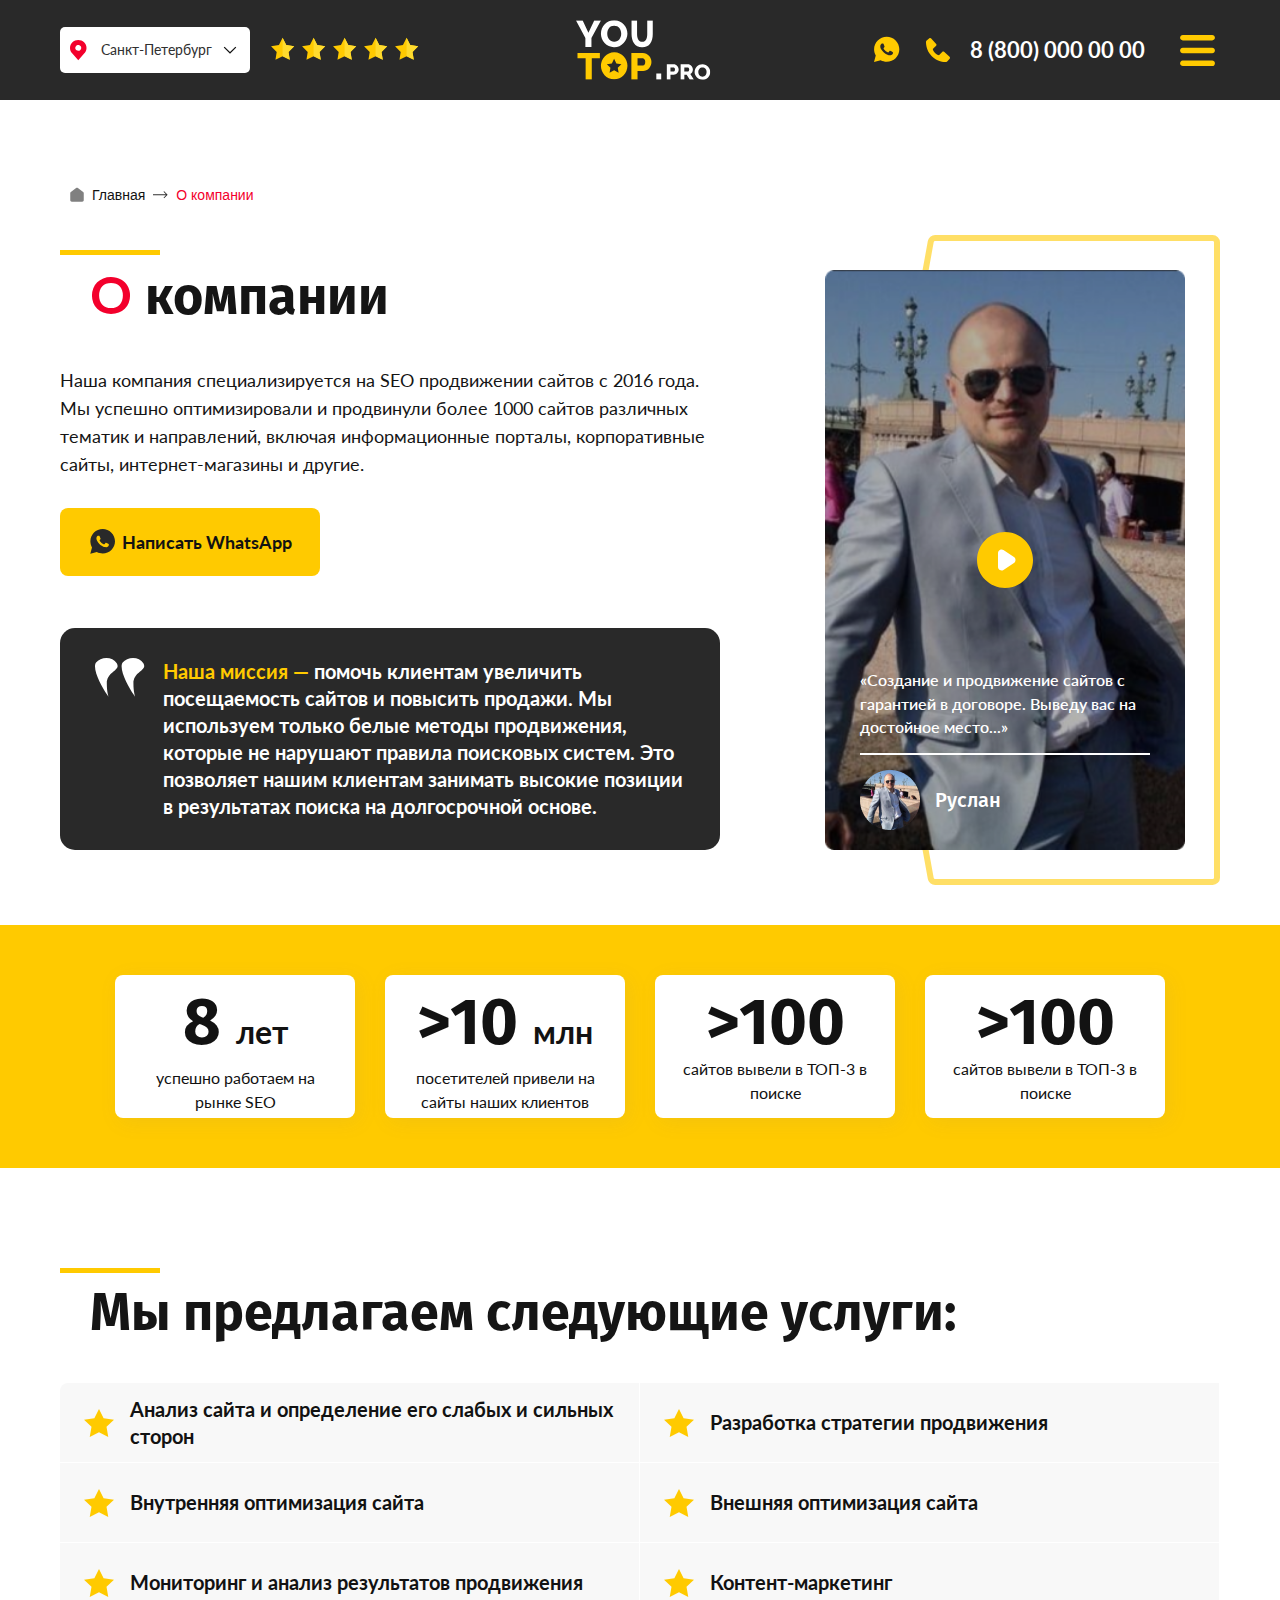
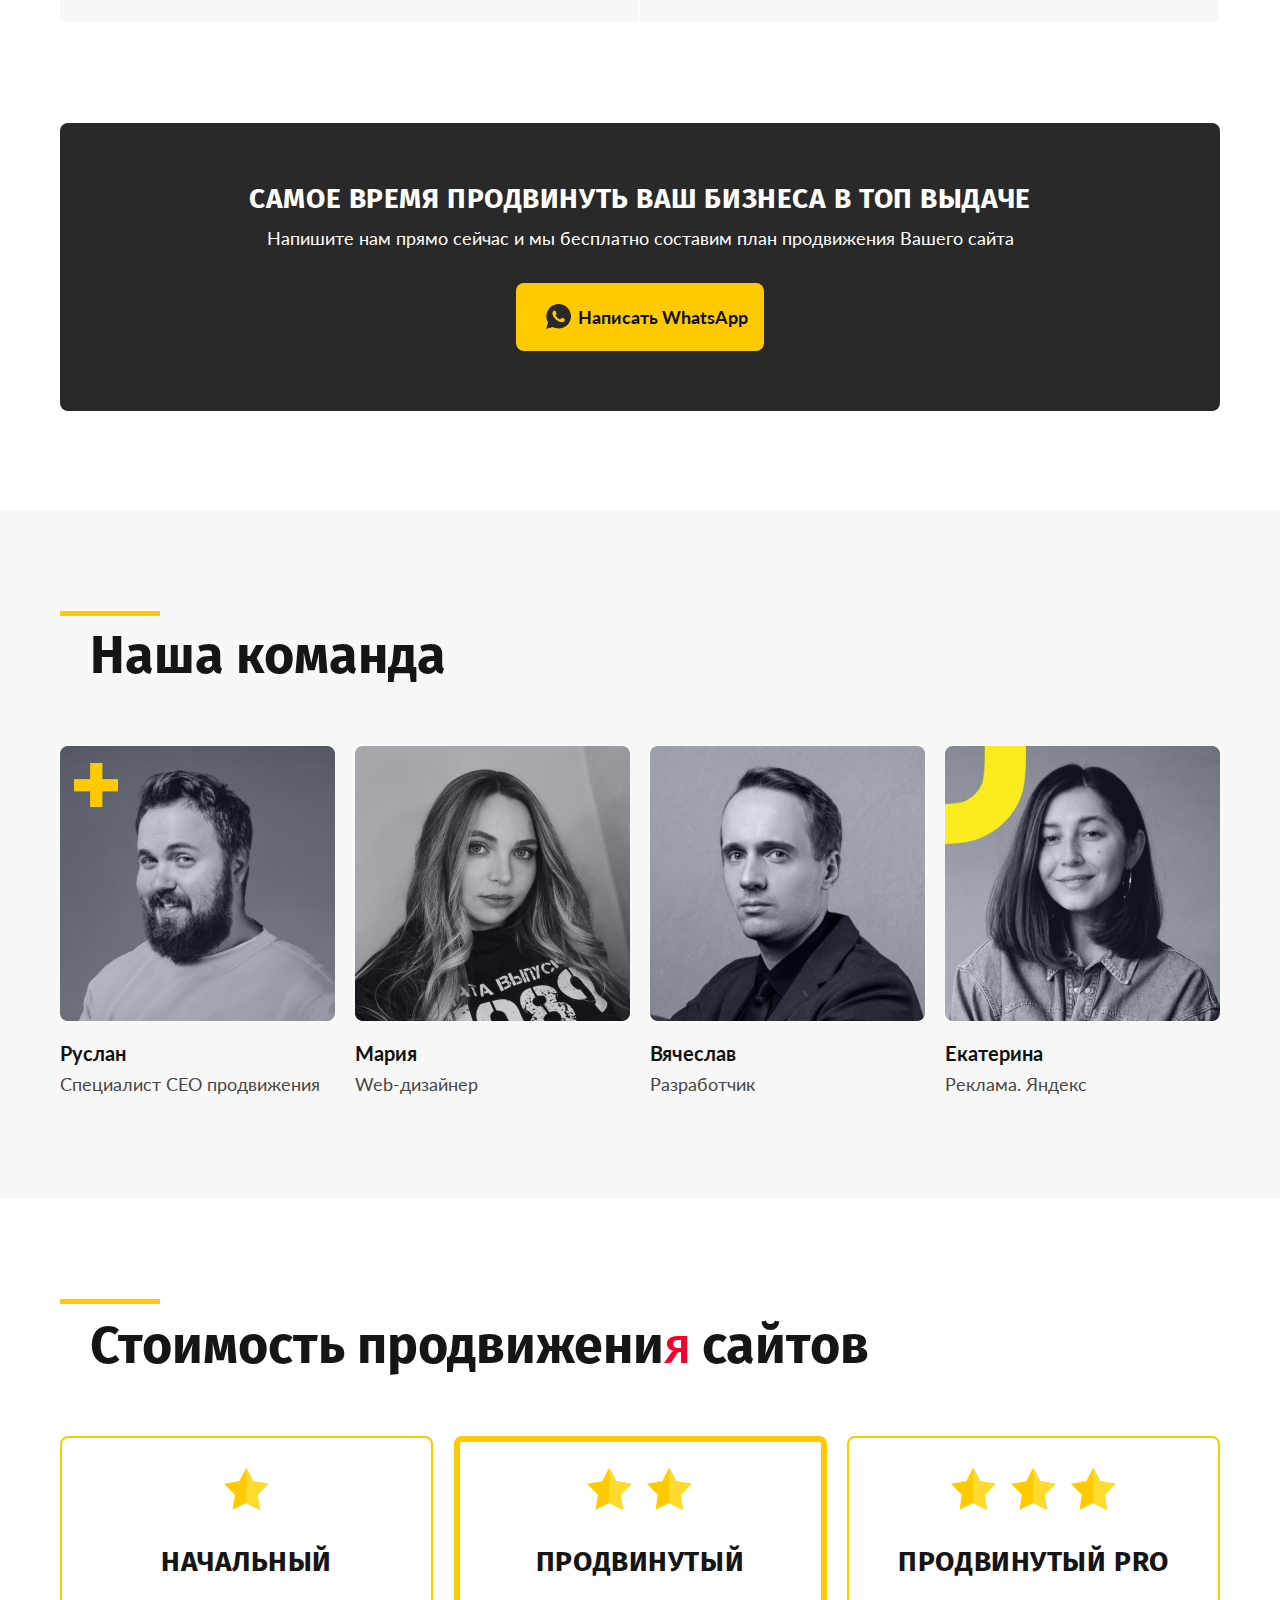
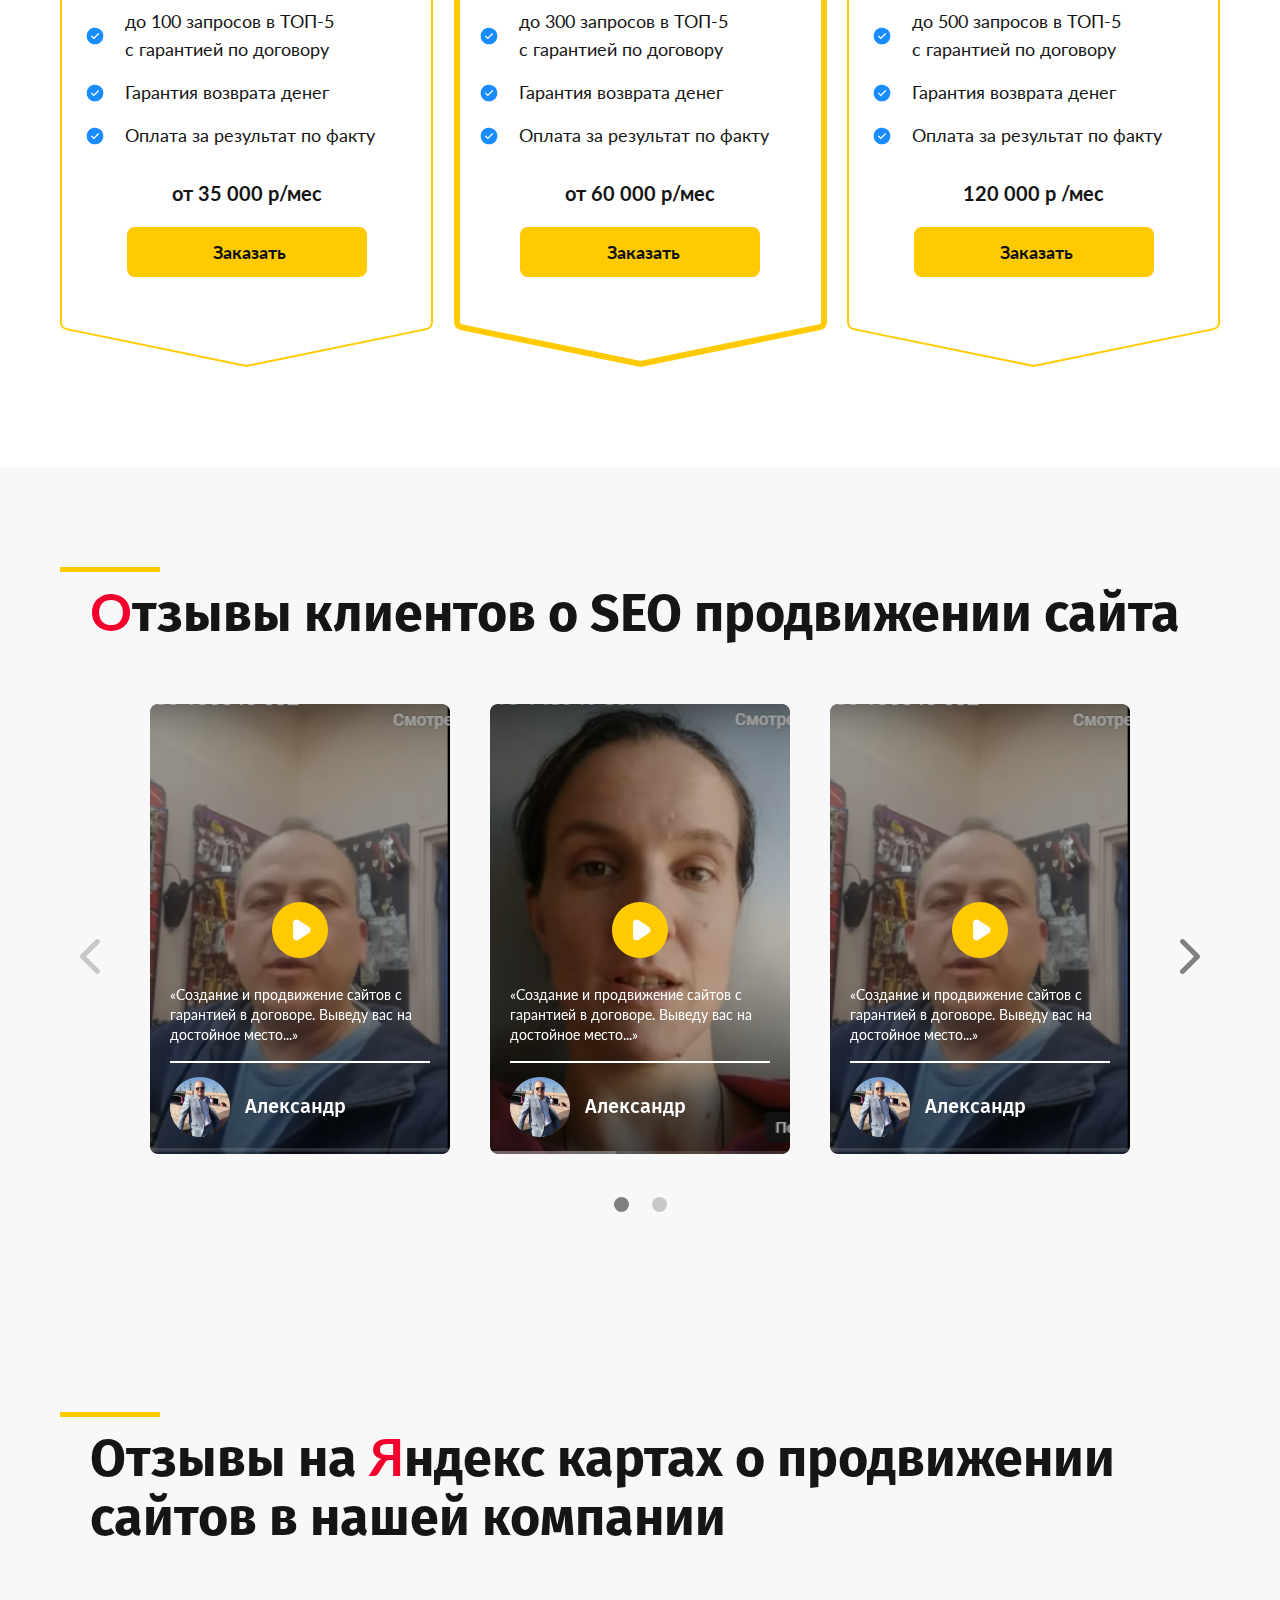
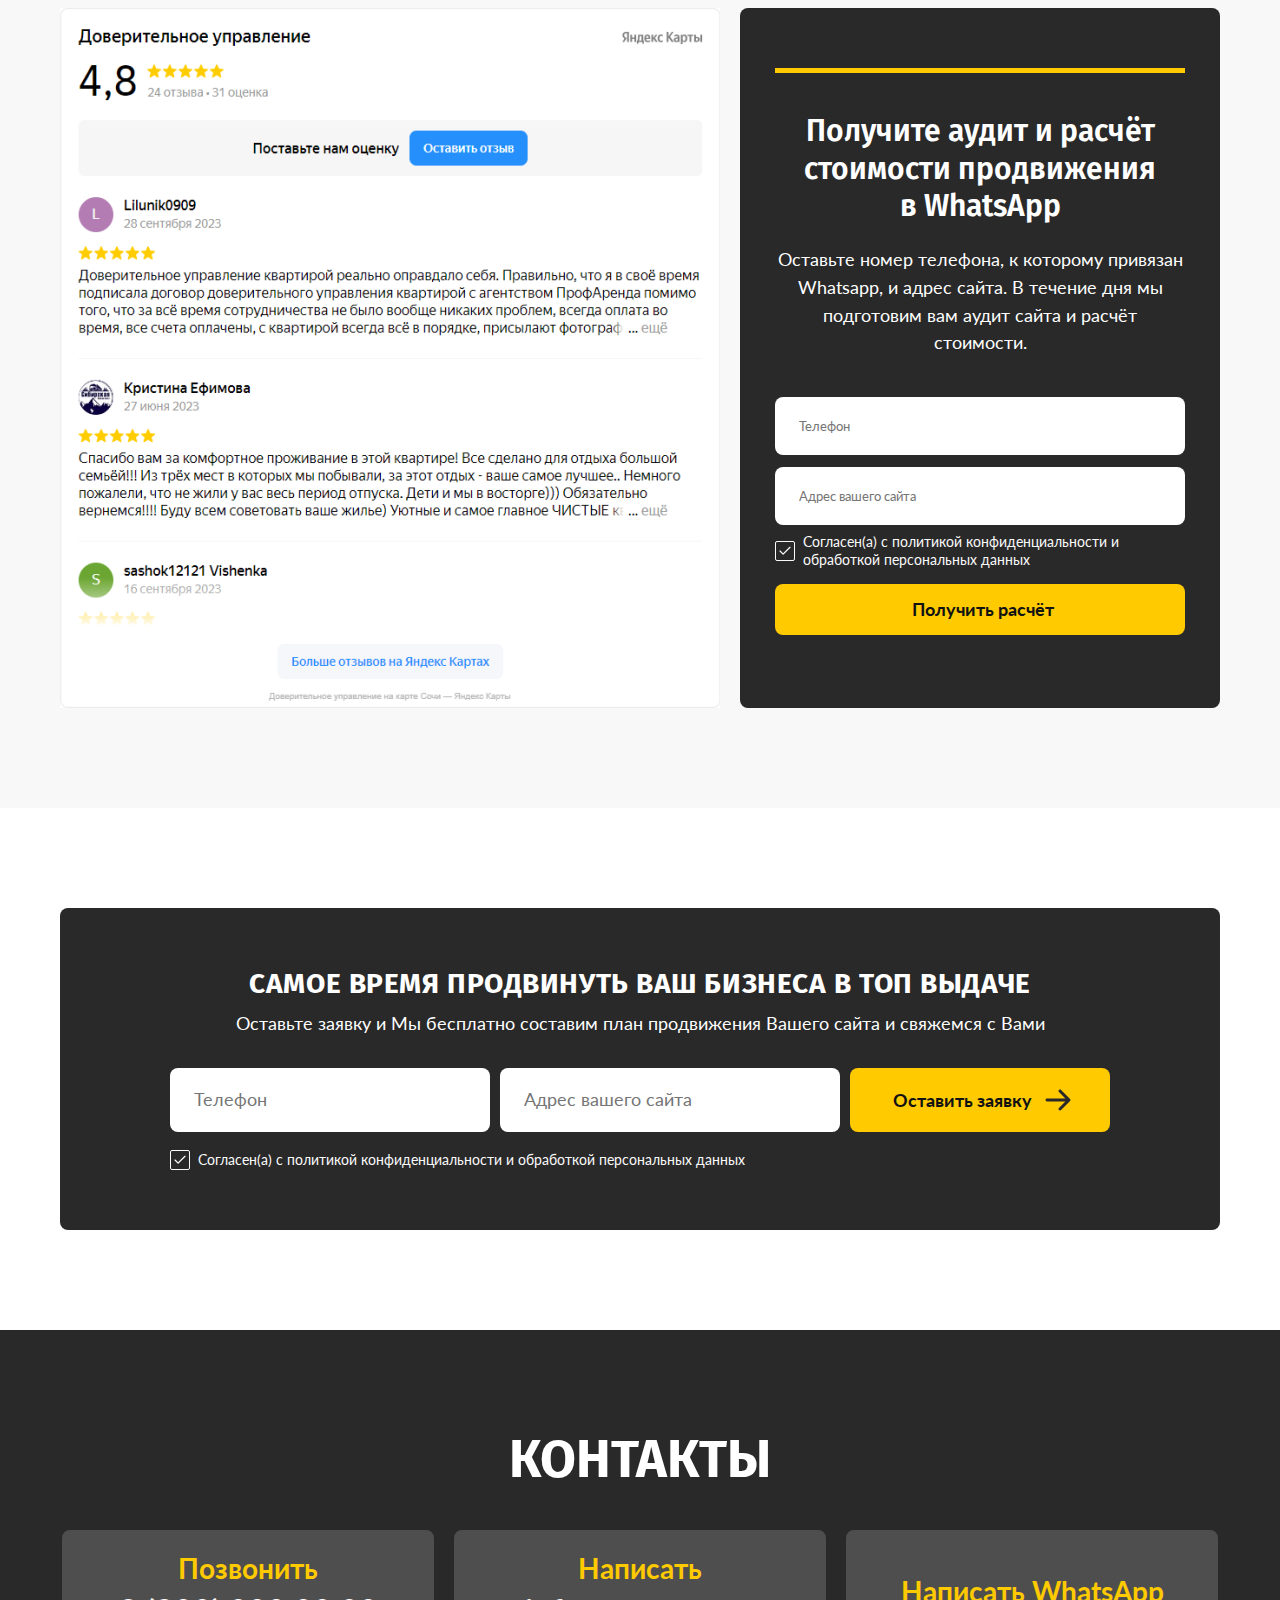
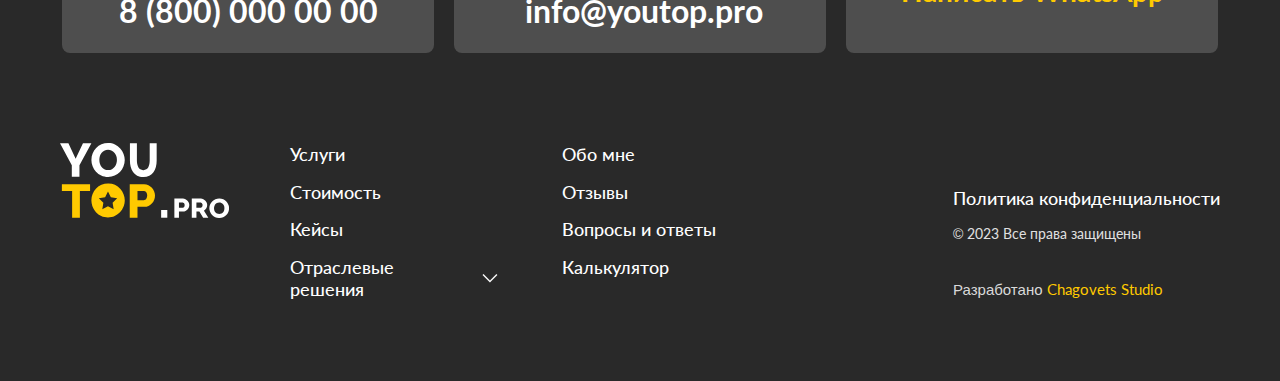
==== aboutCompany.html @ 2e1e1d25 "added page about company" ====
<!DOCTYPE html>
<html lang="ru">

<head>
  <meta charset="UTF-8">
  <meta http-equiv="X-UA-Compatible" content="IE=edge">
  <meta name="viewport" content="width=device-width, initial-scale=1.0">
  <title>Document</title>
  <link rel="stylesheet" href="./style/swiper-bundle.min.css">
  <link rel="stylesheet" href="style/style.css">
</head>

<body>
  <header class="header popup">
    <div class="container header-top">
      <div class="header_left">
        <div class="header_left_select">
          <div class="header_left_select_input">
            <svg class="header_left_select_input_svg" viewBox="0 0 30 30" fill="none"
              xmlns="http://www.w3.org/2000/svg">
              <path
                d="M15.25 5C13.0628 5.00249 10.9658 5.84144 9.41923 7.33282C7.87261 8.8242 7.00259 10.8462 7.00001 12.9554C6.99739 14.6789 7.58124 16.3558 8.66201 17.7286C8.66201 17.7286 8.88701 18.0142 8.92376 18.0555L15.25 25.25L21.5792 18.0518C21.6122 18.0135 21.838 17.7286 21.838 17.7286L21.8387 17.7264C22.919 16.3542 23.5026 14.6781 23.5 12.9554C23.4974 10.8462 22.6274 8.8242 21.0808 7.33282C19.5342 5.84144 17.4372 5.00249 15.25 5ZM15.25 15.8482C14.6567 15.8482 14.0766 15.6786 13.5833 15.3607C13.0899 15.0428 12.7054 14.591 12.4784 14.0624C12.2513 13.5338 12.1919 12.9521 12.3076 12.391C12.4234 11.8298 12.7091 11.3144 13.1287 10.9098C13.5482 10.5052 14.0828 10.2297 14.6647 10.1181C15.2467 10.0065 15.8499 10.0638 16.398 10.2827C16.9462 10.5017 17.4148 10.8724 17.7444 11.3482C18.074 11.8239 18.25 12.3832 18.25 12.9554C18.249 13.7223 17.9326 14.4575 17.3702 14.9999C16.8078 15.5422 16.0453 15.8473 15.25 15.8482Z"
                fill="#F3002C" />
            </svg>
            <p class="header_left_select_input_text">Санкт-Петербург</p>
            <svg class="header_left_select_input_svg-arr" viewBox="0 0 20 20" fill="none"
              xmlns="http://www.w3.org/2000/svg">
              <path d="M10 6.25L16.25 12.5L15.375 13.375L10 8L4.625 13.375L3.75 12.5L10 6.25Z" fill="#121212" />
            </svg>
          </div>
          <div class="header_left_select_menu">
            <ul class="header_left_select_menu_list">
              <li class="header_left_select_menu_list_item">Санкт-Петербург</li>
              <li class="header_left_select_menu_list_item">Москва</li>
              <li class="header_left_select_menu_list_item">Челябинск</li>
              <li class="header_left_select_menu_list_item">Ярославль</li>
              <li class="header_left_select_menu_list_item">Нижний Новгород</li>
              <li class="header_left_select_menu_list_item">Санкт-Петербург</li>
              <li class="header_left_select_menu_list_item">Москва</li>
              <li class="header_left_select_menu_list_item">Челябинск</li>
              <li class="header_left_select_menu_list_item">Ярославль</li>
              <li class="header_left_select_menu_list_item">Нижний Новгород</li>
            </ul>
          </div>
        </div>
        <div class="header_left_stars">
          <svg class="header_left_stars_item" viewBox="0 0 27 28" fill="none" xmlns="http://www.w3.org/2000/svg">
            <path
              d="M13.0603 0.941406L16.9827 8.60236L25.481 9.96529L19.4068 16.063L20.7367 24.5663L13.0603 20.6739L5.3839 24.5663L6.71376 16.063L0.639648 9.96529L9.13791 8.60236L13.0603 0.941406Z"
              fill="#FFCA00" />
            <path
              d="M17.0222 8.59675L13.0566 0.941406V20.6594L20.8176 24.549L19.4731 16.0519L25.6142 9.95869L17.0222 8.59675Z"
              fill="#FFDB2E" />
          </svg>
          <svg class="header_left_stars_item" viewBox="0 0 27 28" fill="none" xmlns="http://www.w3.org/2000/svg">
            <path
              d="M13.0603 0.941406L16.9827 8.60236L25.481 9.96529L19.4068 16.063L20.7367 24.5663L13.0603 20.6739L5.3839 24.5663L6.71376 16.063L0.639648 9.96529L9.13791 8.60236L13.0603 0.941406Z"
              fill="#FFCA00" />
            <path
              d="M17.0222 8.59675L13.0566 0.941406V20.6594L20.8176 24.549L19.4731 16.0519L25.6142 9.95869L17.0222 8.59675Z"
              fill="#FFDB2E" />
          </svg>
          <svg class="header_left_stars_item" viewBox="0 0 27 28" fill="none" xmlns="http://www.w3.org/2000/svg">
            <path
              d="M13.0603 0.941406L16.9827 8.60236L25.481 9.96529L19.4068 16.063L20.7367 24.5663L13.0603 20.6739L5.3839 24.5663L6.71376 16.063L0.639648 9.96529L9.13791 8.60236L13.0603 0.941406Z"
              fill="#FFCA00" />
            <path
              d="M17.0222 8.59675L13.0566 0.941406V20.6594L20.8176 24.549L19.4731 16.0519L25.6142 9.95869L17.0222 8.59675Z"
              fill="#FFDB2E" />
          </svg>
          <svg class="header_left_stars_item" viewBox="0 0 27 28" fill="none" xmlns="http://www.w3.org/2000/svg">
            <path
              d="M13.0603 0.941406L16.9827 8.60236L25.481 9.96529L19.4068 16.063L20.7367 24.5663L13.0603 20.6739L5.3839 24.5663L6.71376 16.063L0.639648 9.96529L9.13791 8.60236L13.0603 0.941406Z"
              fill="#FFCA00" />
            <path
              d="M17.0222 8.59675L13.0566 0.941406V20.6594L20.8176 24.549L19.4731 16.0519L25.6142 9.95869L17.0222 8.59675Z"
              fill="#FFDB2E" />
          </svg>
          <svg class="header_left_stars_item" viewBox="0 0 27 28" fill="none" xmlns="http://www.w3.org/2000/svg">
            <path
              d="M13.0603 0.941406L16.9827 8.60236L25.481 9.96529L19.4068 16.063L20.7367 24.5663L13.0603 20.6739L5.3839 24.5663L6.71376 16.063L0.639648 9.96529L9.13791 8.60236L13.0603 0.941406Z"
              fill="#FFCA00" />
            <path
              d="M17.0222 8.59675L13.0566 0.941406V20.6594L20.8176 24.549L19.4731 16.0519L25.6142 9.95869L17.0222 8.59675Z"
              fill="#FFDB2E" />
          </svg>
        </div>
      </div>
      <a href="index.html" class="header_logo">
        <img src="./media/icons/logo.svg " alt="" class="header_logo">
      </a>
      <div class="header_right">
        <div class="header_seti">
          <a href="" class="header_seti_item">
            <svg class="header_seti_item_svg" viewBox="0 0 40 40" fill="none" xmlns="http://www.w3.org/2000/svg">
              <path
                d="M29.626 10.4444C27.2427 8.06944 24.065 6.75 20.7108 6.75C13.7375 6.75 8.08827 12.3796 8.08827 19.3287C8.08827 21.5278 8.70616 23.7269 9.76539 25.5741L8 32.0833L14.7085 30.3241C16.5621 31.2917 18.5923 31.8194 20.7108 31.8194C27.6841 31.8194 33.3333 26.1898 33.3333 19.2407C33.2451 15.9861 32.0093 12.8194 29.626 10.4444ZM26.8014 23.8148C26.5366 24.5185 25.3008 25.2222 24.6829 25.3102C24.1533 25.3981 23.4472 25.3981 22.741 25.2222C22.2997 25.0463 21.6818 24.8704 20.9756 24.5185C17.7979 23.1991 15.7677 20.0324 15.5912 19.7685C15.4146 19.5926 14.2671 18.0972 14.2671 16.5139C14.2671 14.9306 15.0616 14.2269 15.3264 13.875C15.5912 13.5231 15.9443 13.5231 16.2091 13.5231C16.3856 13.5231 16.6504 13.5231 16.8269 13.5231C17.0035 13.5231 17.2683 13.4352 17.5331 14.0509C17.7979 14.6667 18.4158 16.25 18.5041 16.338C18.5923 16.5139 18.5923 16.6898 18.5041 16.8657C18.4158 17.0417 18.3275 17.2176 18.151 17.3935C17.9744 17.5694 17.7979 17.8333 17.7096 17.9213C17.5331 18.0972 17.3566 18.2731 17.5331 18.537C17.7096 18.8889 18.3275 19.8565 19.2985 20.7361C20.5343 21.7917 21.5052 22.1435 21.8583 22.3194C22.2114 22.4954 22.3879 22.4074 22.5645 22.2315C22.741 22.0556 23.3589 21.3519 23.5354 21C23.712 20.6481 23.9768 20.7361 24.2416 20.8241C24.5064 20.912 26.0952 21.7037 26.36 21.8796C26.7131 22.0556 26.8897 22.1435 26.9779 22.2315C27.0662 22.4954 27.0662 23.1111 26.8014 23.8148Z"
                fill="#FFCA00" />
            </svg>
          </a>
          <a href="" class="header_seti_item">
            <svg class="header_seti_item_svg" viewBox="0 0 40 40" fill="none" xmlns="http://www.w3.org/2000/svg">
              <path
                d="M31.5591 26.8L26.0827 21.8207C25.8238 21.5854 25.4836 21.4599 25.134 21.4707C24.7843 21.4815 24.4526 21.6278 24.2087 21.8786L20.9848 25.1941C20.2088 25.0459 18.6488 24.5595 17.0429 22.9577C15.437 21.3505 14.9507 19.7864 14.8065 19.0158L18.1193 15.7905C18.3704 15.5468 18.5169 15.215 18.5277 14.8653C18.5385 14.5155 18.4128 14.1753 18.1772 13.9165L13.1993 8.44147C12.9636 8.18194 12.636 8.02451 12.2861 8.00263C11.9362 7.98074 11.5915 8.09612 11.3253 8.32426L8.40185 10.8314C8.16893 11.0652 8.02991 11.3763 8.01116 11.7058C7.99095 12.0426 7.60565 20.0208 13.7921 26.2099C19.189 31.6055 25.9493 32.0002 27.8112 32.0002C28.0833 32.0002 28.2503 31.9921 28.2948 31.9894C28.6242 31.971 28.9352 31.8313 29.1678 31.5974L31.6736 28.6726C31.9027 28.4072 32.0189 28.0628 31.9975 27.713C31.9761 27.3631 31.8188 27.0354 31.5591 26.8Z"
                fill="#FFCA00" />
            </svg>
          </a>
        </div>
        <a href="" class="header_right_phone">8 (800) 000 00 00</a>
        <div class="header_menu_button close">
          <svg class="header_menu_button_svg close" viewBox="0 0 45 46" fill="none" xmlns="http://www.w3.org/2000/svg">
            <path
              d="M37.5 33.3125C38.2223 33.3129 38.9167 33.5911 39.4395 34.0895C39.9622 34.588 40.2731 35.2684 40.3079 35.9898C40.3426 36.7113 40.0984 37.4184 39.6259 37.9648C39.1535 38.5111 38.4889 38.8547 37.77 38.9244L37.5 38.9375H7.5C6.77772 38.9371 6.08326 38.6589 5.56053 38.1605C5.03779 37.662 4.72685 36.9816 4.69214 36.2602C4.65743 35.5387 4.90161 34.8316 5.37408 34.2852C5.84655 33.7389 6.51109 33.3953 7.23 33.3256L7.5 33.3125H37.5ZM37.5 20.1875C38.2459 20.1875 38.9613 20.4838 39.4887 21.0113C40.0162 21.5387 40.3125 22.2541 40.3125 23C40.3125 23.7459 40.0162 24.4613 39.4887 24.9887C38.9613 25.5162 38.2459 25.8125 37.5 25.8125H7.5C6.75408 25.8125 6.03871 25.5162 5.51126 24.9887C4.98382 24.4613 4.6875 23.7459 4.6875 23C4.6875 22.2541 4.98382 21.5387 5.51126 21.0113C6.03871 20.4838 6.75408 20.1875 7.5 20.1875H37.5ZM37.5 7.0625C38.2459 7.0625 38.9613 7.35882 39.4887 7.88626C40.0162 8.41371 40.3125 9.12908 40.3125 9.875C40.3125 10.6209 40.0162 11.3363 39.4887 11.8637C38.9613 12.3912 38.2459 12.6875 37.5 12.6875H7.5C6.75408 12.6875 6.03871 12.3912 5.51126 11.8637C4.98382 11.3363 4.6875 10.6209 4.6875 9.875C4.6875 9.12908 4.98382 8.41371 5.51126 7.88626C6.03871 7.35882 6.75408 7.0625 7.5 7.0625H37.5Z"
              fill="#FFCA00" />
          </svg>
          <svg class="header_menu_button_svg open" viewBox="0 0 45 46" fill="none" xmlns="http://www.w3.org/2000/svg">
            <rect width="44.5626" height="4.45626" rx="2.22813"
              transform="matrix(0.710092 -0.704109 0.710092 0.704109 5 36.375)" fill="#FFCA00" />
            <rect width="44.5626" height="4.45626" rx="2.22813"
              transform="matrix(0.710092 0.704109 -0.710092 0.704109 8.35645 5.48438)" fill="#FFCA00" />
          </svg>
        </div>
      </div>
    </div>
    <div class="header-bottom">
      <div class="container ">
        <div class="header-bottom_top">
          <div class="header-btm-top-flex">
            <div class="header-bottom_left">
              <ul class="header-bottom_left_menu">
                <li class="header-bottom_left_menu_item"><a href="" class="header-bottom_left_menu_item_href">Услуги</a>
                </li>
                <li class="header-bottom_left_menu_item"><a href=""
                    class="header-bottom_left_menu_item_href">Стоимость</a></li>
                <li class="header-bottom_left_menu_item"><a href="/keyses.html"
                    class="header-bottom_left_menu_item_href">Кейсы</a></li>
                <li class="header-bottom_left_menu_item have-child">
                  <div class="header-bottom_left_menu_item_title">
                    <p class="header-bottom_left_menu_item_href">Отраслевые решения</p>
                    <svg class="header-bottom_left_menu_item_title_svg" viewBox="0 0 24 24" fill="none"
                      xmlns="http://www.w3.org/2000/svg">
                      <path d="M12 7.50078L19.5 15.0008L18.45 16.0508L12 9.60078L5.55 16.0508L4.5 15.0008L12 7.50078Z"
                        fill="#F8F8F8" />
                    </svg>
                  </div>
                </li>
              </ul>
            </div>
            <div class="header-bottom_bottom mob">
              <div class="header-bottom_left_menu_item_pod-menu">
                <a href="" class="header-bottom_left_menu_item_pod-menu_item">Автосервисы</a>
                <a href="" class="header-bottom_left_menu_item_pod-menu_item">Медицинские сайты</a>
                <a href="" class="header-bottom_left_menu_item_pod-menu_item">Медицинские сайты</a>
                <a href="" class="header-bottom_left_menu_item_pod-menu_item">Медицинские сайты</a>
                <a href="" class="header-bottom_left_menu_item_pod-menu_item">Автосервисы</a>
                <a href="" class="header-bottom_left_menu_item_pod-menu_item">Автосервисы</a>
                <a href="" class="header-bottom_left_menu_item_pod-menu_item">Автосервисы</a>
                <a href="" class="header-bottom_left_menu_item_pod-menu_item">Бухгалтерские услуги</a>
                <a href="" class="header-bottom_left_menu_item_pod-menu_item">Бухгалтерские услуги</a>
                <a href="" class="header-bottom_left_menu_item_pod-menu_item">Бухгалтерские услуги</a>
                <a href="" class="header-bottom_left_menu_item_pod-menu_item">Мебель</a>
                <a href="" class="header-bottom_left_menu_item_pod-menu_item">Мебель</a>
                <a href="" class="header-bottom_left_menu_item_pod-menu_item">Мебель</a>
                <a href="" class="header-bottom_left_menu_item_pod-menu_item">Юридические услуги</a>
                <a href="" class="header-bottom_left_menu_item_pod-menu_item">Юридические услуги</a>
                <a href="" class="header-bottom_left_menu_item_pod-menu_item">Юридические услуги</a>
                <a href="" class="header-bottom_left_menu_item_pod-menu_item">Юридические услуги</a>
              </div>
            </div>
            <div class="header-bottom-right">
              <a href="" class="header-bottom-right_item">Обо мне</a>
              <a href="" class="header-bottom-right_item">Отзывы</a>
              <a href="" class="header-bottom-right_item">Вопросы и ответы</a>
              <a href="" class="header-bottom-right_item">Калькулятор</a>
            </div>
          </div>
          <img src="./media/icons/logl-gray.svg" alt="" class="header-top-logo">
        </div>
        <div class="header-bottom_bottom desk">
          <div class="header-bottom_left_menu_item_pod-menu">
            <a href="" class="header-bottom_left_menu_item_pod-menu_item">Автосервисы</a>
            <a href="" class="header-bottom_left_menu_item_pod-menu_item">Медицинские сайты</a>
            <a href="" class="header-bottom_left_menu_item_pod-menu_item">Медицинские сайты</a>
            <a href="" class="header-bottom_left_menu_item_pod-menu_item">Медицинские сайты</a>
            <a href="" class="header-bottom_left_menu_item_pod-menu_item">Автосервисы</a>
            <a href="" class="header-bottom_left_menu_item_pod-menu_item">Автосервисы</a>
            <a href="" class="header-bottom_left_menu_item_pod-menu_item">Автосервисы</a>
            <a href="" class="header-bottom_left_menu_item_pod-menu_item">Бухгалтерские услуги</a>
            <a href="" class="header-bottom_left_menu_item_pod-menu_item">Бухгалтерские услуги</a>
            <a href="" class="header-bottom_left_menu_item_pod-menu_item">Бухгалтерские услуги</a>
            <a href="" class="header-bottom_left_menu_item_pod-menu_item">Мебель</a>
            <a href="" class="header-bottom_left_menu_item_pod-menu_item">Мебель</a>
            <a href="" class="header-bottom_left_menu_item_pod-menu_item">Мебель</a>
            <a href="" class="header-bottom_left_menu_item_pod-menu_item">Юридические услуги</a>
            <a href="" class="header-bottom_left_menu_item_pod-menu_item">Юридические услуги</a>
            <a href="" class="header-bottom_left_menu_item_pod-menu_item">Юридические услуги</a>
            <a href="" class="header-bottom_left_menu_item_pod-menu_item">Юридические услуги</a>
          </div>
        </div>
      </div>

    </div>
  </header>

  <main>
    <section class="bred-path">
      <div class="container">
        <div class="bred-path-main">
          <svg class="bred-path-main-svg" viewBox="0 0 18 18" fill="none" xmlns="http://www.w3.org/2000/svg">
            <path fill-rule="evenodd" clip-rule="evenodd"
              d="M8.1 1.9875C8.35964 1.79277 8.67544 1.6875 9 1.6875C9.32456 1.6875 9.64036 1.79277 9.9 1.9875L15.15 5.925C15.3363 6.06472 15.4875 6.2459 15.5916 6.45418C15.6958 6.66246 15.75 6.89213 15.75 7.125V14.25C15.75 14.6478 15.592 15.0294 15.3107 15.3107C15.0294 15.592 14.6478 15.75 14.25 15.75H3.75C3.35218 15.75 2.97064 15.592 2.68934 15.3107C2.40804 15.0294 2.25 14.6478 2.25 14.25V7.125C2.25 6.89213 2.30422 6.66246 2.40836 6.45418C2.5125 6.2459 2.66371 6.06472 2.85 5.925L8.1 1.9875Z"
              fill="#808080" />
          </svg>
          <p class="bred-path-main-text">Главная</p>
        </div>
        <svg class="bread-path-razd" viewBox="0 0 16 8" fill="none" xmlns="http://www.w3.org/2000/svg">
          <path
            d="M15.3536 4.35355C15.5488 4.15829 15.5488 3.84171 15.3536 3.64645L12.1716 0.464466C11.9763 0.269204 11.6597 0.269204 11.4645 0.464466C11.2692 0.659728 11.2692 0.976311 11.4645 1.17157L14.2929 4L11.4645 6.82843C11.2692 7.02369 11.2692 7.34027 11.4645 7.53553C11.6597 7.7308 11.9763 7.7308 12.1716 7.53553L15.3536 4.35355ZM0 4.5H15V3.5H0V4.5Z"
            fill="#303030" />
        </svg>
        <div class="bred-path-sup">О компании</div>
      </div>
    </section>
    <section class="about-company-main white-bread">
      <div class="container">
        <div class="a-main-wrapper">
          <div class="a-main-info">
            <div class="section-header">
              <h1 class="h2 keyses-heading"><span>О </span> компании</h1>
            </div>
            <div class="a-main-info-mid-text">
              <p class="Text_18 a-main-text">
                Наша компания специализируется на SEO продвижении сайтов с 2016 года. Мы успешно оптимизировали и продвинули более 1000 сайтов различных тематик и направлений, включая информационные порталы, корпоративные сайты, интернет-магазины и другие.
              </p>
              <a href="" class="whatsapp-href button">
                <svg class="whatsapp-href-svg" viewBox="0 0 41 40" fill="none" xmlns="http://www.w3.org/2000/svg">
                    <path
                        d="M30.126 10.4444C27.7427 8.06944 24.565 6.75 21.2108 6.75C14.2375 6.75 8.58827 12.3796 8.58827 19.3287C8.58827 21.5278 9.20616 23.7269 10.2654 25.5741L8.5 32.0833L15.2085 30.3241C17.0621 31.2917 19.0923 31.8194 21.2108 31.8194C28.1841 31.8194 33.8333 26.1898 33.8333 19.2407C33.7451 15.9861 32.5093 12.8194 30.126 10.4444ZM27.3014 23.8148C27.0366 24.5185 25.8008 25.2222 25.1829 25.3102C24.6533 25.3981 23.9472 25.3981 23.241 25.2222C22.7997 25.0463 22.1818 24.8704 21.4756 24.5185C18.2979 23.1991 16.2677 20.0324 16.0912 19.7685C15.9146 19.5926 14.7671 18.0972 14.7671 16.5139C14.7671 14.9306 15.5616 14.2269 15.8264 13.875C16.0912 13.5231 16.4443 13.5231 16.7091 13.5231C16.8856 13.5231 17.1504 13.5231 17.3269 13.5231C17.5035 13.5231 17.7683 13.4352 18.0331 14.0509C18.2979 14.6667 18.9158 16.25 19.0041 16.338C19.0923 16.5139 19.0923 16.6898 19.0041 16.8657C18.9158 17.0417 18.8275 17.2176 18.651 17.3935C18.4744 17.5694 18.2979 17.8333 18.2096 17.9213C18.0331 18.0972 17.8566 18.2731 18.0331 18.537C18.2096 18.8889 18.8275 19.8565 19.7985 20.7361C21.0343 21.7917 22.0052 22.1435 22.3583 22.3194C22.7114 22.4954 22.8879 22.4074 23.0645 22.2315C23.241 22.0556 23.8589 21.3519 24.0354 21C24.212 20.6481 24.4768 20.7361 24.7416 20.8241C25.0064 20.912 26.5952 21.7037 26.86 21.8796C27.2131 22.0556 27.3897 22.1435 27.4779 22.2315C27.5662 22.4954 27.5662 23.1111 27.3014 23.8148Z"
                        fill="#292929" />
                </svg>
                <p class="whatsapp-href-text">Написать WhatsApp</p>
              </a>
            </div>
            <div class="a-main-video mob">
              <svg class="a-main-video-bg-svg" viewBox="0 0 350 650" fill="none" xmlns="http://www.w3.org/2000/svg">
                <path opacity="0.6" d="M342.653 3C345.054 3 347 4.94639 347 7.34737L347 642.653C347 645.054 345.054 647 342.653 647H65.0576C62.9558 647 61.1549 645.496 60.78 643.428L3.18951 325.776C3.09656 325.263 3.09656 324.737 3.18951 324.224L60.78 6.57184C61.1549 4.50371 62.9557 3 65.0576 3L342.653 3Z" stroke="#FFCA00" stroke-width="6" />
              </svg>
              <img src="./media/bg/aboutMe.png" alt="" class="a-main-wideo-bg">
              <svg class="a-main-video-info-go" viewBox="0 0 70 70" fill="none" xmlns="http://www.w3.org/2000/svg">
                <ellipse cx="34.6219" cy="34.9957" rx="12.8333" ry="13.2222" fill="white" />
                <path fill-rule="evenodd" clip-rule="evenodd" d="M35.0107 63.0078C42.4368 63.0078 49.5587 60.0578 54.8097 54.8068C60.0608 49.5558 63.0107 42.4339 63.0107 35.0078C63.0107 27.5818 60.0608 20.4598 54.8097 15.2088C49.5587 9.9578 42.4368 7.00781 35.0107 7.00781C27.5847 7.00781 20.4628 9.9578 15.2118 15.2088C9.96073 20.4598 7.01074 27.5818 7.01074 35.0078C7.01074 42.4339 9.96073 49.5558 15.2118 54.8068C20.4628 60.0578 27.5847 63.0078 35.0107 63.0078ZM33.4532 25.0958C32.9261 24.7441 32.3135 24.5422 31.6805 24.5114C31.0476 24.4807 30.4183 24.6223 29.8596 24.9213C29.3009 25.2202 28.8338 25.6652 28.5082 26.2088C28.1826 26.7524 28.0106 27.3742 28.0107 28.0078V42.0078C28.0106 42.6415 28.1826 43.2633 28.5082 43.8068C28.8338 44.3504 29.3009 44.7954 29.8596 45.0944C30.4183 45.3933 31.0476 45.535 31.6805 45.5042C32.3135 45.4735 32.9261 45.2715 33.4532 44.9198L43.9532 37.9198C44.4326 37.6002 44.8256 37.1672 45.0975 36.6592C45.3693 36.1512 45.5115 35.584 45.5115 35.0078C45.5115 34.4317 45.3693 33.8644 45.0975 33.3564C44.8256 32.8485 44.4326 32.4154 43.9532 32.0958L33.4532 25.0958Z" fill="#FFCA00" />
              </svg>
              <div class="a-main-video-info">
                <div class="a-main-cideo-info-texts">
                  <p class="a-main-cideo-info-texts-text">«Создание и продвижение сайтов с гарантией в договоре. Выведу вас на достойное место...»</p>
                  <div class="a-main-video-avatar">
                    <img src="./media/bg/aboutMeAvatar.png" alt="" class="a-main-video-avatar-img">
                    <p class="a-main-video-avatar-name">Руслан</p>
                  </div>
                </div>
              </div>
            </div>
            <div class="a-main-info-block">
              <svg class="a-main-info-block-svg" viewBox="0 0 50 39" fill="none" xmlns="http://www.w3.org/2000/svg">
                <path d="M1.05375 4.58888C-3.30047 10.4382 6.93534 29.4136 11.8151 36.2822C15.5082 41.4804 11.8151 37.8331 11.8151 25.4253C11.8151 13.0176 26.2034 12.7155 21.7622 5.26285C17.4203 -2.02328 5.40797 -1.26048 1.05375 4.58888Z" fill="white" />
                <path d="M27.667 4.58888C23.3128 10.4382 33.5486 29.4136 38.4284 36.2822C42.1214 41.4804 38.4284 37.8331 38.4284 25.4253C38.4284 13.0176 52.8167 12.7155 48.3755 5.26285C44.0336 -2.02328 32.0213 -1.26048 27.667 4.58888Z" fill="white" />
              </svg>
              <p class="a-main-info-block-text"><span>Наша миссия —</span> помочь клиентам увеличить посещаемость сайтов и повысить продажи. Мы используем только белые методы продвижения, которые не нарушают правила поисковых систем. Это позволяет нашим клиентам занимать высокие позиции в результатах поиска на долгосрочной основе.</p>
            </div>
          </div>
          <div class="a-main-video desk">
            <svg class="a-main-video-bg-svg" viewBox="0 0 350 650" fill="none" xmlns="http://www.w3.org/2000/svg">
              <path opacity="0.6" d="M342.653 3C345.054 3 347 4.94639 347 7.34737L347 642.653C347 645.054 345.054 647 342.653 647H65.0576C62.9558 647 61.1549 645.496 60.78 643.428L3.18951 325.776C3.09656 325.263 3.09656 324.737 3.18951 324.224L60.78 6.57184C61.1549 4.50371 62.9557 3 65.0576 3L342.653 3Z" stroke="#FFCA00" stroke-width="6" />
            </svg>
            <img src="./media/bg/aboutMe.png" alt="" class="a-main-wideo-bg">
            <svg class="a-main-video-info-go" viewBox="0 0 70 70" fill="none" xmlns="http://www.w3.org/2000/svg">
              <ellipse cx="34.6219" cy="34.9957" rx="12.8333" ry="13.2222" fill="white" />
              <path fill-rule="evenodd" clip-rule="evenodd" d="M35.0107 63.0078C42.4368 63.0078 49.5587 60.0578 54.8097 54.8068C60.0608 49.5558 63.0107 42.4339 63.0107 35.0078C63.0107 27.5818 60.0608 20.4598 54.8097 15.2088C49.5587 9.9578 42.4368 7.00781 35.0107 7.00781C27.5847 7.00781 20.4628 9.9578 15.2118 15.2088C9.96073 20.4598 7.01074 27.5818 7.01074 35.0078C7.01074 42.4339 9.96073 49.5558 15.2118 54.8068C20.4628 60.0578 27.5847 63.0078 35.0107 63.0078ZM33.4532 25.0958C32.9261 24.7441 32.3135 24.5422 31.6805 24.5114C31.0476 24.4807 30.4183 24.6223 29.8596 24.9213C29.3009 25.2202 28.8338 25.6652 28.5082 26.2088C28.1826 26.7524 28.0106 27.3742 28.0107 28.0078V42.0078C28.0106 42.6415 28.1826 43.2633 28.5082 43.8068C28.8338 44.3504 29.3009 44.7954 29.8596 45.0944C30.4183 45.3933 31.0476 45.535 31.6805 45.5042C32.3135 45.4735 32.9261 45.2715 33.4532 44.9198L43.9532 37.9198C44.4326 37.6002 44.8256 37.1672 45.0975 36.6592C45.3693 36.1512 45.5115 35.584 45.5115 35.0078C45.5115 34.4317 45.3693 33.8644 45.0975 33.3564C44.8256 32.8485 44.4326 32.4154 43.9532 32.0958L33.4532 25.0958Z" fill="#FFCA00" />
            </svg>
            <div class="a-main-video-info">
              <div class="a-main-cideo-info-texts">
                <p class="a-main-cideo-info-texts-text">«Создание и продвижение сайтов с гарантией в договоре. Выведу вас на достойное место...»</p>
                <div class="a-main-video-avatar">
                  <img src="./media/bg/aboutMeAvatar.png" alt="" class="a-main-video-avatar-img">
                  <p class="a-main-video-avatar-name">Руслан</p>
                </div>
              </div>
            </div>
          </div>
        </div>
        </div>
    </section>
    <section class="a-plusses">
      <div class="container">
        <div class="a-pluss-item">
          <p class="a-pluss-item__heading">8 <span>лет</span></p>
          <p class="a-pluss-item-text">успешно работаем на рынке SEO</p>
        </div>
        <div class="a-pluss-item">
          <p class="a-pluss-item__heading">>10 <span>млн</span></p>
          <p class="a-pluss-item-text">посетителей привели на сайты наших клиентов</p>
        </div>
        <div class="a-pluss-item">
          <p class="a-pluss-item__heading">>100</p>
          <p class="a-pluss-item-text">сайтов вывели в ТОП-3 в поиске</p>
        </div>
        <div class="a-pluss-item">
          <p class="a-pluss-item__heading">>100</p>
          <p class="a-pluss-item-text">сайтов вывели в ТОП-3 в поиске</p>
        </div>
      </div>
    </section>
    <section class="a-pred">
      <div class="container">
        <div class="section-header">
          <h2 class="h2">Мы предлагаем следующие услуги:</h2>
        </div>
        <div class="a-pred-wrapper">
          <div class="a-pred-item">
            <svg class="a-pred-item-svg" viewBox="0 0 30 28" fill="none" xmlns="http://www.w3.org/2000/svg">
              <path d="M15 0L19.6368 9.20749L30 10.6966L22.5 17.8697L24.2735 28L15 23.218L5.7265 28L7.5 17.8697L0 10.6966L10.3632 9.20749L15 0Z" fill="#FFCA00" />
            </svg>
            <p class="a-pred-item-text">Анализ сайта и определение его слабых и сильных сторон</p>
          </div>
          <div class="a-pred-item">
            <svg class="a-pred-item-svg" viewBox="0 0 30 28" fill="none" xmlns="http://www.w3.org/2000/svg">
              <path d="M15 0L19.6368 9.20749L30 10.6966L22.5 17.8697L24.2735 28L15 23.218L5.7265 28L7.5 17.8697L0 10.6966L10.3632 9.20749L15 0Z" fill="#FFCA00" />
            </svg>
            <p class="a-pred-item-text">Разработка стратегии продвижения</p>
          </div>
          <div class="a-pred-item">
            <svg class="a-pred-item-svg" viewBox="0 0 30 28" fill="none" xmlns="http://www.w3.org/2000/svg">
              <path d="M15 0L19.6368 9.20749L30 10.6966L22.5 17.8697L24.2735 28L15 23.218L5.7265 28L7.5 17.8697L0 10.6966L10.3632 9.20749L15 0Z" fill="#FFCA00" />
            </svg>
            <p class="a-pred-item-text">Внутренняя оптимизация сайта</p>
          </div>
          <div class="a-pred-item">
            <svg class="a-pred-item-svg" viewBox="0 0 30 28" fill="none" xmlns="http://www.w3.org/2000/svg">
              <path d="M15 0L19.6368 9.20749L30 10.6966L22.5 17.8697L24.2735 28L15 23.218L5.7265 28L7.5 17.8697L0 10.6966L10.3632 9.20749L15 0Z" fill="#FFCA00" />
            </svg>
            <p class="a-pred-item-text">Внешняя оптимизация сайта</p>
          </div>
          <div class="a-pred-item">
            <svg class="a-pred-item-svg" viewBox="0 0 30 28" fill="none" xmlns="http://www.w3.org/2000/svg">
              <path d="M15 0L19.6368 9.20749L30 10.6966L22.5 17.8697L24.2735 28L15 23.218L5.7265 28L7.5 17.8697L0 10.6966L10.3632 9.20749L15 0Z" fill="#FFCA00" />
            </svg>
            <p class="a-pred-item-text">Мониторинг и анализ результатов продвижения</p>
          </div>
          <div class="a-pred-item">
            <svg class="a-pred-item-svg" viewBox="0 0 30 28" fill="none" xmlns="http://www.w3.org/2000/svg">
              <path d="M15 0L19.6368 9.20749L30 10.6966L22.5 17.8697L24.2735 28L15 23.218L5.7265 28L7.5 17.8697L0 10.6966L10.3632 9.20749L15 0Z" fill="#FFCA00" />
            </svg>
            <p class="a-pred-item-text">Контент-маркетинг</p>
          </div>
        </div>
      </div>
    </section>
    <section class="whatsapp">
        <div class="container">
            <h3 class="h3 whatsapp-heading">Самое время продвинуть Ваш бизнеса в ТОП выдаче</h3>
            <p class="Text_18 whatsapp-text">Напишите нам прямо сейчас и мы бесплатно составим план продвижения
                Вашего сайта</p>
            <a href="" class="whatsapp-href button">
                <svg class="whatsapp-href-svg" viewBox="0 0 41 40" fill="none" xmlns="http://www.w3.org/2000/svg">
                    <path
                        d="M30.126 10.4444C27.7427 8.06944 24.565 6.75 21.2108 6.75C14.2375 6.75 8.58827 12.3796 8.58827 19.3287C8.58827 21.5278 9.20616 23.7269 10.2654 25.5741L8.5 32.0833L15.2085 30.3241C17.0621 31.2917 19.0923 31.8194 21.2108 31.8194C28.1841 31.8194 33.8333 26.1898 33.8333 19.2407C33.7451 15.9861 32.5093 12.8194 30.126 10.4444ZM27.3014 23.8148C27.0366 24.5185 25.8008 25.2222 25.1829 25.3102C24.6533 25.3981 23.9472 25.3981 23.241 25.2222C22.7997 25.0463 22.1818 24.8704 21.4756 24.5185C18.2979 23.1991 16.2677 20.0324 16.0912 19.7685C15.9146 19.5926 14.7671 18.0972 14.7671 16.5139C14.7671 14.9306 15.5616 14.2269 15.8264 13.875C16.0912 13.5231 16.4443 13.5231 16.7091 13.5231C16.8856 13.5231 17.1504 13.5231 17.3269 13.5231C17.5035 13.5231 17.7683 13.4352 18.0331 14.0509C18.2979 14.6667 18.9158 16.25 19.0041 16.338C19.0923 16.5139 19.0923 16.6898 19.0041 16.8657C18.9158 17.0417 18.8275 17.2176 18.651 17.3935C18.4744 17.5694 18.2979 17.8333 18.2096 17.9213C18.0331 18.0972 17.8566 18.2731 18.0331 18.537C18.2096 18.8889 18.8275 19.8565 19.7985 20.7361C21.0343 21.7917 22.0052 22.1435 22.3583 22.3194C22.7114 22.4954 22.8879 22.4074 23.0645 22.2315C23.241 22.0556 23.8589 21.3519 24.0354 21C24.212 20.6481 24.4768 20.7361 24.7416 20.8241C25.0064 20.912 26.5952 21.7037 26.86 21.8796C27.2131 22.0556 27.3897 22.1435 27.4779 22.2315C27.5662 22.4954 27.5662 23.1111 27.3014 23.8148Z"
                        fill="#292929" />
                </svg>
                <p class="whatsapp-href-text">Написать WhatsApp</p>
            </a>
        </div>
    </section>
    <section class="team">
        <div class="container">
            <div class="section-header">
                <h2 class="h2">Наша команда</h2>
            </div>
            <div class="team-wrapper">
                <div class="team-item">
                    <img src="./media/bg/team/1.png" alt="" class="team-item__img">
                    <div class="team-item-info">
                        <p class="Text_20 team-item-name">Руслан</p>
                        <p class="Text_18 team-item_dol">Специалист CEO продвижения </p>
                    </div>
                </div>
                <div class="team-item">
                    <img src="./media/bg/team/2.png" alt="" class="team-item__img">
                    <div class="team-item-info">
                        <p class="Text_20 team-item-name">Мария</p>
                        <p class="Text_18 team-item_dol">Web-дизайнер </p>
                    </div>
                </div>
                <div class="team-item">
                    <img src="./media/bg/team/3.png" alt="" class="team-item__img">
                    <div class="team-item-info">
                        <p class="Text_20 team-item-name">Вячеслав</p>
                        <p class="Text_18 team-item_dol">Разработчик </p>
                    </div>
                </div>
                <div class="team-item">
                    <img src="./media/bg/team/4.png" alt="" class="team-item__img">
                    <div class="team-item-info">
                        <p class="Text_20 team-item-name">Екатерина</p>
                        <p class="Text_18 team-item_dol">Реклама. Яндекс </p>
                    </div>
                </div>
            </div>
        </div>
    </section>
    <section class="price">
        <div class="container">
            <div class="section-header">
                <h2 class="h2">Стоимость продвижени<span>я</span> сайтов</h2>
            </div>
            <div class="price-wrapper">
                <div class="price-item">
                    <div class="price-item-info">
                        <div class="price-item-stars">
                            <svg class="price-item-stars-item" viewBox="0 0 27 28" fill="none"
                                xmlns="http://www.w3.org/2000/svg">
                                <path
                                    d="M13.0603 0.941406L16.9827 8.60236L25.481 9.96529L19.4068 16.063L20.7367 24.5663L13.0603 20.6739L5.3839 24.5663L6.71376 16.063L0.639648 9.96529L9.13791 8.60236L13.0603 0.941406Z"
                                    fill="#FFCA00" />
                                <path
                                    d="M17.0222 8.59675L13.0566 0.941406V20.6594L20.8176 24.549L19.4731 16.0519L25.6142 9.95869L17.0222 8.59675Z"
                                    fill="#FFDB2E" />
                            </svg>
                        </div>
                        <h3 class="price-item-heading h3">НАЧАЛЬНЫЙ</h3>
                        <ul class="price-item-list">
                            <li class="price-item-list__item">
                                <svg class="price-item-list__item-svg" viewBox="0 0 21 20" fill="none"
                                    xmlns="http://www.w3.org/2000/svg">
                                    <path
                                        d="M10.5 1.25C8.76942 1.25 7.07769 1.76318 5.63876 2.72464C4.19983 3.6861 3.07832 5.05267 2.41606 6.65152C1.75379 8.25037 1.58051 10.0097 1.91813 11.707C2.25575 13.4044 3.08911 14.9635 4.31282 16.1872C5.53653 17.4109 7.09563 18.2442 8.79296 18.5819C10.4903 18.9195 12.2496 18.7462 13.8485 18.0839C15.4473 17.4217 16.8139 16.3002 17.7754 14.8612C18.7368 13.4223 19.25 11.7306 19.25 10C19.25 7.67936 18.3281 5.45376 16.6872 3.81282C15.0462 2.17187 12.8206 1.25 10.5 1.25ZM9.25 13.4937L6.125 10.3687L7.11875 9.375L9.25 11.5063L13.8813 6.875L14.8788 7.86625L9.25 13.4937Z"
                                        fill="#198CFF" />
                                </svg>
                                <p class="price-item-list__item-text Text_18">до 100 запросов в ТОП-5 с гарантией по
                                    договору</p>
                            </li>
                            <li class="price-item-list__item">
                                <svg class="price-item-list__item-svg" viewBox="0 0 21 20" fill="none"
                                    xmlns="http://www.w3.org/2000/svg">
                                    <path
                                        d="M10.5 1.25C8.76942 1.25 7.07769 1.76318 5.63876 2.72464C4.19983 3.6861 3.07832 5.05267 2.41606 6.65152C1.75379 8.25037 1.58051 10.0097 1.91813 11.707C2.25575 13.4044 3.08911 14.9635 4.31282 16.1872C5.53653 17.4109 7.09563 18.2442 8.79296 18.5819C10.4903 18.9195 12.2496 18.7462 13.8485 18.0839C15.4473 17.4217 16.8139 16.3002 17.7754 14.8612C18.7368 13.4223 19.25 11.7306 19.25 10C19.25 7.67936 18.3281 5.45376 16.6872 3.81282C15.0462 2.17187 12.8206 1.25 10.5 1.25ZM9.25 13.4937L6.125 10.3687L7.11875 9.375L9.25 11.5063L13.8813 6.875L14.8788 7.86625L9.25 13.4937Z"
                                        fill="#198CFF" />
                                </svg>
                                <p class="price-item-list__item-text Text_18">Гарантия возврата денег</p>
                            </li>
                            <li class="price-item-list__item">
                                <svg class="price-item-list__item-svg" viewBox="0 0 21 20" fill="none"
                                    xmlns="http://www.w3.org/2000/svg">
                                    <path
                                        d="M10.5 1.25C8.76942 1.25 7.07769 1.76318 5.63876 2.72464C4.19983 3.6861 3.07832 5.05267 2.41606 6.65152C1.75379 8.25037 1.58051 10.0097 1.91813 11.707C2.25575 13.4044 3.08911 14.9635 4.31282 16.1872C5.53653 17.4109 7.09563 18.2442 8.79296 18.5819C10.4903 18.9195 12.2496 18.7462 13.8485 18.0839C15.4473 17.4217 16.8139 16.3002 17.7754 14.8612C18.7368 13.4223 19.25 11.7306 19.25 10C19.25 7.67936 18.3281 5.45376 16.6872 3.81282C15.0462 2.17187 12.8206 1.25 10.5 1.25ZM9.25 13.4937L6.125 10.3687L7.11875 9.375L9.25 11.5063L13.8813 6.875L14.8788 7.86625L9.25 13.4937Z"
                                        fill="#198CFF" />
                                </svg>
                                <p class="price-item-list__item-text Text_18">Оплата за результат по факту</p>
                            </li>
                        </ul>
                        <div class="Text_20 price-item-price">от 35 000 р/мес</div>
                        <button class="button price-item-button">Заказать</button>
                    </div>
                    <svg class="price-item__bg" viewBox="0 0 373 531" fill="none"
                        xmlns="http://www.w3.org/2000/svg">
                        <path
                            d="M1 7.99999C1 4.134 4.13401 1 8 1H365C368.866 1 372 4.13401 372 8V486.257C372 489.582 369.662 492.447 366.405 493.115L186.5 529.979L6.59482 493.115C3.33813 492.447 1 489.582 1 486.257V7.99999Z"
                            stroke="#FFCA00" stroke-width="2" />
                    </svg>
                </div>
                <div class="price-item">
                    <div class="price-item-info">
                        <div class="price-item-stars">
                            <svg class="price-item-stars-item" viewBox="0 0 27 28" fill="none"
                                xmlns="http://www.w3.org/2000/svg">
                                <path
                                    d="M13.0603 0.941406L16.9827 8.60236L25.481 9.96529L19.4068 16.063L20.7367 24.5663L13.0603 20.6739L5.3839 24.5663L6.71376 16.063L0.639648 9.96529L9.13791 8.60236L13.0603 0.941406Z"
                                    fill="#FFCA00" />
                                <path
                                    d="M17.0222 8.59675L13.0566 0.941406V20.6594L20.8176 24.549L19.4731 16.0519L25.6142 9.95869L17.0222 8.59675Z"
                                    fill="#FFDB2E" />
                            </svg>
                            <svg class="price-item-stars-item" viewBox="0 0 27 28" fill="none"
                                xmlns="http://www.w3.org/2000/svg">
                                <path
                                    d="M13.0603 0.941406L16.9827 8.60236L25.481 9.96529L19.4068 16.063L20.7367 24.5663L13.0603 20.6739L5.3839 24.5663L6.71376 16.063L0.639648 9.96529L9.13791 8.60236L13.0603 0.941406Z"
                                    fill="#FFCA00" />
                                <path
                                    d="M17.0222 8.59675L13.0566 0.941406V20.6594L20.8176 24.549L19.4731 16.0519L25.6142 9.95869L17.0222 8.59675Z"
                                    fill="#FFDB2E" />
                            </svg>
                        </div>
                        <h3 class="price-item-heading h3">продвинутый</h3>
                        <ul class="price-item-list">
                            <li class="price-item-list__item">
                                <svg class="price-item-list__item-svg" viewBox="0 0 21 20" fill="none"
                                    xmlns="http://www.w3.org/2000/svg">
                                    <path
                                        d="M10.5 1.25C8.76942 1.25 7.07769 1.76318 5.63876 2.72464C4.19983 3.6861 3.07832 5.05267 2.41606 6.65152C1.75379 8.25037 1.58051 10.0097 1.91813 11.707C2.25575 13.4044 3.08911 14.9635 4.31282 16.1872C5.53653 17.4109 7.09563 18.2442 8.79296 18.5819C10.4903 18.9195 12.2496 18.7462 13.8485 18.0839C15.4473 17.4217 16.8139 16.3002 17.7754 14.8612C18.7368 13.4223 19.25 11.7306 19.25 10C19.25 7.67936 18.3281 5.45376 16.6872 3.81282C15.0462 2.17187 12.8206 1.25 10.5 1.25ZM9.25 13.4937L6.125 10.3687L7.11875 9.375L9.25 11.5063L13.8813 6.875L14.8788 7.86625L9.25 13.4937Z"
                                        fill="#198CFF" />
                                </svg>
                                <p class="price-item-list__item-text Text_18">до 300 запросов в ТОП-5 с гарантией по
                                    договору</p>
                            </li>
                            <li class="price-item-list__item">
                                <svg class="price-item-list__item-svg" viewBox="0 0 21 20" fill="none"
                                    xmlns="http://www.w3.org/2000/svg">
                                    <path
                                        d="M10.5 1.25C8.76942 1.25 7.07769 1.76318 5.63876 2.72464C4.19983 3.6861 3.07832 5.05267 2.41606 6.65152C1.75379 8.25037 1.58051 10.0097 1.91813 11.707C2.25575 13.4044 3.08911 14.9635 4.31282 16.1872C5.53653 17.4109 7.09563 18.2442 8.79296 18.5819C10.4903 18.9195 12.2496 18.7462 13.8485 18.0839C15.4473 17.4217 16.8139 16.3002 17.7754 14.8612C18.7368 13.4223 19.25 11.7306 19.25 10C19.25 7.67936 18.3281 5.45376 16.6872 3.81282C15.0462 2.17187 12.8206 1.25 10.5 1.25ZM9.25 13.4937L6.125 10.3687L7.11875 9.375L9.25 11.5063L13.8813 6.875L14.8788 7.86625L9.25 13.4937Z"
                                        fill="#198CFF" />
                                </svg>
                                <p class="price-item-list__item-text Text_18">Гарантия возврата денег</p>
                            </li>
                            <li class="price-item-list__item">
                                <svg class="price-item-list__item-svg" viewBox="0 0 21 20" fill="none"
                                    xmlns="http://www.w3.org/2000/svg">
                                    <path
                                        d="M10.5 1.25C8.76942 1.25 7.07769 1.76318 5.63876 2.72464C4.19983 3.6861 3.07832 5.05267 2.41606 6.65152C1.75379 8.25037 1.58051 10.0097 1.91813 11.707C2.25575 13.4044 3.08911 14.9635 4.31282 16.1872C5.53653 17.4109 7.09563 18.2442 8.79296 18.5819C10.4903 18.9195 12.2496 18.7462 13.8485 18.0839C15.4473 17.4217 16.8139 16.3002 17.7754 14.8612C18.7368 13.4223 19.25 11.7306 19.25 10C19.25 7.67936 18.3281 5.45376 16.6872 3.81282C15.0462 2.17187 12.8206 1.25 10.5 1.25ZM9.25 13.4937L6.125 10.3687L7.11875 9.375L9.25 11.5063L13.8813 6.875L14.8788 7.86625L9.25 13.4937Z"
                                        fill="#198CFF" />
                                </svg>
                                <p class="price-item-list__item-text Text_18">Оплата за результат по факту</p>
                            </li>
                        </ul>
                        <div class="Text_20 price-item-price">от 60 000 р/мес</div>
                        <button class="button price-item-button">Заказать</button>
                    </div>
                    <svg class="price-item__bg" viewBox="0 0 373 531" fill="none"
                        xmlns="http://www.w3.org/2000/svg">
                        <path
                            d="M3 7.99999C3 5.23857 5.23857 3 8 3H365C367.761 3 370 5.23858 370 8V486.257C370 488.632 368.33 490.679 366.004 491.155L186.5 527.938L6.99632 491.155C4.6701 490.679 3 488.632 3 486.257V7.99999Z"
                            stroke="#FFCA00" stroke-width="6" />
                    </svg>

                </div>
                <div class="price-item">
                    <div class="price-item-info">
                        <div class="price-item-stars">
                            <svg class="price-item-stars-item" viewBox="0 0 27 28" fill="none"
                                xmlns="http://www.w3.org/2000/svg">
                                <path
                                    d="M13.0603 0.941406L16.9827 8.60236L25.481 9.96529L19.4068 16.063L20.7367 24.5663L13.0603 20.6739L5.3839 24.5663L6.71376 16.063L0.639648 9.96529L9.13791 8.60236L13.0603 0.941406Z"
                                    fill="#FFCA00" />
                                <path
                                    d="M17.0222 8.59675L13.0566 0.941406V20.6594L20.8176 24.549L19.4731 16.0519L25.6142 9.95869L17.0222 8.59675Z"
                                    fill="#FFDB2E" />
                            </svg>
                            <svg class="price-item-stars-item" viewBox="0 0 27 28" fill="none"
                                xmlns="http://www.w3.org/2000/svg">
                                <path
                                    d="M13.0603 0.941406L16.9827 8.60236L25.481 9.96529L19.4068 16.063L20.7367 24.5663L13.0603 20.6739L5.3839 24.5663L6.71376 16.063L0.639648 9.96529L9.13791 8.60236L13.0603 0.941406Z"
                                    fill="#FFCA00" />
                                <path
                                    d="M17.0222 8.59675L13.0566 0.941406V20.6594L20.8176 24.549L19.4731 16.0519L25.6142 9.95869L17.0222 8.59675Z"
                                    fill="#FFDB2E" />
                            </svg>
                            <svg class="price-item-stars-item" viewBox="0 0 27 28" fill="none"
                                xmlns="http://www.w3.org/2000/svg">
                                <path
                                    d="M13.0603 0.941406L16.9827 8.60236L25.481 9.96529L19.4068 16.063L20.7367 24.5663L13.0603 20.6739L5.3839 24.5663L6.71376 16.063L0.639648 9.96529L9.13791 8.60236L13.0603 0.941406Z"
                                    fill="#FFCA00" />
                                <path
                                    d="M17.0222 8.59675L13.0566 0.941406V20.6594L20.8176 24.549L19.4731 16.0519L25.6142 9.95869L17.0222 8.59675Z"
                                    fill="#FFDB2E" />
                            </svg>
                        </div>
                        <h3 class="price-item-heading h3">продвинутый PRO</h3>
                        <ul class="price-item-list">
                            <li class="price-item-list__item">
                                <svg class="price-item-list__item-svg" viewBox="0 0 21 20" fill="none"
                                    xmlns="http://www.w3.org/2000/svg">
                                    <path
                                        d="M10.5 1.25C8.76942 1.25 7.07769 1.76318 5.63876 2.72464C4.19983 3.6861 3.07832 5.05267 2.41606 6.65152C1.75379 8.25037 1.58051 10.0097 1.91813 11.707C2.25575 13.4044 3.08911 14.9635 4.31282 16.1872C5.53653 17.4109 7.09563 18.2442 8.79296 18.5819C10.4903 18.9195 12.2496 18.7462 13.8485 18.0839C15.4473 17.4217 16.8139 16.3002 17.7754 14.8612C18.7368 13.4223 19.25 11.7306 19.25 10C19.25 7.67936 18.3281 5.45376 16.6872 3.81282C15.0462 2.17187 12.8206 1.25 10.5 1.25ZM9.25 13.4937L6.125 10.3687L7.11875 9.375L9.25 11.5063L13.8813 6.875L14.8788 7.86625L9.25 13.4937Z"
                                        fill="#198CFF" />
                                </svg>
                                <p class="price-item-list__item-text Text_18">до 500 запросов в ТОП-5 с гарантией по
                                    договору</p>
                            </li>
                            <li class="price-item-list__item">
                                <svg class="price-item-list__item-svg" viewBox="0 0 21 20" fill="none"
                                    xmlns="http://www.w3.org/2000/svg">
                                    <path
                                        d="M10.5 1.25C8.76942 1.25 7.07769 1.76318 5.63876 2.72464C4.19983 3.6861 3.07832 5.05267 2.41606 6.65152C1.75379 8.25037 1.58051 10.0097 1.91813 11.707C2.25575 13.4044 3.08911 14.9635 4.31282 16.1872C5.53653 17.4109 7.09563 18.2442 8.79296 18.5819C10.4903 18.9195 12.2496 18.7462 13.8485 18.0839C15.4473 17.4217 16.8139 16.3002 17.7754 14.8612C18.7368 13.4223 19.25 11.7306 19.25 10C19.25 7.67936 18.3281 5.45376 16.6872 3.81282C15.0462 2.17187 12.8206 1.25 10.5 1.25ZM9.25 13.4937L6.125 10.3687L7.11875 9.375L9.25 11.5063L13.8813 6.875L14.8788 7.86625L9.25 13.4937Z"
                                        fill="#198CFF" />
                                </svg>
                                <p class="price-item-list__item-text Text_18">Гарантия возврата денег</p>
                            </li>
                            <li class="price-item-list__item">
                                <svg class="price-item-list__item-svg" viewBox="0 0 21 20" fill="none"
                                    xmlns="http://www.w3.org/2000/svg">
                                    <path
                                        d="M10.5 1.25C8.76942 1.25 7.07769 1.76318 5.63876 2.72464C4.19983 3.6861 3.07832 5.05267 2.41606 6.65152C1.75379 8.25037 1.58051 10.0097 1.91813 11.707C2.25575 13.4044 3.08911 14.9635 4.31282 16.1872C5.53653 17.4109 7.09563 18.2442 8.79296 18.5819C10.4903 18.9195 12.2496 18.7462 13.8485 18.0839C15.4473 17.4217 16.8139 16.3002 17.7754 14.8612C18.7368 13.4223 19.25 11.7306 19.25 10C19.25 7.67936 18.3281 5.45376 16.6872 3.81282C15.0462 2.17187 12.8206 1.25 10.5 1.25ZM9.25 13.4937L6.125 10.3687L7.11875 9.375L9.25 11.5063L13.8813 6.875L14.8788 7.86625L9.25 13.4937Z"
                                        fill="#198CFF" />
                                </svg>
                                <p class="price-item-list__item-text Text_18">Оплата за результат по факту</p>
                            </li>
                        </ul>
                        <div class="Text_20 price-item-price">120 000 р /мес</div>
                        <button class="button price-item-button">Заказать</button>
                    </div>
                    <svg class="price-item__bg" viewBox="0 0 373 531" fill="none"
                        xmlns="http://www.w3.org/2000/svg">
                        <path
                            d="M1 7.99999C1 4.134 4.13401 1 8 1H365C368.866 1 372 4.13401 372 8V486.257C372 489.582 369.662 492.447 366.405 493.115L186.5 529.979L6.59482 493.115C3.33813 492.447 1 489.582 1 486.257V7.99999Z"
                            stroke="#FFCA00" stroke-width="2" />
                    </svg>
                </div>
            </div>
        </div>
    </section>
    <section class="video-rev">
        <div class="container">
            <div class="section-header">
                <h2 class="h2"><span>О</span>тзывы клиентов о SEO продвижении сайта</h2>
            </div>
            <div class="video-rev-slider-container">
                <div class="swiper video-rev-slider">
                    <div class="swiper-wrapper">
                        <div class="swiper-slide video-rev-slide">
                            <div class="about-me__video-block">
                                <img src="./media/revs/1.png" alt="" class="about-me_video_bg">
                                <div class="about-me_video-texts">
                                    <p class="Text_16 about-me_video_p">«Создание и продвижение сайтов с гарантией в
                                        договоре. Выведу вас на достойное место...»</p>
                                    <div class="about-me_video_avatar-container">
                                        <img src="./media/bg/aboutMeAvatar.png" alt=""
                                            class="about0me_video_avatar_img">
                                        <p class="about0me_video_avatar_text">Александр</p>
                                    </div>
                                </div>
                                <svg class="about-me_video_go" viewBox="0 0 70 70" fill="none"
                                    xmlns="http://www.w3.org/2000/svg">
                                    <ellipse cx="34.6224" cy="34.9957" rx="12.8333" ry="13.2222" fill="white" />
                                    <path fill-rule="evenodd" clip-rule="evenodd"
                                        d="M35.0107 63.0078C42.4368 63.0078 49.5587 60.0578 54.8097 54.8068C60.0608 49.5558 63.0107 42.4339 63.0107 35.0078C63.0107 27.5818 60.0608 20.4598 54.8097 15.2088C49.5587 9.9578 42.4368 7.00781 35.0107 7.00781C27.5847 7.00781 20.4628 9.9578 15.2118 15.2088C9.96073 20.4598 7.01074 27.5818 7.01074 35.0078C7.01074 42.4339 9.96073 49.5558 15.2118 54.8068C20.4628 60.0578 27.5847 63.0078 35.0107 63.0078ZM33.4532 25.0958C32.9261 24.7441 32.3135 24.5422 31.6805 24.5114C31.0476 24.4807 30.4183 24.6223 29.8596 24.9213C29.3009 25.2202 28.8338 25.6652 28.5082 26.2088C28.1826 26.7524 28.0106 27.3742 28.0107 28.0078V42.0078C28.0106 42.6415 28.1826 43.2633 28.5082 43.8068C28.8338 44.3504 29.3009 44.7954 29.8596 45.0944C30.4183 45.3933 31.0476 45.535 31.6805 45.5042C32.3135 45.4735 32.9261 45.2715 33.4532 44.9198L43.9532 37.9198C44.4326 37.6002 44.8256 37.1672 45.0975 36.6592C45.3693 36.1512 45.5115 35.584 45.5115 35.0078C45.5115 34.4317 45.3693 33.8644 45.0975 33.3564C44.8256 32.8485 44.4326 32.4154 43.9532 32.0958L33.4532 25.0958Z"
                                        fill="#FFCA00" />
                                </svg>
                            </div>
                        </div>
                        <div class="swiper-slide video-rev-slide">
                            <div class="about-me__video-block">
                                <img src="./media/revs/2.png" alt="" class="about-me_video_bg">
                                <div class="about-me_video-texts">
                                    <p class="Text_16 about-me_video_p">«Создание и продвижение сайтов с гарантией в
                                        договоре. Выведу вас на достойное место...»</p>
                                    <div class="about-me_video_avatar-container">
                                        <img src="./media/bg/aboutMeAvatar.png" alt=""
                                            class="about0me_video_avatar_img">
                                        <p class="about0me_video_avatar_text">Александр</p>
                                    </div>
                                </div>
                                <svg class="about-me_video_go" viewBox="0 0 70 70" fill="none"
                                    xmlns="http://www.w3.org/2000/svg">
                                    <ellipse cx="34.6224" cy="34.9957" rx="12.8333" ry="13.2222" fill="white" />
                                    <path fill-rule="evenodd" clip-rule="evenodd"
                                        d="M35.0107 63.0078C42.4368 63.0078 49.5587 60.0578 54.8097 54.8068C60.0608 49.5558 63.0107 42.4339 63.0107 35.0078C63.0107 27.5818 60.0608 20.4598 54.8097 15.2088C49.5587 9.9578 42.4368 7.00781 35.0107 7.00781C27.5847 7.00781 20.4628 9.9578 15.2118 15.2088C9.96073 20.4598 7.01074 27.5818 7.01074 35.0078C7.01074 42.4339 9.96073 49.5558 15.2118 54.8068C20.4628 60.0578 27.5847 63.0078 35.0107 63.0078ZM33.4532 25.0958C32.9261 24.7441 32.3135 24.5422 31.6805 24.5114C31.0476 24.4807 30.4183 24.6223 29.8596 24.9213C29.3009 25.2202 28.8338 25.6652 28.5082 26.2088C28.1826 26.7524 28.0106 27.3742 28.0107 28.0078V42.0078C28.0106 42.6415 28.1826 43.2633 28.5082 43.8068C28.8338 44.3504 29.3009 44.7954 29.8596 45.0944C30.4183 45.3933 31.0476 45.535 31.6805 45.5042C32.3135 45.4735 32.9261 45.2715 33.4532 44.9198L43.9532 37.9198C44.4326 37.6002 44.8256 37.1672 45.0975 36.6592C45.3693 36.1512 45.5115 35.584 45.5115 35.0078C45.5115 34.4317 45.3693 33.8644 45.0975 33.3564C44.8256 32.8485 44.4326 32.4154 43.9532 32.0958L33.4532 25.0958Z"
                                        fill="#FFCA00" />
                                </svg>
                            </div>
                        </div>
                        <div class="swiper-slide video-rev-slide">
                            <div class="about-me__video-block">
                                <img src="./media/revs/1.png" alt="" class="about-me_video_bg">
                                <div class="about-me_video-texts">
                                    <p class="Text_16 about-me_video_p">«Создание и продвижение сайтов с гарантией в
                                        договоре. Выведу вас на достойное место...»</p>
                                    <div class="about-me_video_avatar-container">
                                        <img src="./media/bg/aboutMeAvatar.png" alt=""
                                            class="about0me_video_avatar_img">
                                        <p class="about0me_video_avatar_text">Александр</p>
                                    </div>
                                </div>
                                <svg class="about-me_video_go" viewBox="0 0 70 70" fill="none"
                                    xmlns="http://www.w3.org/2000/svg">
                                    <ellipse cx="34.6224" cy="34.9957" rx="12.8333" ry="13.2222" fill="white" />
                                    <path fill-rule="evenodd" clip-rule="evenodd"
                                        d="M35.0107 63.0078C42.4368 63.0078 49.5587 60.0578 54.8097 54.8068C60.0608 49.5558 63.0107 42.4339 63.0107 35.0078C63.0107 27.5818 60.0608 20.4598 54.8097 15.2088C49.5587 9.9578 42.4368 7.00781 35.0107 7.00781C27.5847 7.00781 20.4628 9.9578 15.2118 15.2088C9.96073 20.4598 7.01074 27.5818 7.01074 35.0078C7.01074 42.4339 9.96073 49.5558 15.2118 54.8068C20.4628 60.0578 27.5847 63.0078 35.0107 63.0078ZM33.4532 25.0958C32.9261 24.7441 32.3135 24.5422 31.6805 24.5114C31.0476 24.4807 30.4183 24.6223 29.8596 24.9213C29.3009 25.2202 28.8338 25.6652 28.5082 26.2088C28.1826 26.7524 28.0106 27.3742 28.0107 28.0078V42.0078C28.0106 42.6415 28.1826 43.2633 28.5082 43.8068C28.8338 44.3504 29.3009 44.7954 29.8596 45.0944C30.4183 45.3933 31.0476 45.535 31.6805 45.5042C32.3135 45.4735 32.9261 45.2715 33.4532 44.9198L43.9532 37.9198C44.4326 37.6002 44.8256 37.1672 45.0975 36.6592C45.3693 36.1512 45.5115 35.584 45.5115 35.0078C45.5115 34.4317 45.3693 33.8644 45.0975 33.3564C44.8256 32.8485 44.4326 32.4154 43.9532 32.0958L33.4532 25.0958Z"
                                        fill="#FFCA00" />
                                </svg>
                            </div>
                        </div>
                        <div class="swiper-slide video-rev-slide">
                            <div class="about-me__video-block">
                                <img src="./media/revs/2.png" alt="" class="about-me_video_bg">
                                <div class="about-me_video-texts">
                                    <p class="Text_16 about-me_video_p">«Создание и продвижение сайтов с гарантией в
                                        договоре. Выведу вас на достойное место...»</p>
                                    <div class="about-me_video_avatar-container">
                                        <img src="./media/bg/aboutMeAvatar.png" alt=""
                                            class="about0me_video_avatar_img">
                                        <p class="about0me_video_avatar_text">Александр</p>
                                    </div>
                                </div>
                                <svg class="about-me_video_go" viewBox="0 0 70 70" fill="none"
                                    xmlns="http://www.w3.org/2000/svg">
                                    <ellipse cx="34.6224" cy="34.9957" rx="12.8333" ry="13.2222" fill="white" />
                                    <path fill-rule="evenodd" clip-rule="evenodd"
                                        d="M35.0107 63.0078C42.4368 63.0078 49.5587 60.0578 54.8097 54.8068C60.0608 49.5558 63.0107 42.4339 63.0107 35.0078C63.0107 27.5818 60.0608 20.4598 54.8097 15.2088C49.5587 9.9578 42.4368 7.00781 35.0107 7.00781C27.5847 7.00781 20.4628 9.9578 15.2118 15.2088C9.96073 20.4598 7.01074 27.5818 7.01074 35.0078C7.01074 42.4339 9.96073 49.5558 15.2118 54.8068C20.4628 60.0578 27.5847 63.0078 35.0107 63.0078ZM33.4532 25.0958C32.9261 24.7441 32.3135 24.5422 31.6805 24.5114C31.0476 24.4807 30.4183 24.6223 29.8596 24.9213C29.3009 25.2202 28.8338 25.6652 28.5082 26.2088C28.1826 26.7524 28.0106 27.3742 28.0107 28.0078V42.0078C28.0106 42.6415 28.1826 43.2633 28.5082 43.8068C28.8338 44.3504 29.3009 44.7954 29.8596 45.0944C30.4183 45.3933 31.0476 45.535 31.6805 45.5042C32.3135 45.4735 32.9261 45.2715 33.4532 44.9198L43.9532 37.9198C44.4326 37.6002 44.8256 37.1672 45.0975 36.6592C45.3693 36.1512 45.5115 35.584 45.5115 35.0078C45.5115 34.4317 45.3693 33.8644 45.0975 33.3564C44.8256 32.8485 44.4326 32.4154 43.9532 32.0958L33.4532 25.0958Z"
                                        fill="#FFCA00" />
                                </svg>
                            </div>
                        </div>
                    </div>
                </div>
                <div class="video-rev-slider-arrows">
                    <div class="video-arr-prev video-rev-arr">
                        <svg class="video-arr-prev-svg" viewBox="0 0 60 60" fill="none"
                            xmlns="http://www.w3.org/2000/svg">
                            <path fill-rule="evenodd" clip-rule="evenodd"
                                d="M39.2678 13.2322C40.2441 14.2085 40.2441 15.7915 39.2678 16.7678L26.0355 30L39.2678 43.2322C40.2441 44.2085 40.2441 45.7915 39.2678 46.7678C38.2915 47.7441 36.7085 47.7441 35.7322 46.7678L20.7322 31.7678C19.7559 30.7915 19.7559 29.2085 20.7322 28.2322L35.7322 13.2322C36.7085 12.2559 38.2915 12.2559 39.2678 13.2322Z"
                                fill="#808080" />
                        </svg>
                    </div>
                    <div class="video-arr-next video-rev-arr">
                        <svg class="video-arr-prev-svg" viewBox="0 0 60 60" fill="none"
                            xmlns="http://www.w3.org/2000/svg">
                            <path fill-rule="evenodd" clip-rule="evenodd"
                                d="M39.2678 13.2322C40.2441 14.2085 40.2441 15.7915 39.2678 16.7678L26.0355 30L39.2678 43.2322C40.2441 44.2085 40.2441 45.7915 39.2678 46.7678C38.2915 47.7441 36.7085 47.7441 35.7322 46.7678L20.7322 31.7678C19.7559 30.7915 19.7559 29.2085 20.7322 28.2322L35.7322 13.2322C36.7085 12.2559 38.2915 12.2559 39.2678 13.2322Z"
                                fill="#808080" />
                        </svg>
                    </div>
                </div>
                <div class="video-rev-paggination"></div>
            </div>
        </div>
    </section>
    <section class="ya-rev">
        <div class="container">
            <div class="section-header">
                <h2 class="h2">Отзывы на <span>Я</span>ндекс картах о продвижении сайтов в нашей компании</h2>
            </div>
            <div class="ya-rev-wrapper">
                <img src="./media/bg/ya-revs.png" alt="" class="ya-rev-left">
                <div class="ya-rev-r">
                    <p class="ya-rev-heading">Получите аудит и расчёт стоимости продвижения в WhatsApp</p>
                    <p class="Text_18 ya-rev-subheading">Оставьте номер телефона, к которому привязан Whatsapp, и адрес сайта. В течение дня мы подготовим вам аудит сайта и расчёт стоимости.</p>
                    <div class="ya-rev-form">
                        <input type="text" class="ya-rev-form-input" placeholder="Телефон">
                        <input type="text" class="ya-rev-form-input" placeholder="Адрес вашего сайта">
                        <div class="ya-rev-form-policy">
                            <input checked type="checkbox" name="" id="ya-rev-policy-checkbox" class="ya-rev-policy-checkbox">
                            <label for="ya-rev-policy-checkbox" class="ya-form-checkbox-visual">
                                <svg class="ya-form-checkbox-visual-svg" viewBox="0 0 16 16" fill="none" xmlns="http://www.w3.org/2000/svg">
                                    <path fill-rule="evenodd" clip-rule="evenodd"
                                        d="M13.4419 3.80806C13.686 4.05214 13.686 4.44786 13.4419 4.69194L6.56694 11.5669C6.32286 11.811 5.92714 11.811 5.68306 11.5669L2.55806 8.44194C2.31398 8.19786 2.31398 7.80214 2.55806 7.55806C2.80214 7.31398 3.19786 7.31398 3.44194 7.55806L6.125 10.2411L12.5581 3.80806C12.8021 3.56398 13.1979 3.56398 13.4419 3.80806Z"
                                        fill="#FAFAFA" />
                                </svg>
                            </label>
                            <p class="ya-rev-form-checkbox-text Text_14">Согласен(а) c политикой конфиденциальности и обработкой персональных данных</p>
                        </div>
                        <button class="button ya-rev-form-button">Получить расчёт</button>
                    </div>
                </div>
            </div>
        </div>
    </section>
    <section class="prodvig-form">
      <div class="container">
        <h3 class="prodvig-heading h3 ">Самое время продвинуть Ваш бизнеса в ТОП выдаче</h3>
        <p class="Text_18 prodvig-text">Оставьте заявку и Мы бесплатно составим план продвижения Вашего сайта и свяжемся с Вами</p>
        <div class="prodvig-form-block">
          <div class="prodvig-fortm-top">
            <input type="text" class="prodvig-form-inp" placeholder="Телефон">
            <input type="text" class="prodvig-form-inp" placeholder="Адрес вашего сайта">
            <div class="ya-rev-form-policy mob">
              <input checked type="checkbox" name="" id="prodvig-form" class="ya-rev-policy-checkbox">
              <label for="prodvig-form" class="ya-form-checkbox-visual">
                <svg class="ya-form-checkbox-visual-svg" viewBox="0 0 16 16" fill="none"
                  xmlns="http://www.w3.org/2000/svg">
                  <path fill-rule="evenodd" clip-rule="evenodd"
                    d="M13.4419 3.80806C13.686 4.05214 13.686 4.44786 13.4419 4.69194L6.56694 11.5669C6.32286 11.811 5.92714 11.811 5.68306 11.5669L2.55806 8.44194C2.31398 8.19786 2.31398 7.80214 2.55806 7.55806C2.80214 7.31398 3.19786 7.31398 3.44194 7.55806L6.125 10.2411L12.5581 3.80806C12.8021 3.56398 13.1979 3.56398 13.4419 3.80806Z"
                    fill="#FAFAFA" />
                </svg>
              </label>
              <p class="ya-rev-form-checkbox-text Text_14">Согласен(а) c политикой конфиденциальности и обработкой
                персональных данных</p>
            </div>
            <button class="button prodvig-send-btn">
              Оставить заявку
              <svg class="button_svg " viewBox="0 0 32 32" fill="none" xmlns="http://www.w3.org/2000/svg">
                <path
                  d="M28.0613 17.0624L19.0613 26.0624C18.7795 26.3442 18.3973 26.5025 17.9988 26.5025C17.6002 26.5025 17.218 26.3442 16.9363 26.0624C16.6545 25.7807 16.4961 25.3985 16.4961 24.9999C16.4961 24.6014 16.6545 24.2192 16.9363 23.9374L23.375 17.5012H5C4.60218 17.5012 4.22064 17.3432 3.93934 17.0619C3.65804 16.7806 3.5 16.399 3.5 16.0012C3.5 15.6034 3.65804 15.2218 3.93934 14.9405C4.22064 14.6592 4.60218 14.5012 5 14.5012H23.375L16.9387 8.0612C16.657 7.7794 16.4986 7.39721 16.4986 6.9987C16.4986 6.60018 16.657 6.21799 16.9387 5.9362C17.2205 5.6544 17.6027 5.49609 18.0012 5.49609C18.3998 5.49609 18.782 5.6544 19.0637 5.9362L28.0637 14.9362C28.2036 15.0757 28.3145 15.2415 28.3901 15.4241C28.4657 15.6066 28.5045 15.8023 28.5043 15.9998C28.5041 16.1974 28.4648 16.393 28.3888 16.5753C28.3128 16.7577 28.2014 16.9232 28.0613 17.0624Z"
                  fill="#292929" />
              </svg>
            </button>
          </div>
          <div class="prodvig-form-btm desk">
            <div class="ya-rev-form-policy">
              <input checked type="checkbox" name="" id="prodvig-form" class="ya-rev-policy-checkbox">
              <label for="prodvig-form" class="ya-form-checkbox-visual">
                <svg class="ya-form-checkbox-visual-svg" viewBox="0 0 16 16" fill="none"
                  xmlns="http://www.w3.org/2000/svg">
                  <path fill-rule="evenodd" clip-rule="evenodd"
                    d="M13.4419 3.80806C13.686 4.05214 13.686 4.44786 13.4419 4.69194L6.56694 11.5669C6.32286 11.811 5.92714 11.811 5.68306 11.5669L2.55806 8.44194C2.31398 8.19786 2.31398 7.80214 2.55806 7.55806C2.80214 7.31398 3.19786 7.31398 3.44194 7.55806L6.125 10.2411L12.5581 3.80806C12.8021 3.56398 13.1979 3.56398 13.4419 3.80806Z"
                    fill="#FAFAFA" />
                </svg>
              </label>
              <p class="ya-rev-form-checkbox-text Text_14">Согласен(а) c политикой конфиденциальности и обработкой
                персональных данных</p>
            </div>

          </div>
        </div>
      </div>
    </section>
  </main>

  <footer class="footer">
    <div class="container">
      <h2 class="h2 footer-heading">КОНТАКТЫ</h2>
      <div class="footer-contacts">
        <div class="footer-contacts-item">
          <p class="footer-contacts-item__heading">Позвонить</p>
          <p class="footer-contact-item__text">8 (800) 000 00 00</p>
        </div>
        <div class="footer-contacts-item">
          <p class="footer-contacts-item__heading">Написать</p>
          <p class="footer-contact-item__text"> info@youtop.pro</p>
        </div>
        <div class="footer-contacts-item">
          <p class="footer-contacts-item__heading big">Написать WhatsApp</p>
        </div>
      </div>
      <div class="footer-menu ">
        <div class="footer-menu-left">
          <img src="./media/icons/logo.svg" alt="" class="footer-menu-logo">
          <div class="footer-menu-coll first">
            <a href="" class="footer-menu-item">Услуги</a>
            <a href="" class="footer-menu-item">Стоимость</a>
            <a href="" class="footer-menu-item">Кейсы</a>
            <a class="footer-menu-item more">
              <p class="footer-menu-item-text">Отраслевые решения</p>
              <svg class="footer-menu-item-svg" viewBox="0 0 24 24" fill="none" xmlns="http://www.w3.org/2000/svg">
                <path d="M12 16.5002L4.5 9.0002L5.55 7.9502L12 14.4002L18.45 7.9502L19.5 9.0002L12 16.5002Z"
                  fill="#F8F8F8" />
              </svg>
            </a>
          </div>
          <div class="footer-hidden mob-s">
            <div class="footer-hidden-list">
              <a href="" class="footer-hidden-item">Автосервисы</a>
              <a href="" class="footer-hidden-item">Медицинские сайты</a>
              <a href="" class="footer-hidden-item">Медицинские сайты</a>
              <a href="" class="footer-hidden-item">Медицинские сайты</a>
              <a href="" class="footer-hidden-item">Автозапчасти</a>
              <a href="" class="footer-hidden-item">Автозапчасти</a>
              <a href="" class="footer-hidden-item">Автозапчасти</a>
              <a href="" class="footer-hidden-item">Бухгалтерские услуги</a>
              <a href="" class="footer-hidden-item">Бухгалтерские услуги</a>
              <a href="" class="footer-hidden-item">Бухгалтерские услуги</a>
              <a href="" class="footer-hidden-item">Мебель</a>
              <a href="" class="footer-hidden-item">Мебель</a>
              <a href="" class="footer-hidden-item">Мебель</a>
              <a href="" class="footer-hidden-item">Юридические услуги</a>
              <a href="" class="footer-hidden-item">Юридические услуги</a>
              <a href="" class="footer-hidden-item">Юридические услуги</a>
              <a href="" class="footer-hidden-item">Юридические услуги</a>
            </div>
          </div>
          <div class="footer-menu-coll second">
            <a href="" class="footer-menu-item">Обо мне</a>
            <a href="" class="footer-menu-item">Отзывы</a>
            <a href="" class="footer-menu-item">Вопросы и ответы</a>
            <a href="" class="footer-menu-item">Калькулятор</a>
          </div>
        </div>
        <div class="footer-menu-polityc desk">
          <a href="" class="footer-polityc">Политика конфиденциальности</a>
          <a class="footer-copyr"><span>©</span> 2023 Все права защищены</a>
          <a href="" class="footer-razrab">Разработано <span>Chagovets Studio</span></a>
        </div>
      </div>
      <div class="footer-hidden desk">
        <div class="footer-hidden-list">
          <a href="" class="footer-hidden-item">Автосервисы</a>
          <a href="" class="footer-hidden-item">Медицинские сайты</a>
          <a href="" class="footer-hidden-item">Медицинские сайты</a>
          <a href="" class="footer-hidden-item">Медицинские сайты</a>
          <a href="" class="footer-hidden-item">Автозапчасти</a>
          <a href="" class="footer-hidden-item">Автозапчасти</a>
          <a href="" class="footer-hidden-item">Автозапчасти</a>
          <a href="" class="footer-hidden-item">Бухгалтерские услуги</a>
          <a href="" class="footer-hidden-item">Бухгалтерские услуги</a>
          <a href="" class="footer-hidden-item">Бухгалтерские услуги</a>
          <a href="" class="footer-hidden-item">Мебель</a>
          <a href="" class="footer-hidden-item">Мебель</a>
          <a href="" class="footer-hidden-item">Мебель</a>
          <a href="" class="footer-hidden-item">Юридические услуги</a>
          <a href="" class="footer-hidden-item">Юридические услуги</a>
          <a href="" class="footer-hidden-item">Юридические услуги</a>
          <a href="" class="footer-hidden-item">Юридические услуги</a>
        </div>
      </div>
      <div class="footer-menu-polityc mob">
        <a href="" class="footer-polityc">Политика конфиденциальности</a>
        <a class="footer-copyr"><span>©</span> 2023 Все права защищены</a>
        <a href="" class="footer-razrab">Разработано <span>Chagovets Studio</span></a>
      </div>
    </div>
  </footer>

  <div class="popup form-popup">
    <div class="form-popup-wrapper">
      <div class="form-poopup-close">
        <svg class="form-poopup-close-svg" viewBox="0 0 45 45" fill="none" xmlns="http://www.w3.org/2000/svg">
          <rect width="44.5626" height="4.45626" rx="2.22813"
            transform="matrix(0.710092 -0.704109 0.710092 0.704109 5 35.8789)" fill="white" />
          <rect width="44.5626" height="4.45626" rx="2.22813"
            transform="matrix(0.710092 0.704109 -0.710092 0.704109 8.35645 4.98438)" fill="white" />
        </svg>
      </div>
      <div class="form-popup-info">
        <p class="form-popup-heading">Получите аудит и расчёт стоимости продвижения </p>
        <p class="Text_18 form-popup-text">Оставьте номер телефона и адрес сайта. В течение дня мы подготовим вам аудит
          сайта и расчёт стоимости.</p>
        <div class="form-popup-form">
          <input type="text" class="form-popup-inp" placeholder="Телефон">
          <input type="text" class="form-popup-inp" placeholder="Адрес вашего сайта">
          <div class="ya-rev-form-policy">
            <input checked type="checkbox" name="" id="form-popup-policy" class="ya-rev-policy-checkbox">
            <label for="form-popup-policy" class="ya-form-checkbox-visual">
              <svg class="ya-form-checkbox-visual-svg" viewBox="0 0 16 16" fill="none"
                xmlns="http://www.w3.org/2000/svg">
                <path fill-rule="evenodd" clip-rule="evenodd"
                  d="M13.4419 3.80806C13.686 4.05214 13.686 4.44786 13.4419 4.69194L6.56694 11.5669C6.32286 11.811 5.92714 11.811 5.68306 11.5669L2.55806 8.44194C2.31398 8.19786 2.31398 7.80214 2.55806 7.55806C2.80214 7.31398 3.19786 7.31398 3.44194 7.55806L6.125 10.2411L12.5581 3.80806C12.8021 3.56398 13.1979 3.56398 13.4419 3.80806Z"
                  fill="#FAFAFA" />
              </svg>
            </label>
            <p class="ya-rev-form-checkbox-text Text_14">Согласен(а) c политикой конфиденциальности и обработкой
              персональных данных</p>
          </div>
          <button class="button form-popup-button">
            Получить расчёт
          </button>
        </div>
      </div>
    </div>
  </div>


  <div class="closeAllPopups"></div>
  <div class="paterns" style="display: none;">
    <div class="Text_14">Пример текста</div>
    <div class="Text_16">Пример текста</div>
    <div class="Text_18">Пример текста</div>
    <div class="Text_20">Пример текста</div>
    <div class="Text_24">Пример текста</div>
    <div class="Big_Text">Подзаголовок</div>
    <div class="h3">Заголовок 3</div>
    <div class="h2">Заголовок 2</div>
    <div class="h1">Заголовок</div>

    <div class="Text_14_tablet">Пример текста</div>
    <div class="Text_16_tablet">Пример текста</div>
    <div class="Text_18_tablet">Пример текста</div>
    <div class="Text_20_tablet">Пример текста</div>
    <div class="Text_24_tablet">Пример текста</div>
    <div class="Big_Text_tablet">Подзаголовок</div>
    <div class="h3_tablet">Заголовок 3</div>
    <div class="h2_tablet">Заголовок 2</div>
    <div class="h1_tablet">Заголовок</div>

    <div class="Text_10_mobile">Пример текста</div>
    <div class="Text_14_mobile">Пример текста</div>
    <div class="Text_16_mobile">Пример текста</div>
    <div class="Big_Text_mobile">Подзаголовок</div>
    <div class="h3_mobile">Заголовок 3</div>
    <div class="h2_mobile">Заголовок 2</div>
    <div class="h1_mobile">Заголовок</div>

    <button class="button">
      Заказать аудит бесплатно
      <svg class="button_svg" viewBox="0 0 32 32" fill="none" xmlns="http://www.w3.org/2000/svg">
        <path
          d="M28.0613 17.0624L19.0613 26.0624C18.7795 26.3442 18.3973 26.5025 17.9988 26.5025C17.6002 26.5025 17.218 26.3442 16.9363 26.0624C16.6545 25.7807 16.4961 25.3985 16.4961 24.9999C16.4961 24.6014 16.6545 24.2192 16.9363 23.9374L23.375 17.5012H5C4.60218 17.5012 4.22064 17.3432 3.93934 17.0619C3.65804 16.7806 3.5 16.399 3.5 16.0012C3.5 15.6034 3.65804 15.2218 3.93934 14.9405C4.22064 14.6592 4.60218 14.5012 5 14.5012H23.375L16.9387 8.0612C16.657 7.7794 16.4986 7.39721 16.4986 6.9987C16.4986 6.60018 16.657 6.21799 16.9387 5.9362C17.2205 5.6544 17.6027 5.49609 18.0012 5.49609C18.3998 5.49609 18.782 5.6544 19.0637 5.9362L28.0637 14.9362C28.2036 15.0757 28.3145 15.2415 28.3901 15.4241C28.4657 15.6066 28.5045 15.8023 28.5043 15.9998C28.5041 16.1974 28.4648 16.393 28.3888 16.5753C28.3128 16.7577 28.2014 16.9232 28.0613 17.0624Z"
          fill="#292929" />
      </svg>
    </button>
    <button class="button_mobile">
      Заказать аудит бесплатно
      <svg class="button_svg" viewBox="0 0 32 32" fill="none" xmlns="http://www.w3.org/2000/svg">
        <path
          d="M28.0613 17.0624L19.0613 26.0624C18.7795 26.3442 18.3973 26.5025 17.9988 26.5025C17.6002 26.5025 17.218 26.3442 16.9363 26.0624C16.6545 25.7807 16.4961 25.3985 16.4961 24.9999C16.4961 24.6014 16.6545 24.2192 16.9363 23.9374L23.375 17.5012H5C4.60218 17.5012 4.22064 17.3432 3.93934 17.0619C3.65804 16.7806 3.5 16.399 3.5 16.0012C3.5 15.6034 3.65804 15.2218 3.93934 14.9405C4.22064 14.6592 4.60218 14.5012 5 14.5012H23.375L16.9387 8.0612C16.657 7.7794 16.4986 7.39721 16.4986 6.9987C16.4986 6.60018 16.657 6.21799 16.9387 5.9362C17.2205 5.6544 17.6027 5.49609 18.0012 5.49609C18.3998 5.49609 18.782 5.6544 19.0637 5.9362L28.0637 14.9362C28.2036 15.0757 28.3145 15.2415 28.3901 15.4241C28.4657 15.6066 28.5045 15.8023 28.5043 15.9998C28.5041 16.1974 28.4648 16.393 28.3888 16.5753C28.3128 16.7577 28.2014 16.9232 28.0613 17.0624Z"
          fill="#292929" />
      </svg>
    </button>
  </div>
  <script src="js/swiper-bundle.min.js"></script>
  <script src="js/app.js"></script>
</body>

</html>
---- style/style.css ----
@import url("https://fonts.googleapis.com/css2?family=Fira+Sans:ital,wght@0,100;0,200;0,300;0,400;0,500;0,600;0,700;0,800;0,900;1,100;1,200;1,300;1,400;1,500;1,600;1,700;1,800;1,900&family=Lato:ital,wght@0,100;0,300;0,400;0,700;0,900;1,100;1,300;1,400;1,700;1,900&display=swap");
* {
  margin: 0;
  padding: 0;
  box-sizing: border-box;
  text-decoration: none;
  border: none;
  outline: none;
  font-family: "Lato", sans-serif;
}

button, label, a {
  cursor: pointer;
}

.closeAllPopups {
  position: fixed;
  top: 0;
  left: 0;
  width: 100vw;
  height: 100vh;
  opacity: 0.4;
  background: white;
  z-index: 11;
  transform: translateY(-100%);
  transition: all 0.4s ease;
}
.closeAllPopups.active {
  transform: translateY(0);
}

body, html {
  max-width: 100vw;
  overflow-x: hidden;
}
body.noScroll, html.noScroll {
  overflow: hidden;
}

.paterns {
  margin-top: 100vh;
}

.Text_14 {
  font-weight: 400;
  font-size: 14px;
  line-height: 125%;
  color: #151515;
}

.Text_16 {
  font-weight: 400;
  font-size: 16px;
  line-height: 145%;
  color: #151515;
}

.Text_18 {
  font-weight: 400;
  font-size: 18px;
  line-height: 155%;
  color: #151515;
}

.Text_20 {
  font-weight: 700;
  font-size: 20px;
  line-height: 135%;
  color: #151515;
}

.Text_24 {
  font-weight: 400;
  font-size: 24px;
  line-height: 145%;
  color: #151515;
}

.Big_Text {
  font-weight: 500;
  font-size: 24px;
  line-height: 135%;
  color: #151515;
  font-family: "Fira Sans", sans-serif;
}
@media (max-width: 1279px) {
  .Big_Text {
    font-weight: 500;
    font-size: 24px;
    line-height: 135%;
    color: #151515;
  }
}
@media (max-width: 640px) {
  .Big_Text {
    font-weight: 500;
    font-size: 16px;
    line-height: 140%;
    color: #151515;
  }
}

.h3 {
  font-weight: 700;
  font-size: 28px;
  line-height: 115%;
  letter-spacing: 0.02em;
  text-transform: uppercase;
  color: #151515;
  font-family: "Fira Sans", sans-serif;
}
@media (max-width: 1279px) {
  .h3 {
    font-weight: 700;
    font-size: 28px;
    line-height: 115%;
    letter-spacing: 0.02em;
    text-transform: uppercase;
    color: #151515;
  }
}
@media (max-width: 640px) {
  .h3 {
    font-weight: 700;
    font-size: 22px;
    line-height: 125%;
    text-transform: uppercase;
    color: #151515;
  }
}

.h2 {
  font-weight: 700;
  font-size: 52px;
  line-height: 115%;
  color: #151515;
  font-family: "Fira Sans", sans-serif;
}
@media (max-width: 1279px) {
  .h2 {
    font-weight: 700;
    font-size: 52px;
    line-height: 115%;
    color: #151515;
  }
}
@media (max-width: 640px) {
  .h2 {
    font-weight: 700;
    font-size: 26px;
    line-height: 115%;
    color: #151515;
  }
}

.h1 {
  font-weight: 700;
  font-size: 84px;
  line-height: 120%;
  letter-spacing: 0.03em;
  text-transform: uppercase;
  color: #151515;
  font-family: "Fira Sans", sans-serif;
}
@media (max-width: 1279px) {
  .h1 {
    font-weight: 700;
    font-size: 64px;
    line-height: 120%;
    letter-spacing: 0.03em;
    text-transform: uppercase;
    color: #151515;
  }
}
@media (max-width: 640px) {
  .h1 {
    font-weight: 700;
    font-size: 40px;
    line-height: 120%;
    letter-spacing: 0.02em;
    text-transform: uppercase;
    color: #151515;
  }
}

.Text_14_tablet {
  font-weight: 400;
  font-size: 14px;
  line-height: 125%;
  color: #151515;
}

.Text_16_tablet {
  font-weight: 400;
  font-size: 16px;
  line-height: 145%;
  color: #151515;
}

.Text_18_tablet {
  font-weight: 400;
  font-size: 18px;
  line-height: 155%;
  color: #151515;
}

.Text_20_tablet {
  font-weight: 700;
  font-size: 20px;
  line-height: 135%;
  color: #151515;
}

.Text_24_tablet {
  font-weight: 400;
  font-size: 24px;
  line-height: 145%;
  color: #151515;
}

.Big_Text_tablet {
  font-weight: 500;
  font-size: 24px;
  line-height: 135%;
  color: #151515;
}

.h3_tablet {
  font-weight: 700;
  font-size: 28px;
  line-height: 115%;
  letter-spacing: 0.02em;
  text-transform: uppercase;
  color: #151515;
}

.h2_tablet {
  font-weight: 700;
  font-size: 52px;
  line-height: 115%;
  color: #151515;
}

.h1_tablet {
  font-weight: 700;
  font-size: 64px;
  line-height: 120%;
  letter-spacing: 0.03em;
  text-transform: uppercase;
  color: #151515;
}

.Text_10_mobile {
  font-weight: 400;
  font-size: 10px;
  line-height: 125%;
  color: #151515;
}

.Text_14_mobile {
  font-weight: 400;
  font-size: 14px;
  line-height: 125%;
  color: #151515;
}

.Text_16_mobile {
  font-weight: 400;
  font-size: 16px;
  line-height: 145%;
  color: #151515;
}

.Big_Text_mobile {
  font-weight: 500;
  font-size: 16px;
  line-height: 140%;
  color: #151515;
}

.h3_mobile {
  font-weight: 700;
  font-size: 22px;
  line-height: 125%;
  text-transform: uppercase;
  color: #151515;
}

.h2_mobile {
  font-weight: 700;
  font-size: 26px;
  line-height: 115%;
  color: #151515;
}

.h1_mobile {
  font-weight: 700;
  font-size: 40px;
  line-height: 120%;
  letter-spacing: 0.02em;
  text-transform: uppercase;
  color: #151515;
}

.button {
  border-radius: 8px;
  padding: 14px 16px 14px 22px;
  font-weight: 700;
  font-size: 18px;
  line-height: 125%;
  text-align: center;
  color: #121212;
  display: flex;
  align-items: center;
  background: #ffca00;
  transition: all 0.4s ease;
}
.button.whatsapp-href:hover {
  background: #FEA900;
}
.button.whatsapp-href:hover .button_svg {
  margin-left: 10px;
}
.button:hover {
  background: #FEA900;
}
.button:hover .button_svg {
  margin-left: 16px;
}
.button .button_svg {
  width: 32px;
  height: 32px;
  margin-left: 10px;
  transition: all 0.4s ease;
}
@media (max-width: 640px) {
  .button {
    border-radius: 8px;
    padding: 12px;
    font-weight: 700;
    font-size: 16px;
    line-height: 125%;
    display: flex;
    align-items: center;
    text-align: center;
    color: #121212;
    gap: 6px;
    background: #ffca00;
    transition: all 0.4s ease;
  }
}

.button_mobile {
  border-radius: 8px;
  padding: 12px;
  font-weight: 700;
  font-size: 16px;
  line-height: 125%;
  display: flex;
  align-items: center;
  text-align: center;
  color: #121212;
  gap: 6px;
  background: #ffca00;
  transition: all 0.4s ease;
}
.button_mobile:hover {
  background: #FEA900;
  gap: 8px;
}
.button_mobile .button_svg {
  width: 24px;
  height: 24px;
}

.container {
  width: 1160px;
  margin: auto;
}

.header {
  position: fixed;
  left: 0;
  width: 100%;
  top: 0;
  background: #292929;
  z-index: 15;
}
.header .container {
  display: flex;
  align-items: center;
  justify-content: space-between;
}
.header .header-top {
  padding: 20px 0;
}
.header.active .header-bottom {
  max-height: 100vh;
  padding: 80px 0 162px 0;
  border-top: 2px solid #ffca00;
}

.header_left {
  display: flex;
  align-items: center;
  gap: 20px;
}

.header_left_select {
  position: relative;
  max-width: 190px;
  z-index: 13;
}
.header_left_select.active .header_left_select_input_svg-arr {
  transform: rotate(0);
}
.header_left_select.active .header_left_select_menu {
  max-height: 186px;
  overflow-y: scroll;
  padding: 8px 0px;
}

.header_left_select_input {
  border-radius: 5px;
  padding: 8px 9px 8px 3px;
  width: 190px;
  height: 46px;
  background: white;
  gap: 8px;
  display: flex;
  align-items: center;
}

.header_left_select_input_svg {
  width: 30px;
  height: 30px;
}

.header_left_select_input_text {
  font-weight: 400;
  font-size: 14px;
  line-height: 125%;
  color: #303030;
}

.header_left_select_input_svg-arr {
  width: 20px;
  height: 20px;
  transform: rotate(180deg);
  transition: all 0.4s ease;
}

.header_left_select_menu {
  position: absolute;
  border-radius: 8px;
  max-width: 159px;
  padding: 0px 0px;
  box-shadow: 0 3px 12px 0 rgba(127, 127, 127, 0.15);
  background: white;
  top: calc(100% + 6px);
  transition: all 0.4s ease;
  max-height: 0px;
  overflow: hidden;
}
.header_left_select_menu::-webkit-scrollbar {
  background: white;
  border-radius: 8px;
  width: 8px;
}
.header_left_select_menu::-webkit-scrollbar-button {
  opacity: 0;
  display: none;
}
.header_left_select_menu::-webkit-scrollbar-track {
  background: white;
  border-radius: 8px;
}
.header_left_select_menu::-webkit-scrollbar-thumb {
  background: #ffca00;
  border-radius: 8px;
}

.header_left_select_menu_list {
  display: flex;
  flex-direction: column;
  list-style: none;
}

.header_left_select_menu_list_item {
  padding: 8px 12px;
  width: 159px;
  height: 34px;
  background: white;
  font-weight: 400;
  font-size: 14px;
  line-height: 125%;
  text-align: left;
  color: #303030;
  transition: all 0.4s ease;
  cursor: pointer;
}
.header_left_select_menu_list_item:hover {
  background: #f0f0f0;
}

.header_left_stars {
  display: flex;
  align-items: center;
  gap: 5px;
}

.header_left_stars_item {
  width: 26px;
  height: 26px;
}

.header_logo {
  width: 135px;
  height: 60px;
}

.header_right {
  display: flex;
  align-items: center;
}

.header_seti {
  display: flex;
  align-items: center;
  gap: 12px;
}

.header_seti_item {
  width: 40px;
  height: 40px;
  position: relative;
}
.header_seti_item:hover .header_seti_item_svg path {
  fill: #FEA900;
}

.header_seti_item_svg {
  width: 40px;
  height: 40px;
}
.header_seti_item_svg path {
  transition: all 0.4s ease;
}

.header_right_phone {
  font-weight: 700;
  font-size: 22px;
  line-height: 125%;
  color: white;
  margin-left: 12px;
  margin-right: 30px;
}

.header_menu_button {
  width: 45px;
  height: 45px;
  cursor: pointer;
}
.header_menu_button.close .close {
  opacity: 1;
}
.header_menu_button.close .open {
  opacity: 0;
}
.header_menu_button.open .close {
  opacity: 0;
}
.header_menu_button.open .open {
  opacity: 1;
}
.header_menu_button:hover .header_menu_button_svg path {
  fill: #FEA900;
}

.header_menu_button_svg {
  position: absolute;
  transition: all 0.4s ease;
  width: 45px;
  height: 45px;
}
.header_menu_button_svg path {
  transition: all 0.4s ease;
}

.header-bottom {
  background: #292929;
  max-height: 0px;
  overflow: hidden;
  transition: all 0.4s ease;
}
.header-bottom .container {
  flex-direction: column;
  align-items: flex-start;
}

.header-bottom_left {
  width: -moz-fit-content;
  width: fit-content;
  flex-shrink: 0;
  position: relative;
  margin-right: 66px;
}
.header-bottom_left::after {
  position: absolute;
  content: "";
  display: block;
  background: white;
  width: 1px;
  height: 260px;
  right: -25px;
  top: 0;
}

.header-bottom_left_menu {
  display: flex;
  flex-direction: column;
  gap: 25px;
  list-style: none;
}

.header-bottom_left_menu_item_href {
  font-weight: 500;
  font-size: 32px;
  line-height: 125%;
  color: white;
  font-family: "Fira Sans", sans-serif;
  transition: all 0.4s ease;
  cursor: pointer;
}
.header-bottom_left_menu_item_href:hover {
  color: #ffca00;
}

.have-child {
  display: flex;
  flex-direction: column;
}
.have-child.active .header-bottom_left_menu_item_title_svg {
  transform: rotate(0);
}

.header-bottom_left_menu_item_title {
  display: flex;
  align-items: center;
  gap: 10px;
  flex-shrink: 0;
}

.header-bottom_left_menu_item_title_svg {
  width: 24px;
  height: 24px;
  transform: rotate(180deg);
  transition: all 0.4s ease;
}

.header-bottom_left_menu_item_pod-menu {
  display: grid;
  grid-template-columns: repeat(3, 373px);
  gap: 10px 20px;
  justify-content: space-between;
  padding: 60px 0 0 0;
}

.header-bottom_left_menu_item_pod-menu_item {
  border-radius: 8px;
  padding: 8px 16px;
  transition: all 0.4s ease;
  font-weight: 400;
  font-size: 18px;
  line-height: 100%;
  text-align: left;
  width: -moz-fit-content;
  width: fit-content;
  color: white;
  font-family: "Onest", sans-serif;
}
.header-bottom_left_menu_item_pod-menu_item:hover {
  background: #ffca00;
  color: #121212;
}

.header-bottom-right {
  display: flex;
  flex-direction: column;
  gap: 25px;
}

.header-bottom-right_item {
  font-weight: 500;
  font-size: 28px;
  line-height: 125%;
  color: white;
  font-family: "Lato", sans-serif;
  transition: all 0.4s ease;
}
.header-bottom-right_item:hover {
  color: #ffca00;
}

.header-bottom_bottom {
  max-height: 0;
  overflow: hidden;
  transition: all 0.4s ease;
}
.header-bottom_bottom.active {
  max-height: 100vh;
}

.header-bottom_top {
  display: flex;
  justify-content: space-between;
  width: 100%;
  align-items: center;
}

.header-top-logo {
  width: 356px;
  height: 158px;
  opacity: 0.15;
}

.header-btm-top-flex {
  display: flex;
}

.front-block {
  margin-top: 180px;
  padding-bottom: 100px;
}
.front-block .container {
  display: flex;
  flex-direction: column;
  align-items: center;
}

.front-block-text {
  display: flex;
  flex-direction: column;
  align-items: center;
  margin-bottom: 40px;
}

.front-block__heading {
  position: relative;
  width: -moz-fit-content;
  width: fit-content;
  color: #121212;
  margin-bottom: 10px;
}
.front-block__heading span {
  color: white;
}

.front-block__heading__svg {
  position: absolute;
  width: 130px;
  height: 130px;
  left: 90px;
  top: -5px;
}

.front-block__subheading {
  font-weight: 600;
  font-size: 38px;
  line-height: 110%;
  text-align: center;
  color: #121212;
}

.front-block-middle {
  position: relative;
  display: flex;
  flex-direction: column;
  align-items: center;
  width: 100%;
  height: 265px;
  margin-bottom: 60px;
}

.front-block-middle-button, .front-block-middle_heading, .front-block-middle_subHeading {
  position: relative;
  z-index: 2;
}

.front-block-middle-button {
  width: 240px;
  justify-content: center;
}

.front-block-middle_heading {
  font-weight: 600;
  font-size: 34px;
  line-height: 150%;
  letter-spacing: 0.02em;
  text-transform: uppercase;
  text-align: center;
  color: #121212;
  margin-bottom: 5px;
  margin-top: 30px;
}

.front-block-middle_subHeading {
  font-weight: 400;
  font-size: 24px;
  line-height: 135%;
  text-align: center;
  color: #121212;
  margin-bottom: 30px;
}
.front-block-middle_subHeading span {
  color: #F3002C;
  font-weight: 700;
}

.front-block-middle-bg {
  position: absolute;
  top: 0;
  left: 50%;
  transform: translateX(-50%);
  width: 750px;
}

.front-block-middle_pluss1, .front-block-middle_pluss2, .front-block-middle_pluss3, .front-block-middle_pluss4, .front-block-middle_pluss5 {
  position: absolute;
}

.front-block-middle_pluss1 {
  width: 60px;
  height: 60px;
  left: 0;
  top: 0;
}

.front-block-middle_pluss2 {
  width: 34px;
  height: 34px;
  top: 82px;
  left: 111px;
}

.front-block-middle_pluss3 {
  width: 34px;
  height: 34px;
  right: 37px;
  top: 34px;
}

.front-block-middle_pluss4 {
  width: 34px;
  height: 34px;
  top: 72px;
  right: 234px;
}

.front-block-middle_pluss5 {
  width: 34px;
  height: 34px;
  top: 143px;
  right: 160px;
}

.front-block_plusses {
  display: flex;
  justify-content: center;
  gap: 40px;
  align-items: center;
}

.front-block-pluss-item {
  display: flex;
  align-items: center;
  gap: 20px;
  max-width: 290px;
}

.front-block-pluss-item_svg {
  width: 32px;
  height: 32px;
  flex-shrink: 0;
}

.front-block-pluss-item_text {
  font-weight: 600;
  font-size: 24px;
  line-height: 145%;
  color: #121212;
}

.about-me {
  background: #F8F8F8;
  padding: 100px 0;
}
.about-me .container {
  display: flex;
  justify-content: space-between;
  gap: 70px;
}
.about-me .container.mob {
  display: none;
}

.about-me__video-block {
  width: 300px;
  flex-shrink: 0;
  position: relative;
  cursor: pointer;
}
.about-me__video-block::after {
  content: "";
  display: block;
  position: absolute;
  border: 4px solid #ffca00;
  border-radius: 2px;
  width: 131px;
  height: 480px;
  top: -20px;
  left: -20px;
}
.about-me__video-block:hover .about-me_video_go path {
  fill: #FEA900;
}

.about-me_video_bg {
  position: relative;
  z-index: 1;
}

.about-me_video-texts {
  position: absolute;
  bottom: 0;
  left: 0;
  width: 100%;
  padding: 20px;
  z-index: 2;
}

.about-me_video_p {
  font-size: 14px;
  color: white;
}
.about-me_video_p::after {
  content: "";
  display: block;
  margin-top: 15px;
  width: 100%;
  height: 2px;
  background: white;
}

.about-me_video_avatar-container {
  display: flex;
  align-items: center;
  gap: 15px;
  margin-top: 14px;
}

.about0me_video_avatar_img {
  width: 60px;
  height: 60px;
}

.about0me_video_avatar_text {
  font-weight: 500;
  font-size: 20px;
  line-height: 125%;
  color: white;
  font-family: "Fira Sans", sans-serif;
}

.about-me_video_go {
  position: absolute;
  top: 50%;
  left: 50%;
  transform: translate(-50%, -50%);
  width: 70px;
  height: 70px;
  z-index: 2;
}
.about-me_video_go path {
  transition: all 0.4s ease;
}

.about-me_info {
  display: flex;
  flex-direction: column;
  justify-content: space-between;
}

.about-me_info_heading {
  color: #121212;
  margin-bottom: 20px;
}
.about-me_info_heading::after {
  content: "";
  display: block;
  width: 100%;
  height: 3px;
  background: #292929;
  margin-top: 20px;
}

.about-me_list {
  list-style: inside;
  padding-left: 10px;
}

.about-me_list_item {
  font-weight: 700;
  font-size: 20px;
  line-height: 135%;
  color: #121212;
}
.about-me_list_item::marker {
  margin-right: 10px;
}
.about-me_list_item span {
  color: #F3002C;
}

.about-me_pluss {
  display: flex;
  gap: 24px;
  align-items: center;
}

.about-me_pluss_item {
  border-radius: 8px;
  padding: 15px 20px;
  display: flex;
  align-items: center;
  flex-direction: column;
  box-shadow: 4px 4px 20px 0 rgba(134, 134, 134, 0.1);
  background: white;
  max-width: 240px;
}

.about-me_pluss_item__heading {
  font-weight: 700;
  font-size: 65px;
  line-height: 100%;
  color: #121212;
  font-family: "Fira Sans", sans-serif;
}
.about-me_pluss_item__heading span {
  font-weight: 700;
  font-size: 32px;
  line-height: 100%;
  color: #121212;
}

.about-me_pluss_item__text {
  font-weight: 400;
  font-size: 16px;
  line-height: 145%;
  text-align: center;
  color: #121212;
}

.ya-keys {
  padding: 100px 0 50px;
}
.ya-keys .section-header {
  margin-bottom: 10px;
}

.section-header {
  position: relative;
}
.section-header .h2 {
  padding-left: 30px;
}
.section-header .h2 span {
  color: #F3002C;
}
.section-header::before {
  content: "";
  display: block;
  width: 100px;
  height: 5px;
  background: #ffca00;
  margin-bottom: 10px;
}

.ya-keys-item {
  display: flex;
  gap: 20px;
}

.ya-keys-item__left {
  box-shadow: 4px 4px 18px 0 rgba(134, 134, 134, 0.15);
  background: white;
  border-radius: 8px;
  width: 840px;
  flex-shrink: 0;
  padding: 30px;
}

.ya-keys-item__left__top {
  display: flex;
  align-items: center;
  justify-content: space-between;
  margin-bottom: 30px;
}

.keys-item__left__top-name-border {
  border: 2px solid #ffca00;
  border-radius: 8px;
  padding: 12px 16px;
  display: flex;
  gap: 10px;
  align-items: center;
}

.keys-item__left__top-name-svg {
  width: 24px;
  height: 24px;
}

.keys-item__left__top-name-text {
  font-weight: 600;
  font-size: 18px;
  line-height: 125%;
  color: #292929;
}

.ya-keys-item__left__top-right {
  width: 450px;
  display: flex;
  align-items: center;
  justify-content: space-between;
}

.keys-item__left__top-ya {
  font-family: "Fira Sans", sans-serif;
  font-weight: 600;
  font-size: 24px;
  line-height: 125%;
  letter-spacing: -0.02em;
  text-align: center;
  color: #121212;
}
.keys-item__left__top-ya span {
  color: #F3002C;
}

.ya-keys-item__left-btm {
  display: flex;
  gap: 30px;
}

.keys-item-left__positons {
  display: flex;
  flex-direction: column;
  gap: 25px;
  max-width: 300px;
}

.keys-item-left__positons-item-heading {
  margin-bottom: 15px;
  display: flex;
  align-items: center;
  gap: 20px;
}

.keys-item-left__positons-item-heading-svg {
  width: 30px;
  height: 30px;
}

.keys-item-left__positons-item-heading-text {
  font-weight: 700;
  font-size: 18px;
  line-height: 115%;
  color: #121212;
  font-family: "Fira Sans", sans-serif;
}

.keys-item-left__positons-item-list {
  display: flex;
  flex-direction: column;
  gap: 8px;
}

.keys-item-left__positons-item-list__item {
  display: flex;
  align-items: center;
  gap: 15px;
}

.keys-item-left__positons-item-list__item__svg {
  width: 14px;
  height: 14px;
}

.keys-item-left__positons-item-list__item__text {
  font-weight: 400;
  font-size: 16px;
  line-height: 145%;
  color: #121212;
}

.keys-item-left__zaprosi {
  display: flex;
  flex-direction: column;
}

.keys-item__zaprosi-item {
  display: grid;
  grid-template-columns: 280px 51px 22px 44px;
  gap: 10px;
  align-items: center;
  margin-bottom: 12px;
}
.keys-item__zaprosi-item:last-child {
  margin-bottom: 0;
}
.keys-item__zaprosi-item.heading {
  margin-bottom: 25px;
}
.keys-item__zaprosi-item .keys-item-zapros__text:first-child {
  font-weight: 400;
  font-size: 14px;
  line-height: 145%;
  text-decoration: underline;
  -webkit-text-decoration-skip-ink: none;
          text-decoration-skip-ink: none;
  color: #121212;
}
.keys-item__zaprosi-item .keys-item-zapros__text:nth-child(2) {
  font-weight: 400;
  font-size: 14px;
  line-height: 145%;
  color: #909090;
  width: 100%;
  text-align: center;
}
.keys-item__zaprosi-item .keys-item-zapros__text:nth-child(3) {
  font-weight: 700;
  font-size: 14px;
  line-height: 145%;
  color: #F3002C;
  width: 100%;
  text-align: center;
}
.keys-item__zaprosi-item .keys-item-zapros__text:nth-child(4) {
  font-weight: 700;
  font-size: 14px;
  line-height: 145%;
  color: #1ec110;
  width: 100%;
  text-align: center;
}

.keys-item-zapros__hading {
  font-weight: 700;
  font-size: 16px;
  line-height: 145%;
  color: #121212;
  font-family: "Fira Sans", sans-serif;
}
.keys-item-zapros__hading:nth-child(2) {
  width: 100%;
  text-align: center;
  font-size: 14px;
}
.keys-item-zapros__hading:nth-child(3) {
  width: 100%;
  text-align: center;
  font-size: 14px;
}
.keys-item-zapros__hading:nth-child(4) {
  width: 100%;
  text-align: center;
  font-size: 14px;
}

.ya-keys-item__right {
  width: 300px;
}

.ya-keys-video-rev {
  position: relative;
  margin-bottom: 14px;
}

.ya-keys-video-rev__bg {
  width: 100%;
  height: auto;
  border-radius: 8px;
  width: 300px;
  height: 420px;
}

.ya-keys-video-rev__svg {
  width: 80px;
  height: 80px;
  position: absolute;
  top: 50%;
  left: 50%;
  transform: translate(-50%, -50%);
}

.ya-keys-item__right_btm {
  border: 3px solid #ffca00;
  border-radius: 8px;
  padding: 15px 20px;
  display: flex;
  align-items: center;
  gap: 10px;
}

.ya-keys-item-avatar {
  width: 50px;
  height: 50px;
  display: flex;
  align-items: center;
  gap: 10px;
}

.ya-keys-item__right_btm-text-heading {
  font-weight: 500;
  font-size: 16px;
  line-height: 125%;
  text-align: center;
  color: #121212;
  margin-bottom: 5px;
}

.ya-keys-item__right_btm-text-text {
  font-weight: 400;
  font-size: 14px;
  line-height: 125%;
  text-align: center;
  color: #474747;
}

.keys-button {
  color: white;
  background: #292929;
  width: -moz-fit-content;
  width: fit-content;
  margin: auto;
}
.keys-button path {
  transition: all 0.4s ease;
}
.keys-button:hover {
  color: #121212;
}
.keys-button:hover path {
  fill: #121212;
}

.ya-keys-swiper {
  padding: 50px;
  width: calc(100% + 100px);
  transform: translateX(-50px);
}

.ya-keyses-buttons {
  width: calc(100% + 160px);
  left: 50%;
  position: absolute;
  top: 50%;
  transform: translate(-50%, -50%);
  z-index: 3;
}

.ya-keys-prev {
  left: 0;
}

.ya-keys-button {
  position: absolute;
  cursor: pointer;
  transition: all 0.4s ease;
}
.ya-keys-button:hover .ya-keys-buttons-svg path {
  stroke: #F3002C;
}
.ya-keys-button.swiper-button-disabled {
  opacity: 0.6;
}
.ya-keys-button.swiper-button-disabled:hover .ya-keys-buttons-svg path {
  stroke: #808080;
}

.ya-keys-buttons-svg {
  width: 60px;
  height: 60px;
}
.ya-keys-buttons-svg path, .ya-keys-buttons-svg circle {
  transition: all 0.4s ease;
}

.ya-keys-next {
  right: 0;
}
.ya-keys-next .ya-keys-buttons-svg {
  transform: rotate(180deg);
}

.ya-keys-swiper-container {
  position: relative;
}

.whatsapp {
  padding: 50px 0 100px;
}
.whatsapp .container {
  border-radius: 8px;
  background: #292929;
  display: flex;
  flex-direction: column;
  align-items: center;
  padding: 60px 0;
}

.whatsapp-heading {
  margin-bottom: 10px;
  color: white;
}

.whatsapp-text {
  margin-bottom: 30px;
  color: white;
}

.whatsapp-href-svg {
  width: 40px;
  height: 40px;
}

.calk {
  background: #F8F8F8;
  padding: 100px 0;
}
.calk .container {
  display: flex;
}

.calk-left {
  width: 757px;
}
.calk-left .section-header {
  margin-bottom: 20px;
}

.calk-left-sub-heading {
  font-weight: 400;
  font-size: 24px;
  line-height: 145%;
  color: #121212;
  max-width: 673px;
  padding-left: 30px;
  margin-bottom: 40px;
}
.calk-left-sub-heading span {
  font-weight: 700;
  line-height: 150%;
  color: #F3002C;
}

.calk-left-item-inp-text {
  border: 2px solid #ffca00;
  border-radius: 8px;
  padding: 16px 24px;
  width: 400px;
  height: 58px;
  font-weight: 400;
  font-size: 18px;
  line-height: 155%;
  color: #121212;
  background: white;
  margin-left: 30px;
}
.calk-left-item-inp-text.text-area {
  height: 120px;
}

.calk-left-next {
  margin-left: 30px;
  margin-top: 20px;
  margin-bottom: 80px;
  max-height: 100px;
  overflow: hidden;
}
.calk-left-next.swiper-button-disabled {
  max-height: 0;
  padding: 0 16px 0 22px;
}

.calk-left .calk-left-pag {
  position: relative;
  display: flex;
  align-items: center;
  gap: 25px;
  width: -moz-fit-content;
  width: fit-content;
  margin-left: 30px;
}
.calk-left .calk-left-pag::after {
  content: "";
  display: block;
  left: 0;
  top: 50%;
  transform: translateY(-50%);
  width: 100%;
  height: 2px;
  background: #a9a9a9;
  position: absolute;
}

.calk-left-pag .calk-left-pag-item, .calk-left-pag .swiper-pagination-bullet {
  width: 20px;
  height: 20px;
  display: block;
  border-radius: 100%;
  background: #D9D9D9;
  flex-shrink: 0;
  position: relative;
  z-index: 2;
  opacity: 1;
  margin: 0 !important;
}
.calk-left-pag .calk-left-pag-item.active, .calk-left-pag .calk-left-pag-item.swiper-pagination-bullet-active, .calk-left-pag .swiper-pagination-bullet.active, .calk-left-pag .swiper-pagination-bullet.swiper-pagination-bullet-active {
  background: #ffca00;
}

.calk-right {
  max-width: 3655px;
}

.calk-right-top {
  width: 100%;
  border: 4px solid #198CFF;
  border-radius: 8px;
  width: 365px;
  height: 83px;
  box-shadow: 4px 4px 20px 0 rgba(134, 134, 134, 0.1);
  background: white;
  display: flex;
  align-items: center;
  justify-content: flex-end;
  padding: 20px 15px;
  margin-bottom: 25px;
}

.calk-right-top-rub {
  border-radius: 8px;
  width: 43px;
  height: 43px;
  background: #f6f6f6;
  display: flex;
  align-items: center;
  justify-content: center;
}

.calk-right-top-rub-svg {
  width: 18px;
  height: 22px;
}

.calk-r-btm {
  display: grid;
  grid-template-columns: repeat(4, 80px);
  grid-template-rows: repeat(4, 80px);
  gap: 15px;
}

.calk-r-btm-item {
  display: flex;
  align-items: center;
  justify-content: center;
  box-shadow: 4px 4px 20px 0 rgba(134, 134, 134, 0.1);
  background: white;
  border-radius: 8px;
  font-weight: 600;
  font-size: 26px;
  line-height: 115%;
  color: #000;
}
.calk-r-btm-item:last-child {
  box-shadow: 4px 4px 20px 0 rgba(134, 134, 134, 0.1);
  background: #198CFF;
  color: white;
}

.calk-r-btm-item-svg {
  max-width: 24px;
}

.calk-left-item-checkbox-wrapper {
  display: flex;
  align-items: center;
  gap: 12px;
  margin-top: 10px;
  margin-left: 30px;
}

.calk-checkbox {
  opacity: 0;
  position: absolute;
  visibility: hidden;
}
.calk-checkbox:checked + .calk-checkbox-visual {
  border: 2px solid #198CFF;
  background: #f9f5ff;
}
.calk-checkbox:checked + .calk-checkbox-visual .calk-checkbox-visual-svg {
  opacity: 1;
}

.calk-checkbox-visual {
  cursor: pointer;
  border: 2px solid #c2c2c2;
  border-radius: 2px;
  width: 35px;
  height: 35px;
  background: #f3f3f5;
  transition: all 0.4s ease;
  display: flex;
  align-items: center;
  justify-content: center;
}
.calk-checkbox-visual .calk-checkbox-visual-svg {
  width: 19px;
  opacity: 0;
  transition: all 0.4s ease;
}

.calk-slider-wrapper {
  display: flex;
  width: 100%;
  overflow: hidden;
  position: relative;
}

.calk-left-item {
  width: 100%;
}

.calk-item-heading {
  color: #474747;
  margin-bottom: 20px;
  margin-left: 30px;
}

.calk-left-item-checkbox-wrapper.small .calk-checkbox:checked + .calk-checkbox-visual {
  border: 1px solid #3e3e3e;
  border-radius: 2px;
}
.calk-left-item-checkbox-wrapper.small .calk-checkbox-visual {
  border: 1px solid #3e3e3e;
  border-radius: 2px;
  width: 20px;
  height: 20px;
}
.calk-left-item-checkbox-wrapper.small .calk-checkbox-visual-svg {
  width: 15px;
}

.calk-ty {
  font-weight: 700;
  font-size: 28px;
  line-height: 140%;
  color: #121212;
  max-width: 444px;
  margin-left: 30px;
}

.price {
  padding: 100px 0;
}
.price .section-header {
  margin-bottom: 60px;
}

.price-wrapper {
  display: flex;
  justify-content: space-between;
}

.price-item {
  width: 373px;
  display: flex;
  flex-direction: column;
  align-items: center;
  position: relative;
}

.price-item-info {
  padding: 30px 25px;
  position: absolute;
  display: flex;
  flex-direction: column;
  align-items: center;
}

.price-item-stars {
  display: flex;
  gap: 10px;
  margin-bottom: 30px;
}

.price-item-stars-item {
  width: 50px;
  height: 50px;
}

.price-item-heading {
  margin-bottom: 30px;
}

.price-item-list {
  list-style: none;
  display: flex;
  flex-direction: column;
  gap: 15px;
  margin-bottom: 30px;
}

.price-item-list__item {
  display: flex;
  align-items: center;
  gap: 20px;
}

.price-item-list__item-svg {
  width: 20px;
  height: 20px;
  flex-shrink: 0;
}

.price-item-price {
  margin-bottom: 20px;
}

.price-item-button {
  width: 240px;
  align-items: center;
  justify-content: center;
}

.price-item__bg {
  width: 100%;
}

.video-rev {
  background: #F8F8F8;
  padding: 100px 0;
}
.video-rev .section-header {
  margin-bottom: 60px;
}

.video-rev-slider {
  width: 980px;
}

.video-rev-slide .about-me__video-block {
  width: 100%;
}
.video-rev-slide .about-me__video-block::after {
  display: none;
}
.video-rev-slide .about-me_video_bg {
  width: 100%;
}

.video-rev-slider-arrows {
  position: absolute;
  top: 50%;
  transform: translateY(-50%);
  left: 0;
  width: 100%;
}

.video-rev-slider-container {
  position: relative;
}

.video-rev-arr {
  position: absolute;
  top: 50%;
  cursor: pointer;
  transform: translateY(-50%);
}
.video-rev-arr.swiper-button-disabled {
  opacity: 0.4;
}
.video-rev-arr.swiper-button-disabled:hover .video-arr-prev-svg path {
  fill: #808080;
}
.video-rev-arr:hover .video-arr-prev-svg path {
  fill: #F3002C;
}
.video-rev-arr .video-arr-prev-svg {
  transition: all 0.4s ease;
  width: 60px;
  height: 60px;
}
.video-rev-arr .video-arr-prev-svg path {
  transition: all 0.4s ease;
}

.video-arr-prev {
  left: 0;
}

.video-arr-next {
  right: 0;
}
.video-arr-next .video-arr-prev-svg {
  transform: rotate(180deg);
}

.video-rev-slider-container .video-rev-paggination {
  margin-top: 40px;
  display: flex;
  justify-content: center;
  gap: 15px;
}
.video-rev-slider-container .video-rev-paggination .swiper-pagination-bullet {
  width: 15px;
  height: 15px;
  border-radius: 100%;
  background: #808080;
  opacity: 0.4;
  transition: all 0.4s ease;
}
.video-rev-slider-container .video-rev-paggination .swiper-pagination-bullet.swiper-pagination-bullet-active {
  opacity: 1;
}

.ya-rev {
  background: #F8F8F8;
  padding: 100px 0;
}
.ya-rev .section-header {
  margin-bottom: 60px;
}

.ya-rev-wrapper {
  display: flex;
  justify-content: space-between;
}

.ya-rev-left {
  width: 660px;
  height: 700px;
  flex-shrink: 0;
}

.ya-rev-r {
  background: #292929;
  border-radius: 8px;
  width: 480px;
  height: 700px;
  padding: 60px 35px;
}

.ya-rev-heading {
  font-weight: 600;
  font-size: 30px;
  line-height: 125%;
  text-align: center;
  color: white;
  position: relative;
  font-family: "Fira Sans", sans-serif;
  width: 100%;
  margin-bottom: 20px;
}
.ya-rev-heading::before {
  content: "";
  display: block;
  width: 100%;
  height: 5px;
  background: #ffca00;
  margin-bottom: 40px;
}

.ya-rev-subheading {
  margin-bottom: 40px;
  text-align: center;
  color: white;
}

.ya-rev-form-input {
  border-radius: 8px;
  padding: 16px 24px;
  width: 395px;
  height: 58px;
  border-radius: 8px;
  padding: 16px 24px;
  width: 100%;
  height: 58px;
  background: white;
  margin-top: 12px;
}
.ya-rev-form-input:first-child {
  margin-top: 0;
}

.ya-rev-form-policy {
  margin-top: 8px;
  display: flex;
  align-items: center;
  gap: 8px;
}

.ya-rev-policy-checkbox {
  position: absolute;
  opacity: 0;
  left: -999999px;
}
.ya-rev-policy-checkbox:checked + .ya-form-checkbox-visual .ya-form-checkbox-visual-svg {
  opacity: 1;
}

.ya-form-checkbox-visual {
  border: 1px solid #fafafa;
  border-radius: 2px;
  width: 20px;
  height: 20px;
  display: flex;
  align-items: center;
  justify-content: center;
  flex-shrink: 0;
}
.ya-form-checkbox-visual .ya-form-checkbox-visual-svg {
  transition: all 0.4s ease;
  max-width: 16px;
  max-height: 16px;
  opacity: 0;
}

.ya-rev-form-checkbox-text {
  color: #fafafa;
}

.ya-rev-form-button {
  margin-top: 16px;
  width: 100%;
  justify-content: center;
}

.tabs {
  padding: 100px 0 50px;
}
.tabs .section-header {
  margin-bottom: 60px;
}

.tabs-wrapper {
  display: flex;
  box-shadow: 0 4px 25px 0 rgba(121, 121, 121, 0.1);
  background: #f6f6f6;
  border-radius: 8px;
  overflow: hidden;
}

.tabs-l {
  width: 580px;
}

.tabs-l-item {
  border-bottom: 1px solid #dedede;
  border-right: 1px solid #dedede;
  padding: 0px 24px;
  width: 580px;
  height: 80px;
  min-height: 80px;
  background: white;
  transition: all 0.4s ease;
  display: flex;
  align-items: center;
  cursor: pointer;
  position: relative;
}
.tabs-l-item .tabs-l-invis {
  display: none;
}
.tabs-l-item.active {
  background: #ffca00;
}
.tabs-l-item.active .tabs-l-item-visual-svg path {
  fill: white;
}
.tabs-l-item.active .tabs-l-item-visual-arr {
  opacity: 1;
}
.tabs-l-item.active:hover {
  background: #ffca00;
}
.tabs-l-item:hover {
  background: #F8F8F8;
}
.tabs-l-item .tabs-l-item-visual-arr {
  opacity: 0;
  position: absolute;
  left: 100%;
  width: 18px;
  height: 80px;
  transition: all 0.4s ease;
}

.tabs-l-item-visual {
  display: flex;
  align-items: center;
  gap: 16px;
}

.tabs-l-item-visual-svg {
  width: 30px;
  height: 30px;
}
.tabs-l-item-visual-svg path {
  transition: all 0.4s ease;
}

.tabs-l-item-visual-text {
  color: #121212;
}

.tabs-r {
  border-radius: 0 8px 8px 0;
  padding: 25px;
  width: 580px;
  height: 560px;
  background: white;
}
.tabs-r .tabs-l-inv-list {
  display: flex;
  flex-direction: column;
  gap: 10px;
  list-style: inside;
}
.tabs-r .tabs-l-inv-list-item {
  font-weight: 400;
  font-size: 18px;
  line-height: 155%;
  color: #121212;
}

.why-imp {
  background: #F8F8F8;
  padding: 100px 0;
}
.why-imp .section-header {
  margin-bottom: 60px;
}

.why-imp-wrapper {
  display: flex;
  flex-direction: column;
  gap: 60px;
  width: 100%;
}

.why-imp-item {
  width: 100%;
  display: flex;
  align-items: center;
  gap: 40px;
  position: relative;
}
.why-imp-item:nth-child(odd) {
  flex-flow: row;
  justify-content: flex-end;
}
.why-imp-item:nth-child(even) {
  flex-flow: row-reverse;
  justify-content: flex-end;
}
.why-imp-item:nth-child(even) .why-imp-img {
  width: 580px;
  height: 373px;
  position: relative;
}
.why-imp-item:nth-child(even) .why-imp-img-svg {
  transform: rotate(180deg);
}
.why-imp-item:nth-child(even) .why-imp-img__bg {
  position: absolute;
  top: 50%;
  transform: translateY(-50%);
  left: 30px;
}
.why-imp-item:nth-child(1) .why-img-item__svg {
  position: absolute;
  top: 0;
  left: -30px;
}
.why-imp-item:nth-child(2) .why-img-item__svg {
  position: absolute;
  top: 38px;
  right: 0;
}
.why-imp-item:nth-child(3) .why-img-item__svg {
  position: absolute;
  top: 129px;
  left: 0;
}
.why-imp-item:nth-child(4) .why-img-item__svg {
  position: absolute;
  top: 93px;
  right: 0;
}

.why-img-item__svg {
  width: 60px;
  height: 60px;
  position: absolute;
}

.why-imp__heading {
  max-width: 450px;
}
.why-imp__heading .red {
  color: #F3002C;
  font-weight: 700;
}
.why-imp__heading .bold {
  font-weight: 700;
}

.why-img-list {
  flex-direction: column;
  display: flex;
  gap: 15px;
  list-style: none;
  margin-top: 20px;
}

.why-imp-list-item {
  display: flex;
  align-items: center;
  gap: 20px;
}

.why-img-list-item-img {
  width: 30px;
  height: 30px;
}

.why-imp-img {
  width: 580px;
  height: 373px;
  position: relative;
}

.why-imp-img__bg {
  position: absolute;
  top: 50%;
  transform: translateY(-50%);
  right: 30px;
  max-width: calc(100% - 90px);
  max-height: calc(100% - 64px);
}

.why-imp__text {
  margin-top: 20px;
  max-width: 450px;
}

.why-imp-small-text {
  color: #474747;
  margin-top: 20px;
  max-width: 450px;
}

.etaps {
  padding: 100px 0;
}
.etaps .section-header {
  margin-bottom: 60px;
}

.section-header-subheading {
  font-weight: 600;
  font-size: 26px;
  line-height: 125%;
  color: #474747;
  margin-top: 10px;
  padding-left: 30px;
}

.etaps-wrapper {
  display: grid;
  grid-template-columns: repeat(3, 375px);
  justify-content: space-between;
  row-gap: 70px;
}

.etaps-item {
  position: relative;
}

.etaps-item-num {
  position: absolute;
  left: 20px;
  top: -30px;
  background: #198CFF;
  width: 56px;
  height: 56px;
  display: flex;
  justify-content: center;
  align-items: center;
  border-radius: 100%;
  font-weight: 500;
  font-size: 28px;
  line-height: 100%;
  color: white;
  font-family: "Fira Sans", sans-serif;
}

.etaps-item-texts {
  position: absolute;
  width: 325px;
  left: 20px;
  top: 40px;
}

.etaps-item__heading {
  margin-bottom: 10px;
}

.etaps-item-form {
  width: 100%;
  display: flex;
  flex-direction: column;
  align-items: center;
}
.etaps-item-form .calk-left-item-checkbox-wrapper {
  margin-left: 0;
  width: 340px;
}
.etaps-item-form .etaps-form__heading {
  width: 340px;
}
.etaps-item-form .etaps-form_btn {
  width: 340px;
}

.etaps-form__heading {
  font-weight: 700;
  font-size: 30px;
  line-height: 115%;
  color: #121212;
  margin-bottom: 5px;
}
.etaps-form__heading span {
  color: #F3002C;
}

.etaps-form-inp {
  border: 2px solid #474747;
  border-radius: 8px;
  padding: 18px 24px;
  width: 340px;
  height: 58px;
  font-weight: 400;
  font-size: 18px;
  line-height: 155%;
  color: #1c1625;
}

.etaps-form_btn {
  width: 100%;
  justify-content: center;
  margin-top: 16px;
}

.team {
  background: #F8F8F8;
  padding: 100px 0;
}
.team .section-header {
  margin-bottom: 60px;
}

.team-wrapper {
  display: grid;
  grid-template-columns: repeat(4, 275px);
  gap: 40px 20px;
  width: 100%;
}

.team-item__img {
  width: 275px;
  height: 275px;
  margin-bottom: 16px;
}

.team-item-name {
  margin-bottom: 4px;
  color: #121212;
}

.team-item_dol {
  color: #474747;
}

.FaQ {
  padding-top: 100px;
}
.FaQ .section-header {
  margin-bottom: 60px;
}

.faq-item.active .faq-top-arr {
  background: #292929;
}
.faq-item.active .faq-top-arr-svg {
  transform: rotate(180deg);
}
.faq-item.active .faq-item-btm {
  padding: 0px 60px 20px 30px;
  max-height: 100px;
}

.faq-item-top {
  display: flex;
  align-items: center;
  justify-content: space-between;
  padding: 16px 0px;
}

.faq-top-info {
  display: flex;
  align-items: center;
  gap: 16px;
}

.faq-item-top-svg {
  width: 20px;
  height: 20px;
}

.faq-top-text {
  color: #121212;
}

.faq-top-arr {
  background: #ffca00;
  width: 40px;
  height: 40px;
  display: flex;
  align-items: center;
  justify-content: center;
  border-radius: 100%;
  transition: all 0.4s ease;
  cursor: pointer;
}

.faq-top-arr-svg {
  width: 28px;
  height: 10px;
  transition: all 0.4s ease;
}

.faq-item-btm {
  max-height: 0;
  overflow: hidden;
  transition: all 0.4s ease;
}

.faq-answer {
  color: #474747;
}

.prodv {
  background: #F8F8F8;
  padding: 100px 0;
}
.prodv .container {
  display: flex;
  flex-direction: column;
  align-items: center;
}
.prodv .section-header {
  width: 100%;
  margin-bottom: 60px;
}

.prodv-wrapper {
  width: 100%;
  display: grid;
  grid-template-columns: repeat(3, 373px);
  gap: 10px 21px;
}

.prodv-item {
  width: -moz-fit-content;
  width: fit-content;
  border-radius: 8px;
  padding: 0px 16px;
  font-weight: 400;
  font-size: 18px;
  line-height: 100%;
  text-align: center;
  color: #323232;
  font-family: "Onest", sans-serif;
  cursor: pointer;
  transition: all 0.4s ease;
  position: absolute;
  max-height: 0;
  overflow: hidden;
}
.prodv-item:hover {
  background: #ffca00;
}
.prodv-item.visual {
  padding: 8px 16px;
  max-height: 50px;
  visibility: visible;
  opacity: 1;
  position: relative;
  max-height: 1000px;
}

.prov-next-button {
  background: #292929;
  color: white;
  cursor: pointer;
  margin-top: 40px;
  overflow: hidden;
}
.prov-next-button:hover {
  background: #FEA900;
  color: #121212;
}
.prov-next-button.noActive {
  max-height: 0;
  padding: 0;
}

.videos {
  background: #ffca00;
  padding: 100px 0;
}
.videos .section-header {
  margin-bottom: 60px;
  width: 100%;
}
.videos .container {
  display: flex;
  flex-direction: column;
  align-items: center;
}
.videos .section-header::before {
  background: #292929;
}

.videos-wrapper {
  display: grid;
  grid-template-columns: repeat(3, 1fr);
  width: 100%;
  gap: 40px 20px;
}

.video-item {
  position: relative;
  transition: all 0.4s ease;
  position: absolute;
  max-height: 0;
  overflow: hidden;
}
.video-item.active {
  visibility: visible;
  opacity: 1;
  position: relative;
  max-height: 500px;
}

.video-item-bg {
  width: 100%;
  height: auto;
}

.video-item-svg {
  position: absolute;
  top: 50%;
  left: 50%;
  transform: translate(-50%, -50%);
  width: 80px;
  height: 80px;
}

.footer {
  background: #292929;
  padding: 100px 0 80px;
}
.footer .container {
  display: flex;
  flex-direction: column;
  align-items: center;
}

.footer-heading {
  color: white;
  margin-bottom: 40px;
}

.footer-contacts {
  display: flex;
  justify-content: center;
  gap: 20px;
}

.footer-contacts-item {
  border-radius: 8px;
  width: 372px;
  height: 123px;
  background: #4e4e4e;
  display: flex;
  align-items: center;
  justify-content: center;
  transition: all 0.4s ease;
  flex-direction: column;
  cursor: pointer;
}
.footer-contacts-item:hover {
  background: #ffca00;
}
.footer-contacts-item:hover .footer-contacts-item__heading {
  color: #121212;
}
.footer-contacts-item:hover .footer-contact-item__text {
  color: #474747;
}

.footer-contacts-item__heading {
  font-weight: 700;
  font-size: 28px;
  line-height: 115%;
  text-align: center;
  color: #ffca00;
  transition: all 0.4s ease;
}
.footer-contacts-item__heading .big {
  font-size: 30px;
}

.footer-contact-item__text {
  font-weight: 700;
  font-size: 32px;
  line-height: 125%;
  color: white;
  margin-top: 7px;
  transition: all 0.4s ease;
}

.footer-menu {
  margin-top: 90px;
  width: 100%;
  display: flex;
  justify-content: space-between;
  align-items: flex-end;
}

.footer-menu-left {
  display: flex;
  gap: 60px;
}

.footer-menu-logo {
  width: 170px;
  height: 75px;
}

.footer-menu-coll {
  display: flex;
  flex-direction: column;
  gap: 15px;
  flex-shrink: 0;
}
.footer-menu-coll.first {
  width: 212px;
}
.footer-menu-coll.second {
  width: 154px;
}

.footer-menu-item {
  font-weight: 500;
  font-size: 18px;
  line-height: 125%;
  color: white;
}
.footer-menu-item.more {
  display: flex;
  align-items: center;
  gap: 6px;
  cursor: pointer;
}
.footer-menu-item.more.active .footer-menu-item-text {
  color: #ffca00;
}
.footer-menu-item.more.active .footer-menu-item-svg {
  transform: rotate(180deg);
}

.footer-menu-item-text {
  font-weight: 500;
  font-size: 18px;
  line-height: 125%;
  color: white;
  transition: all 0.4s ease;
}

.footer-menu-item-svg {
  width: 24px;
  height: 24px;
  transition: all 0.4s ease;
}

.footer-menu-polityc {
  display: flex;
  flex-direction: column;
}

.footer-polityc {
  font-weight: 500;
  font-size: 18px;
  line-height: 125%;
  color: white;
  margin-bottom: 15px;
}

.footer-copyr {
  font-weight: 400;
  font-size: 14px;
  line-height: 143%;
  color: #e0e0e0;
  margin-bottom: 35px;
}
.footer-copyr span {
  font-family: "Roboto", sans-serif;
  line-height: 121%;
}

.footer-razrab {
  font-weight: 400;
  font-size: 15px;
  line-height: 135%;
  color: #d9d9d9;
  font-family: "Onest", sans-serif;
}
.footer-razrab span {
  color: #ffca00;
}

.footer-hidden {
  width: 100%;
  max-height: 0;
  overflow: hidden;
  transition: all 0.4s ease;
}
.footer-hidden.active {
  margin-top: 40px;
  max-height: 1000px;
}

.footer-hidden-list {
  display: grid;
  grid-template-columns: repeat(3, 240px);
  justify-content: flex-end;
  gap: 10px 106px;
}

.footer-hidden-item {
  border-radius: 8px;
  padding: 8px 16px;
  font-weight: 400;
  font-size: 18px;
  line-height: 100%;
  color: white;
  font-family: "Onest", sans-serif;
  transition: all 0.4s ease;
  width: -moz-fit-content;
  width: fit-content;
}
.footer-hidden-item:hover {
  box-shadow: 2px 3px 8px 0 rgba(139, 139, 139, 0.1);
  background: #ffca00;
  color: #121212;
}

.form-popup {
  position: fixed;
  top: 50%;
  left: 50%;
  transform: translate(-50%, -200vh);
  border-radius: 8px;
  width: 620px;
  height: 582px;
  box-shadow: 4px 4px 20px 0 rgba(134, 134, 134, 0.1);
  background: #292929;
  z-index: 12;
  transition: all 0.4s ease;
}
.form-popup.active {
  transform: translate(-50%, -50%);
}

.form-poopup-close {
  display: flex;
  justify-content: flex-end;
  padding: 15px 15px 0 0;
  margin-bottom: 20px;
}

.form-poopup-close-svg {
  cursor: pointer;
  width: 45px;
  height: 45px;
}

.form-popup-info {
  padding: 0 30px;
}

.form-popup-heading {
  font-weight: 600;
  font-size: 30px;
  line-height: 125%;
  text-align: center;
  color: white;
  font-family: "Fira Sans", sans-serif;
  margin-bottom: 20px;
}

.form-popup-text {
  margin-bottom: 40px;
  color: white;
  text-align: center;
}

.form-popup-form {
  width: 100%;
}

.form-popup-inp {
  border-radius: 8px;
  padding: 16px 24px;
  width: 100%;
  height: 58px;
  background: white;
  font-weight: 400;
  font-size: 18px;
  line-height: 155%;
  color: #121212;
  margin-top: 16px;
}
.form-popup-inp:first-child {
  margin-top: 0;
}

.form-popup-button {
  width: 100%;
  margin-top: 16px;
  justify-content: center;
}

.header-bottom_bottom.desk {
  display: block;
}
.header-bottom_bottom.mob {
  display: none;
}

.front-block-middle-bg.mob {
  display: none;
}
.front-block-middle-bg.desk {
  display: block;
}

.mob {
  display: none;
}

.desk {
  display: block;
}

.read-next {
  display: none;
}

.ya-keyses-tabs {
  display: none;
}

.keys-item__left__top-button.mob-s {
  display: none;
}

.ya-keys-item__right_btm.mob-s {
  display: none;
}

.footer-hidden.mob-s {
  display: none;
}

.footer-menu-polityc.desk {
  display: flex;
}

.front-block-middle-bg.mob-s {
  display: none;
}

.bred-path {
  padding-top: 180px;
  padding-bottom: 40px;
}
.bred-path .container {
  display: flex;
  align-items: center;
}

.bred-path-main-svg {
  width: 18px;
  height: 18px;
}

.bred-path-main {
  display: flex;
  align-items: center;
  border-radius: 30px;
  padding: 6px 8px;
  height: 30px;
  gap: 6px;
}

.bred-path-main-text {
  font-weight: 400;
  font-size: 14px;
  line-height: 100%;
  text-align: center;
  color: #121212;
  font-family: "Onest", sans-serif;
}

.bread-path-razd {
  width: 15px;
}

.bred-path-sup {
  font-weight: 400;
  font-size: 14px;
  line-height: 100%;
  text-align: center;
  color: #F3002C;
  font-family: "Onest", sans-serif;
  padding: 8px;
}

.keyses {
  background: #F8F8F8;
  padding-bottom: 100px;
}

.bred-path {
  background: #F8F8F8;
}
.bred-path.white {
  background: white;
}

.keyses-filters {
  display: flex;
  flex-wrap: wrap;
  margin-top: 60px;
  gap: 8px;
  margin-bottom: 40px;
}

.keyses-filter-item {
  font-weight: 400;
  font-size: 18px;
  line-height: 100%;
  text-align: center;
  color: #323232;
  font-family: "Onest", sans-serif;
  border-radius: 15px;
  padding: 14px 28px;
  background: white;
  transition: all 0.4s ease;
  cursor: pointer;
}
.keyses-filter-item.active {
  background: #323232;
  color: #fafafa;
}
.keyses-filter-item.active:hover {
  color: #fafafa;
}
.keyses-filter-item:hover {
  color: #F3002C;
}

.keyses-wrapper {
  display: grid;
  grid-template-columns: repeat(2, 1fr);
  gap: 40px;
  justify-content: space-between;
}

.keyses-item {
  width: 100%;
  border-radius: 8px;
  padding: 25px 20px;
  box-shadow: 4px 4px 18px 0 rgba(134, 134, 134, 0.15);
  background: white;
  display: none;
}
.keyses-item.active {
  display: block;
}

.keyses-item__heading {
  font-weight: 400;
  font-size: 16px;
  line-height: 145%;
  color: #000;
  font-family: "Lato", sans-serif;
  margin-bottom: 16px;
}

.keyses-item-top {
  display: flex;
  align-items: center;
  justify-content: space-between;
  margin-bottom: 20px;
}

.keysey-item-top-name {
  border: 2px solid #ffca00;
  border-radius: 8px;
  padding: 12px 16px;
  gap: 10px;
  display: flex;
  align-items: center;
}

.keysey-item-top-name-svg {
  width: 24px;
  height: 24px;
}

.keysey-item-top-name-text {
  font-weight: 600;
  font-size: 18px;
  line-height: 125%;
  color: #292929;
}

.keyses-item-top-href {
  font-weight: 700;
  font-size: 18px;
  line-height: 125%;
  text-align: center;
  color: #121212;
  border-radius: 8px;
  padding: 12px 32px;
  background: #ffca00;
}

.keyses-item-info {
  margin-bottom: 20px;
}

.keyses-item-info__heading {
  font-weight: 600;
  font-size: 16px;
  line-height: 145%;
  color: #000;
  margin-bottom: 10px;
}

.keyses-item-info__text {
  font-weight: 400;
  font-size: 14px;
  line-height: 125%;
  color: #000;
}

.keys-item-tabs {
  width: 100%;
  display: flex;
  align-items: center;
  margin-bottom: 15px;
}

.keys-item-tabs_tab {
  font-weight: 400;
  font-size: 16px;
  line-height: 105%;
  text-align: center;
  color: #121212;
  border-bottom: 2px solid #198CFF;
  padding: 11px 10px;
  width: 50%;
  opacity: 0.4;
  transition: all 0.4s ease;
  cursor: pointer;
}
.keys-item-tabs_tab.active {
  opacity: 1;
}

.keyses-item .keyses-item-tab-result {
  display: none;
}
.keyses-item .keyses-item-tab-result.active {
  display: flex;
}
.keyses-item .keys-item-left__positons {
  max-width: 100%;
  width: 100%;
  flex-direction: row;
}
.keyses-item .keys-item-left__positons-item {
  width: 50%;
}
.keyses-item .keyses-item-tab-position {
  display: none;
}
.keyses-item .keyses-item-tab-position.active {
  display: flex;
  flex-direction: column;
}
.keyses-item .keys-item__left__top-ya {
  text-align: left;
  margin-bottom: 20px;
}
.keyses-item .keys-item__zaprosi-item {
  gap: 20px;
}

.prodvig-form {
  padding: 100px 0;
}
.prodvig-form .container {
  border-radius: 8px;
  background: #292929;
  padding: 60px 43px;
  display: flex;
  flex-direction: column;
  align-items: center;
}

.prodvig-heading {
  color: white;
  margin-bottom: 10px;
}

.prodvig-text {
  color: white;
  margin-bottom: 30px;
}

.prodvig-form-block {
  display: flex;
  flex-direction: column;
  width: 940px;
}

.prodvig-fortm-top {
  display: flex;
  gap: 10px;
  margin-bottom: 10px;
}

.prodvig-form-inp {
  gap: 10px;
  border-radius: 8px;
  padding: 18px 24px;
  background: white;
  font-weight: 400;
  font-size: 18px;
  line-height: 155%;
  color: #121212;
}
.prodvig-form-inp:nth-child(1) {
  width: 320px;
}
.prodvig-form-inp:nth-child(2) {
  width: 340px;
}

.prodvig-send-btn {
  width: 260px;
  justify-content: center;
}

.keyses-heading::first-letter {
  color: #F3002C;
}

.prodvig-fortm-top {
  flex-direction: row;
}
.prodvig-fortm-top .ya-rev-form-policy {
  display: none;
}

.keyses-item-top-href.mob-s {
  display: none;
}

.keyses-more-modil {
  display: none;
}

.s-keys-front {
  padding-bottom: 120px;
}
.s-keys-front .section-header {
  margin-bottom: 60px;
}
.s-keys-front .section-header .h2 {
  font-size: 70px;
  line-height: 115%;
}
.s-keys-front .container {
  position: relative;
}

.s-key-front-info {
  max-width: 560px;
}
.s-key-front-info .keysey-item-top-name {
  width: -moz-fit-content;
  width: fit-content;
  margin-bottom: 40px;
}

.s-key-text {
  margin-bottom: 40px;
}

.s-keys-front-img {
  position: absolute;
  right: 0;
  width: 560px;
  height: 500px;
  top: -90px;
}

.s-keys-front-img-bg {
  position: relative;
}
.s-keys-front-img-bg img {
  width: 560px;
  height: 500px;
}

.s-keys-front-img-syte {
  position: absolute;
  width: 420px;
  height: 235px;
  top: 108px;
  left: 70px;
}

.s-keys-nav {
  background: #ffca00;
  padding: 35px 0;
}
.s-keys-nav .container {
  display: flex;
  gap: 8px;
}

.s-keys-nav-item {
  border-radius: 15px;
  padding: 14px 28px;
  font-weight: 400;
  font-size: 18px;
  line-height: 100%;
  text-align: center;
  color: #323232;
  font-family: "Onest", sans-serif;
  transition: all 0.4s ease;
  background: white;
}
.s-keys-nav-item.active {
  background: #323232;
  color: #fafafa;
}

.s-keys-zad {
  padding: 60px 0;
}
.s-keys-zad .section-header {
  margin-bottom: 40px;
}
.s-keys-zad .section-header .h2 {
  padding-left: 0;
}

.zad-wrapper {
  display: flex;
  flex-direction: column;
  gap: 8px;
}

.zad-item {
  display: flex;
  align-items: center;
  gap: 15px;
}

.zad-item-svg {
  width: 14px;
  height: 14px;
}

.zad-item-text {
  font-weight: 400;
  font-size: 18px;
  line-height: 155%;
  color: #121212;
}

.s-keys-work {
  padding: 100px 0;
  background: #F8F8F8;
}
.s-keys-work .section-header .h2 {
  padding-left: 0;
}

.s-keys-work-item {
  margin-top: 60px;
}
.s-keys-work-item .Text_18 {
  margin-top: 20px;
}

.s-key-work-heading {
  font-weight: 500;
  font-size: 24px;
  line-height: 135%;
  color: #121212;
  font-family: "Fira Sans", sans-serif;
}

.keys-item-img {
  width: 100%;
  margin-top: 30px;
}

.s-position {
  padding: 100px 0;
  position: relative;
}
.s-position .section-header {
  margin-bottom: 40px;
}
.s-position .section-header .h2 {
  padding-left: 0;
}

.s-position-wrapper {
  display: grid;
  grid-template-columns: repeat(2, 1fr);
  gap: 40px;
}

.s-pos-item-heaing {
  margin-bottom: 20px;
  color: #198CFF;
}

.s-pos-item-bg {
  width: 100%;
}

.s-position-pluss1 {
  position: absolute;
  width: 50px;
  height: 50px;
  top: 122px;
  right: 439px;
}

.s-position-pluss2 {
  position: absolute;
  width: 26px;
  height: 26px;
  top: 86px;
  right: 370px;
}

.s-result {
  padding: 100px 0 108px;
  background: #F8F8F8;
}
.s-result .section-header {
  margin-bottom: 40px;
}
.s-result .section-header .h2 {
  padding-left: 0;
}

.s-result-wrapper {
  display: flex;
  justify-content: space-between;
  position: relative;
}
.s-result-wrapper .keys-item-left__positons {
  max-width: 560px;
  display: flex;
  flex-direction: row;
  gap: 20px;
}
.s-result-wrapper .keys-item-left__positons-item {
  height: -moz-fit-content;
  height: fit-content;
  flex: 0 50%;
}

.s-result-bg {
  width: 528px;
  height: 308px;
  position: absolute;
  right: 0;
  top: -100px;
}

.s-position-slider {
  max-width: 100%;
}

.s-position-wrapper {
  display: block;
}

.a-main-wrapper {
  display: flex;
  gap: 105px;
}

.a-main-info {
  max-width: 660px;
}
.a-main-info .section-header {
  margin-bottom: 40px;
}
.a-main-info .a-main-text {
  margin-bottom: 30px;
}
.a-main-info .whatsapp-href {
  width: 260px;
  margin-bottom: 52px;
}
.a-main-info .a-main-info-block {
  border-radius: 15px;
  padding: 30px 35px;
  background: #292929;
  display: flex;
  gap: 18px;
}
.a-main-info .a-main-info-block-svg {
  width: 50px;
  height: 39px;
  flex-shrink: 0;
}
.a-main-info .a-main-info-block-text {
  font-weight: 700;
  font-size: 20px;
  line-height: 135%;
  color: white;
}
.a-main-info .a-main-info-block-text span {
  color: #ffca00;
}

.about-company-main {
  padding-bottom: 75px;
}

.a-main-video {
  max-width: 360px;
  position: relative;
  height: 580px;
  margin-top: 20px;
}

.a-main-video-bg-svg {
  position: absolute;
  width: 350px;
  height: 650px;
  top: -35px;
  right: -35px;
}

.a-main-wideo-bg {
  position: relative;
  z-index: 2;
  width: 360px;
  height: 580px;
}

.a-main-video-info {
  position: absolute;
  bottom: 0;
  left: 0;
  width: 100%;
  padding: 20px 35px;
  z-index: 3;
}

.a-main-video-info-go {
  position: absolute;
  top: 50%;
  left: 50%;
  transition: all 0.4s ease;
  transform: translate(-50%, -50%);
  z-index: 3;
  width: 70px;
  height: 70px;
}

.a-main-cideo-info-texts {
  position: absolute;
  bottom: 0;
  left: 0;
  width: 100%;
  padding: 20px 35px;
  z-index: 3;
}

.a-main-cideo-info-texts-text {
  font-weight: 600;
  font-size: 16px;
  line-height: 145%;
  color: white;
}
.a-main-cideo-info-texts-text::after {
  content: "";
  display: block;
  width: 100%;
  height: 2px;
  background: white;
  margin: 15px 0;
}

.a-main-video-avatar {
  display: flex;
  gap: 15px;
  align-items: center;
}

.a-main-video-avatar-img {
  width: 60px;
  height: 60px;
}

.a-main-video-avatar-name {
  font-weight: 500;
  font-size: 20px;
  line-height: 125%;
  color: white;
  font-family: "Fira Sans", sans-serif;
}

.a-plusses {
  background: #ffca00;
  padding: 50px 0;
}
.a-plusses .container {
  display: flex;
  gap: 30px;
  justify-content: center;
}

.a-pluss-item {
  border-radius: 8px;
  height: 143px;
  padding: 15px 26px;
  display: flex;
  flex-direction: column;
  align-items: center;
  box-shadow: 4px 4px 20px 0 rgba(134, 134, 134, 0.1);
  background: white;
  max-width: 240px;
}

.a-pluss-item__heading {
  font-weight: 700;
  font-size: 65px;
  line-height: 100%;
  color: #121212;
  font-family: "Fira Sans", sans-serif;
  margin-bottom: 2px;
}
.a-pluss-item__heading span {
  font-size: 32px;
}

.a-pluss-item-text {
  font-weight: 400;
  font-size: 16px;
  line-height: 145%;
  text-align: center;
  color: #121212;
}

.a-pred {
  padding-top: 100px;
  padding-bottom: 50px;
}
.a-pred .section-header {
  margin-bottom: 40px;
}

.a-pred-wrapper {
  border-radius: 8px 0 0 8px;
  background: #F8F8F8;
  display: grid;
  grid-template-columns: repeat(2, 1fr);
}

.a-pred-item {
  border-bottom: 1px solid white;
  border-right: 1px solid white;
  padding: 0px 24px;
  width: 580px;
  height: 80px;
  min-height: 80px;
  display: flex;
  align-items: center;
  gap: 16px;
}

.a-pred-item-svg {
  width: 30px;
  height: 30px;
  flex-shrink: 0;
}

.a-pred-item-text {
  font-weight: 700;
  font-size: 20px;
  line-height: 135%;
  color: #121212;
}

@media (max-width: 1160px) {
  .desk {
    display: none;
  }
  .mob {
    display: block;
  }
  .form-popup {
    transform: translate(-50%, -150vh);
  }
  .container {
    width: 610px;
  }
  header {
    max-width: 100vw;
  }
  .header_left_select_input {
    width: 180px;
  }
  .header_left_stars {
    display: none;
  }
  .header_right_phone {
    display: none;
  }
  .header-top-logo {
    display: none;
  }
  .header-bottom_bottom {
    margin-bottom: 40px;
    border-bottom: 1px solid white;
    margin-top: 40px;
  }
  .header-bottom_bottom.desk {
    display: none;
  }
  .header-bottom_bottom.mob {
    display: block;
  }
  .header-bottom_bottom.active {
    padding-bottom: 40px;
  }
  .header-bottom_left_menu_item_pod-menu {
    width: 100%;
    display: grid;
    grid-template-columns: repeat(2, 1fr);
  }
  .header-btm-top-flex {
    flex-direction: column;
    width: 100%;
  }
  .header-bottom_left {
    margin: 0;
  }
  .header-bottom_left::after {
    display: none;
  }
  .header-bottom_left_menu_item_pod-menu {
    padding-top: 0;
  }
  .header.active .header-bottom {
    overflow-y: scroll;
  }
  .header.active .header-bottom {
    max-height: 110vh;
  }
  .front-block-middle_pluss1, .front-block-middle_pluss2, .front-block-middle_pluss3, .front-block-middle_pluss4, .front-block-middle_pluss5 {
    display: none;
  }
  .front-block__heading {
    font-size: 64px;
    line-height: 120%;
    text-align: center;
  }
  .front-block__heading__svg {
    width: 95px;
    height: 95px;
    left: 110px;
  }
  .front-block-middle-bg {
    width: 100%;
  }
  .front-block-middle-bg.mob {
    display: block;
  }
  .front-block-middle-bg.desk {
    display: none;
  }
  .front-block_plusses {
    flex-direction: column;
  }
  .front-block-pluss-item {
    width: 424px;
    max-width: 100%;
  }
  .about-me_pluss {
    flex-direction: column;
  }
  .about-me .container {
    gap: 20px;
  }
  .about-me_info {
    width: 100%;
  }
  .about-me_pluss_item {
    max-width: 100%;
  }
  .about-me_info-top {
    margin-top: 30px;
  }
  .ya-keys-item {
    flex-direction: column;
  }
  .ya-keys-item__left {
    width: 100%;
  }
  .ya-keys-item__left-btm {
    flex-direction: column;
  }
  .keys-item-left__positons {
    flex-direction: row;
    max-width: 100%;
  }
  .keys-item-left__positons-item {
    width: 100%;
  }
  .ya-keys-item__left__top-right {
    justify-content: flex-end;
    width: -moz-fit-content;
    width: fit-content;
  }
  .ya-keys-item__right_btm {
    width: -moz-fit-content;
    width: fit-content;
    display: flex;
  }
  .keys-item__zaprosi-item {
    justify-content: space-between;
  }
  .ya-keys-swiper {
    width: 100%;
    padding: 0;
    transform: translate(0, 0);
  }
  .ya-keys-swiper {
    overflow: visible;
    margin-bottom: 40px;
  }
  .ya-keys {
    overflow: hidden;
  }
  .whatsapp-heading {
    font-size: 28px;
    line-height: 115%;
    text-align: center;
  }
  .whatsapp-text {
    font-size: 18px;
    line-height: 155%;
    text-align: center;
  }
  .whatsapp .container {
    padding: 60px 0;
  }
  .calk-right {
    display: none;
  }
  .calk-left {
    width: 100%;
  }
  .section-header h2 {
    font-size: 52px;
    line-height: 115%;
    padding-left: 20px;
  }
  .price-wrapper {
    overflow-x: scroll;
    gap: 20px;
  }
  .price-item {
    flex-shrink: 0;
  }
  .video-rev-slider {
    width: 300px;
  }
  .ya-rev-wrapper {
    flex-direction: column;
    gap: 30px;
  }
  .ya-rev-left {
    width: 100%;
    height: auto;
  }
  .ya-rev-r {
    width: 100%;
    height: -moz-fit-content;
    height: fit-content;
    display: flex;
    flex-direction: column;
    align-items: center;
  }
  .ya-rev-form {
    width: 395px;
  }
  .tabs-r {
    display: none;
  }
  .tabs-l {
    width: 100%;
  }
  .tabs-l-item .tabs-l-invis {
    display: block;
    max-height: 0;
    overflow: hidden;
    position: relative;
    transition: all 0.4s ease;
    width: 100%;
    padding: 0 25px;
  }
  .tabs-l-item.active .tabs-l-invis {
    max-height: 200vh;
    padding: 25px;
  }
  .tabs-l-item-visual {
    width: 100%;
  }
  .tabs-l-item-visual {
    padding: 0px 24px;
    transition: all 0.4s ease;
    height: 80px;
  }
  .tabs-l-item {
    flex-direction: column;
    height: -moz-fit-content;
    height: fit-content;
    padding: 0;
    width: 100%;
  }
  .tabs-l-item.active {
    background: white;
  }
  .tabs-l-item.active .tabs-l-item-visual {
    background: #ffca00;
  }
  .tabs-l-item.active:hover {
    background: white;
  }
  .tabs-l-item .tabs-l-item-visual-arr {
    transform: rotate(90deg) translateX(-50%);
    left: 50%;
    top: 57px;
  }
  .tabs-l-inv-list {
    list-style: inside;
    display: flex;
    flex-direction: column;
    gap: 10px;
  }
  .why-imp-item:nth-child(odd), .why-imp-item:nth-child(even) {
    flex-flow: column;
  }
  .etaps-wrapper {
    grid-template-columns: repeat(2, 1fr);
    gap: 52px 15px;
  }
  .etaps-item-texts {
    width: 100%;
    top: 0;
    left: 0;
    padding: 40px 0 0 20px;
    max-width: 250px;
  }
  .etaps-item {
    width: 100%;
  }
  .etaps-form-inp {
    width: 100%;
  }
  .etaps-item-form .etaps-form__heading {
    text-align: center;
    width: 100%;
  }
  .etaps-item-form .calk-left-item-checkbox-wrapper {
    width: 100%;
  }
  .etaps-item-form .etaps-form_btn {
    width: 100%;
  }
  .team-wrapper {
    overflow-x: scroll;
  }
  .faq-item.active .faq-item-btm {
    max-height: 100vh;
  }
  .prodv-wrapper {
    grid-template-columns: repeat(2, 1fr);
  }
  .videos-wrapper {
    grid-template-columns: repeat(2, 1fr);
    gap: 15px;
  }
  .footer-contacts {
    flex-wrap: wrap;
    gap: 25px 20px;
  }
  .footer-contacts-item:nth-child(1) {
    width: calc(50% - 10px);
  }
  .footer-contacts-item:nth-child(2) {
    width: calc(50% - 10px);
  }
  .footer-contacts-item:nth-child(3) {
    width: 100%;
  }
  .footer-menu-left {
    gap: 35px;
  }
  .footer-hidden-list {
    grid-template-columns: repeat(2, 1fr);
  }
  .footer-menu-polityc.mob {
    display: flex;
    flex-direction: column;
    align-items: center;
    margin-top: 60px;
  }
  .section-header-subheading {
    padding-left: 20px;
  }
  .front-block-text {
    margin-bottom: 60px;
  }
  .front-block-middle {
    margin-bottom: 20px;
  }
  .about-me .container.mob {
    display: flex;
  }
  .keys-item__left__top-ya {
    text-align: left;
  }
  .ya-keys-item__left-btm {
    gap: 0;
  }
  .keys-item-left__positons {
    margin-bottom: 30px;
  }
  .ya-keys-item__right_btm {
    margin-bottom: 30px;
  }
  .keys-item__left__top-ya {
    margin-bottom: 20px;
  }
  .ya-keys-button {
    position: relative;
  }
  .ya-keys-mob-schet {
    display: flex;
    align-items: center;
    justify-content: space-between;
  }
  .schet-block {
    display: flex;
    align-items: center;
    margin-bottom: 25px;
  }
  .schet-block p {
    font-weight: 400;
    font-size: 18px;
    line-height: 155%;
  }
  .front-block_plusses {
    gap: 25px;
  }
  .about-me_list_item {
    font-size: 24px;
    line-height: 135%;
  }
  .ya-keys .section-header {
    margin-bottom: 40px;
  }
  .keys-button {
    width: 260px;
    justify-content: center;
  }
  .etaps .section-header {
    margin-bottom: 90px;
  }
  .keyses-item .keys-item-left__positons {
    display: flex;
  }
  .keyses-item .keys-item-left__zaprosi {
    display: flex;
  }
  .keyses-wrapper {
    grid-template-columns: 1fr;
  }
  .keyses-filters {
    flex-wrap: nowrap;
    max-width: 100%;
    overflow-x: scroll;
  }
  .keyses-filter-item {
    word-wrap: normal;
    text-wrap: nowrap;
  }
  .prodvig-heading {
    text-align: center;
    font-size: 28px;
    line-height: 115%;
  }
  .prodvig-form .container {
    padding: 60px 25px;
  }
  .prodvig-text {
    font-size: 18px;
    line-height: 155%;
    text-align: center;
  }
  .prodvig-fortm-top {
    flex-direction: column;
  }
  .prodvig-fortm-top .prodvig-form-inp {
    width: 100%;
    text-align: left;
  }
  .prodvig-fortm-top .ya-rev-form-policy {
    display: flex;
  }
  .prodvig-form-block {
    width: 340px;
  }
  .prodvig-send-btn {
    justify-content: center;
    width: 100%;
  }
  .footer-menu-polityc.desk {
    display: none;
  }
  .footer-hidden.desk {
    display: flex;
  }
  .bred-path {
    padding-top: 140px;
  }
  .keyses-more-modil {
    display: flex;
    width: 100%;
    justify-content: center;
    margin-top: 40px;
  }
  .keyses-more-modil.notActive {
    display: none;
  }
  .keyses-more-mob-btn {
    background: #292929;
    color: white;
    width: 220px;
    justify-content: center;
  }
  .keyses-item.active {
    display: none;
  }
  .keyses-item.visual.active {
    display: block;
  }
  .s-keys-front-img {
    position: relative;
    top: 0;
    left: 0;
    right: auto;
    width: 560px;
    height: 400px;
  }
  .s-keys-front-img-bg img {
    width: 560px;
    height: 400px;
  }
  .s-keys-front-img-syte {
    width: 420px;
    height: 235px;
    top: 18px;
  }
  .s-keys-front .section-header .h2 {
    font-size: 62px;
    line-height: 115%;
    padding-left: 20px;
    margin-bottom: 60px;
  }
  .s-keys-front-wrapper {
    display: flex;
    flex-flow: column-reverse;
    align-items: center;
    gap: 10px;
  }
  .s-keys-nav .container {
    flex-wrap: wrap;
    justify-content: center;
  }
  .s-position-wrapper {
    position: relative;
  }
  .s-position-arrows {
    position: absolute;
    top: 50%;
    left: 0;
    transform: translateY(-50%);
    z-index: 2;
    width: 100%;
  }
  .s-position-arr-prev {
    left: 0;
  }
  .s-position-arr-next {
    right: 0;
  }
  .s-position-arr-next .s-position-arr-svg {
    transform: rotate(180deg);
  }
  .s-position-slider {
    width: 500px;
  }
  .s-position-arr-svg {
    height: 12px;
  }
  .s-position-arr-svg path {
    transition: all 0.4s ease;
  }
  .s-position-arr {
    display: flex;
    align-items: center;
    justify-content: center;
    position: absolute;
    width: 45px;
    height: 45px;
    border-radius: 50%;
    background: #F8F8F8;
    top: 50%;
    transform: translateY(-50%);
  }
  .s-position-arr.swiper-button-disabled {
    opacity: 0.4;
  }
  .s-position-arr.swiper-button-disabled:hover .s-position-arr-svg path {
    stroke: #808080;
  }
  .s-position-arr:hover .s-position-arr-svg path {
    stroke: #F3002C;
  }
  .s-position-pluss1, .s-position-pluss2 {
    display: none;
  }
  .s-result-bg {
    display: none;
  }
  .a-main-info-mid-text {
    width: 50%;
  }
  .a-main-info {
    display: flex;
    flex-wrap: wrap;
    gap: 0 20px;
  }
  .a-main-info .section-header {
    width: 100%;
  }
  .a-main-info .section-header .h2 {
    font-size: 62px;
    line-height: 115%;
  }
  .a-main-info-mid-text {
    width: calc(50% - 10px);
  }
  .a-main-video {
    width: calc(50% - 10px);
    height: auto;
    margin-top: 0;
    margin-bottom: 40px;
  }
  .a-main-wideo-bg {
    width: 100%;
    height: auto;
  }
  .a-main-video-bg-svg {
    display: none;
  }
  .a-main-cideo-info-texts {
    padding: 20px;
  }
  .a-plusses .container {
    display: grid;
    grid-template-columns: repeat(2, 1fr);
    gap: 10px;
  }
  .a-pluss-item {
    max-width: 100%;
  }
  .a-pred-wrapper {
    grid-template-columns: 1fr;
  }
  .whatsapp .container {
    padding: 60px 25px;
  }
  .a-main-info .a-main-text {
    margin-bottom: 60px;
  }
  .a-main-info .whatsapp-href {
    height: 55px;
    padding: 13px 16px 13px 8px;
  }
  .a-main-info .a-main-info-block {
    padding: 35px;
  }
  .about-company-main {
    padding-bottom: 100px;
  }
  .a-plusses {
    padding: 40px 0;
  }
  .a-pred .section-header {
    margin-bottom: 60px;
  }
}
@media (max-width: 639px) {
  .container {
    width: calc(100vw - 22px);
    margin: 0 11px;
  }
  .header_left_select_input {
    width: 100px;
  }
  .header_logo {
    width: 68px;
    height: 48px;
  }
  .header_seti_item {
    width: 30px;
    height: 30px;
  }
  .header_seti_item_svg {
    width: 30px;
    height: 30px;
  }
  .header_menu_button {
    width: 30px;
    height: 30px;
  }
  .header_menu_button_svg {
    width: 30px;
    height: 30px;
  }
  .header_left_select_input_text {
    font-size: 10px;
    line-height: 120%;
  }
  .header-bottom_left_menu_item_href {
    font-size: 22px;
    line-height: 125%;
  }
  .header-bottom_left_menu {
    gap: 20px;
  }
  .header-bottom_left_menu_item_pod-menu {
    grid-template-columns: 1fr;
  }
  .header-bottom-right_item {
    font-size: 18px;
    line-height: 125%;
  }
  .header-bottom_left_menu_item_pod-menu_item {
    padding: 8px 16px;
    font-size: 18px;
    line-height: 100%;
  }
  .front-block__heading {
    font-size: 46px;
    line-height: 120%;
    letter-spacing: 0.02em;
  }
  .front-block__heading__svg {
    width: 65px;
    height: 65px;
    left: 50%;
    transform: translateX(-198%);
    top: 2px;
  }
  .front-block-middle-bg.mob {
    display: none;
  }
  .front-block-middle-bg.mob-s {
    display: block;
  }
  .front-block__subheading {
    font-size: 28px;
  }
  .front-block-middle_heading {
    font-size: 21px;
    line-height: 150%;
  }
  .front-block-middle_subHeading {
    font-size: 18px;
    line-height: 150%;
  }
  .front-block-middle_subHeading {
    margin-bottom: 23px;
  }
  .front-block-pluss-item_text {
    font-size: 18px;
    line-height: 145%;
  }
  .front-block-pluss-item {
    width: 100%;
  }
  .about-me .container {
    flex-direction: column;
    align-items: flex-end;
  }
  .about-me__video-block {
    width: 316px;
  }
  .about-me_pluss {
    flex-direction: row;
    flex-wrap: wrap;
    gap: 10px;
  }
  .about-me_pluss_item:nth-child(1) {
    width: calc(50% - 5px);
    order: 1;
    height: 164px;
  }
  .about-me_pluss_item:nth-child(2) {
    width: 100%;
    order: 3;
  }
  .about-me_pluss_item:nth-child(3) {
    width: calc(50% - 5px);
    order: 2;
    height: 164px;
  }
  .about-me_info_heading {
    display: -webkit-box;
    -webkit-box-orient: vertical;
    -webkit-line-clamp: 3;
    overflow: hidden;
  }
  .about-me_info_heading.more {
    -webkit-line-clamp: 100;
  }
  .read-next {
    display: flex;
    align-items: center;
    gap: 14px;
    margin-bottom: 24px;
  }
  .read-next-text {
    font-weight: 700;
    font-size: 18px;
    line-height: 150%;
    text-decoration: underline;
    -webkit-text-decoration-skip-ink: none;
            text-decoration-skip-ink: none;
    color: #198CFF;
  }
  .read-next-svg {
    width: 20px;
  }
  .about-me_info_heading::after {
    display: none;
  }
  .about-me_list {
    border-top: 3px solid #292929;
    padding-top: 17px;
  }
  .about-me_list_item {
    font-size: 18px;
    line-height: 140%;
  }
  .section-header h2 {
    font-size: 30px;
    line-height: 115%;
  }
  .ya-keys-buttons-svg {
    width: 35px;
    height: 35px;
  }
  .schet-block p {
    font-size: 21px;
    line-height: 115%;
  }
  .ya-keys-item__left__top-right {
    display: none;
  }
  .keys-item-left__positons {
    flex-direction: column;
  }
  .keys-item__left__top-name-text {
    font-size: 17px;
    line-height: 125%;
  }
  .keys-item__left__top-button {
    width: 100%;
    justify-content: center;
  }
  .ya-keyses-tabs {
    display: flex;
    align-items: center;
    margin-bottom: 15px;
  }
  .ya-keyses-tabs-tab {
    padding: 4px 10px;
    width: 50%;
    height: 34px;
    font-weight: 400;
    font-size: 14px;
    line-height: 105%;
    text-align: center;
    color: #121212;
    opacity: 0.4;
    border-bottom: 2px solid #198CFF;
  }
  .ya-keyses-tabs-tab.active {
    opacity: 1;
  }
  .keys-item-left__positons {
    display: none;
  }
  .keys-item-left__positons.active {
    display: flex;
  }
  .keys-item-left__zaprosi {
    display: none;
  }
  .keys-item-left__zaprosi.active {
    display: flex;
  }
  .keys-item__left__top-ya.mob {
    display: none;
  }
  .keys-item__left__top-ya.mob.active {
    display: flex;
  }
  .ya-keys-item__right_btm.mob {
    display: none;
  }
  .ya-keys-item__right_btm.mob-s {
    display: flex;
    margin-top: 35px;
  }
  .keys-item__left__top-button.mob-s {
    margin-top: 15px;
  }
  .keys-item__zaprosi-item {
    grid-template-columns: 155px 37px 16px 32px;
  }
  .ya-keys-item__left {
    padding: 20px 10px;
  }
  .keys-item-zapros__hading {
    font-size: 10px;
    line-height: 145%;
  }
  .keys-item-zapros__hading:nth-child(2) {
    font-size: 10px;
    line-height: 145%;
  }
  .keys-item-zapros__hading:nth-child(3) {
    font-size: 10px;
    line-height: 145%;
  }
  .keys-item-zapros__hading:nth-child(4) {
    font-size: 10px;
    line-height: 145%;
  }
  .keys-item__zaprosi-item .keys-item-zapros__text:first-child {
    font-size: 10px;
    line-height: 145%;
  }
  .keys-item__zaprosi-item {
    margin-bottom: 8px;
  }
  .keys-item__zaprosi-item .keys-item-zapros__text:nth-child(2) {
    font-size: 10px;
    line-height: 145%;
  }
  .keys-item__zaprosi-item .keys-item-zapros__text:nth-child(3) {
    font-size: 10px;
    line-height: 145%;
  }
  .keys-item__zaprosi-item .keys-item-zapros__text:nth-child(4) {
    font-size: 10px;
    line-height: 145%;
  }
  .keys-item-left__positons-item-list__item__text {
    font-size: 14px;
    line-height: 125%;
  }
  .ya-keys-item__right_btm.mob-s {
    width: 100%;
  }
  .whatsapp-heading {
    font-size: 22px;
    line-height: 125%;
    margin-bottom: 10px;
  }
  .whatsapp-text {
    font-size: 16px;
    line-height: 145%;
    margin-bottom: 30px;
  }
  .section-header h2 {
    padding-left: 0;
  }
  .calk-left-sub-heading {
    padding-left: 0;
  }
  .calk-left-item-inp-text {
    margin-left: 0;
    width: 100%;
  }
  .calk-left-next {
    margin-left: 0;
    margin-bottom: 40px;
  }
  .calk-left .calk-left-pag {
    margin-left: 0;
  }
  .calk-left-pag .calk-left-pag-item, .calk-left-pag .swiper-pagination-bullet {
    width: 10px;
    height: 10px;
  }
  .calk-left .calk-left-pag {
    gap: 10px;
  }
  .calk-left-item-checkbox-wrapper {
    margin-left: 0;
  }
  .calk-checkbox-visual {
    width: 28px;
    height: 28px;
  }
  .calk-checkbox-text {
    font-size: 16px;
    line-height: 145%;
  }
  .calk-item-heading {
    margin-left: 0;
  }
  .calk-left-item-checkbox-wrapper.small .calk-checkbox-visual {
    flex-shrink: 0;
  }
  .calk-ty {
    margin-left: 0;
    font-size: 20px;
    line-height: 135%;
  }
  .price-wrapper {
    overflow: hidden;
    flex-direction: column;
  }
  .price-item {
    width: 100%;
  }
  .price-item-heading {
    font-size: 25px;
    line-height: 115%;
  }
  .price-item-list__item-text {
    font-size: 18px;
    line-height: 145%;
  }
  .video-rev-arr .video-arr-prev-svg path {
    fill: white;
  }
  .video-rev-slider-arrows {
    z-index: 2;
    width: calc(100% - 10px);
    left: 50%;
    transform: translate(-50%, -50%);
  }
  .video-rev-arr .video-arr-prev-svg {
    width: 50px;
    height: 50px;
  }
  .video-rev-slider {
    width: 100%;
  }
  .ya-rev-heading {
    font-size: 23px;
    line-height: 125%;
  }
  .ya-rev-subheading {
    font-size: 18px;
    line-height: 145%;
  }
  .ya-rev-form {
    width: 100%;
  }
  .ya-rev-r {
    padding: 45px 15px;
  }
  .tabs-l-item-visual-text {
    font-size: 18px;
    line-height: 125%;
  }
  .tabs-l-inv-list-item {
    font-weight: 400;
    font-size: 16px;
    line-height: 125%;
    color: #121212;
  }
  .tabs-l-item-visual-svg {
    width: 27px;
    height: 27px;
    flex-shrink: 0;
  }
  .whatsapp .container {
    padding: 46px 22px;
  }
  .whatsapp-href {
    width: 100%;
    justify-content: center;
  }
  .why-img-item__svg {
    display: none;
  }
  .why-imp__heading {
    font-size: 18px;
    line-height: 145%;
  }
  .why-imp-img {
    width: 100%;
    height: auto;
  }
  .why-imp-img__bg {
    max-width: calc(100% - 75px);
    max-height: calc(100% - 30px);
  }
  .why-imp-item:nth-child(even) .why-imp-img {
    width: 100%;
    height: auto;
  }
  .why-imp__text {
    font-size: 18px;
    line-height: 140%;
  }
  .why-imp-small-text {
    font-size: 16px;
    line-height: 125%;
  }
  .etaps-wrapper {
    grid-template-columns: 1fr;
  }
  .section-header-subheading {
    padding-left: 0;
    font-size: 18px;
    line-height: 125%;
  }
  .faq-item-top-svg {
    display: none;
  }
  .faq-top-arr {
    width: 28px;
    height: 28px;
    flex-shrink: 0;
  }
  .faq-top-arr-svg {
    width: 12px;
    height: 7px;
  }
  .faq-top-text {
    font-size: 18px;
    line-height: 125%;
  }
  .faq-answer {
    font-size: 16px;
    line-height: 125%;
  }
  .faq-item.active .faq-item-btm {
    padding: 0;
    padding-bottom: 25px;
  }
  .prodv-wrapper {
    grid-template-columns: 1fr;
  }
  .videos-wrapper {
    grid-template-columns: 1fr;
  }
  .video-item-svg {
    width: 75px;
    height: 75px;
  }
  .footer-contacts-item:nth-child(1), .footer-contacts-item:nth-child(2) {
    width: 100%;
  }
  .footer-menu-left {
    flex-direction: column;
  }
  .footer-hidden-list {
    grid-template-columns: 1fr;
  }
  .footer-hidden.mob-s {
    display: grid;
  }
  .footer-hidden.desk {
    display: none;
  }
  .footer-menu-left {
    gap: 0;
  }
  .footer-menu-coll.first {
    margin-bottom: 36px;
  }
  .footer-hidden.active {
    margin-bottom: 36px;
  }
  .footer-hidden-item {
    font-size: 18px;
    line-height: 100%;
    padding: 8px 16px;
  }
  .footer-menu-logo {
    margin-bottom: 46px;
  }
  .footer-menu-left {
    width: 100%;
    align-items: center;
  }
  .footer-menu-item {
    text-align: center;
  }
  .footer-hidden.active {
    margin-top: 0;
  }
  .front-block {
    margin-top: 106px;
  }
  .front-block-text {
    margin-bottom: 35px;
  }
  .front-block_plusses {
    gap: 14px;
  }
  .front-block {
    padding-bottom: 70px;
  }
  .about-me .container {
    gap: 35px;
  }
  .about-me_pluss_item {
    padding: 11px 12px;
  }
  .about-me {
    padding-bottom: 70px;
  }
  .ya-keys {
    padding: 70px 0;
  }
  .schet-block {
    margin-bottom: 0;
  }
  .ya-keys-mob-schet {
    margin-bottom: 23px;
  }
  .keys-item-left__positons-item-list__item__text {
    font-size: 16px;
    line-height: 125%;
  }
  .keys-item-left__positons-item-list {
    gap: 9px;
  }
  .keys-item__left__top-button.mob-s {
    display: flex;
  }
  .calk {
    padding: 70px 0;
  }
  .calk-left-sub-heading {
    font-size: 18px;
    line-height: 145%;
  }
  .calk-left-next {
    padding: 18px 37px;
    width: 141px;
    height: 58px;
    font-size: 18px;
    line-height: 125%;
  }
  .calk-left .calk-left-pag::after {
    height: 1px;
  }
  .price {
    padding: 70px 0;
  }
  .video-rev {
    padding: 80px 0;
  }
  .ya-rev {
    padding: 70px 0;
  }
  .tabs {
    padding: 70px 0;
  }
  .why-imp {
    padding: 75px 0;
  }
  .why-imp-wrapper {
    gap: 46px;
  }
  .etaps {
    padding: 70px 0;
  }
  .calk-checkbox-text {
    font-size: 11px;
    line-height: 125%;
  }
  .team {
    padding: 70px 0;
  }
  .FaQ, .prodv, .videos {
    padding: 70px 0;
  }
  .footer-menu-polityc.desk {
    display: none;
  }
  .form-popup {
    width: 101vw;
    height: 100vh;
    border-radius: 0;
    z-index: 16;
  }
  .form-poopup-close {
    padding: 17px 17px 0 0;
  }
  .form-poopup-close-svg {
    width: 35px;
    height: 35px;
  }
  .form-popup-info {
    padding: 0 17px;
  }
  .form-poopup-close {
    margin-bottom: 52px;
  }
  .form-popup-heading {
    font-size: 28px;
    line-height: 135%;
    margin-bottom: 23px;
  }
  .form-popup-text {
    font-size: 18px;
    line-height: 145%;
    margin-bottom: 45px;
  }
  .front-block-middle-bg.mob-s {
    padding: 0 6px;
  }
  .front-block-pluss-item_svg {
    width: 21px;
    height: 21px;
  }
  .front-block-pluss-item {
    gap: 11px;
  }
  .about-me .container {
    padding: 0 6px;
  }
  .ya-keys .section-header {
    padding: 0 6px;
  }
  .ya-keys-mob-schet {
    padding: 0 6px;
  }
  .calk .container {
    padding: 0 6px;
  }
  .price .container {
    padding: 0 6px;
  }
  .video-rev .container {
    padding: 0 6px;
  }
  .ya-rev .container, .tabs .container, .why-imp .container, .etaps .container, .team .container, .prodv .container, .videos .container {
    padding: 0 6px;
  }
  .keyses-filter-item {
    font-size: 16px;
    line-height: 125%;
    padding: 10px 18px;
  }
  .keyses-filters {
    gap: 4px;
  }
  .keyses-item-top-href {
    display: none;
  }
  .keyses-item .keys-item-left__positons {
    flex-direction: column;
  }
  .keyses-item .keys-item-left__positons-item {
    width: 100%;
  }
  .keyses-item {
    padding: 23px 17px;
  }
  .keysey-item-top-name-text {
    font-size: 17px;
    line-height: 115%;
  }
  .keysey-item-top-name {
    padding: 10px 14px;
  }
  .prodvig-form .container {
    padding: 45px 20px;
  }
  .prodvig-heading {
    font-size: 25px;
    line-height: 125%;
  }
  .prodvig-form-block {
    width: 100%;
  }
  .ya-rev-form-checkbox-text {
    font-size: 11px;
    line-height: 125%;
  }
  .keyses-item-top-href.mob-s {
    display: flex;
    justify-content: center;
  }
  .keyses-item-tab-position {
    margin-bottom: 20px;
  }
  .keyses-item .keys-item-zapros__hading {
    font-size: 11px;
  }
  .keyses .container {
    padding: 0 7px;
  }
  .prodvig-form {
    padding: 70px 0;
  }
  .keyses {
    padding-bottom: 70px;
  }
  .bred-path {
    padding-top: 110px;
  }
  .keyses .section-header {
    margin-bottom: 22px;
  }
  .keyses .section-header h2 {
    font-size: 39px;
    line-height: 115%;
  }
  .keyses-filters {
    margin-bottom: 45px;
  }
  .keyses-item .keys-item__zaprosi-item .keys-item-zapros__text:first-child {
    font-size: 11px;
  }
  .bred-path .container {
    flex-wrap: wrap;
  }
  .s-keys-front .section-header .h2 {
    font-size: 39px;
    line-height: 115%;
    margin-bottom: 39px;
  }
  .s-keys-front-img {
    width: 100%;
    height: auto;
  }
  .s-keys-front-img-bg img {
    width: 100%;
    height: auto;
  }
  .s-keys-front-img-syte {
    width: 76%;
    height: auto;
    top: 11px;
    left: 50%;
    transform: translate(-50%);
  }
  .s-key-front-info {
    display: flex;
    flex-direction: column;
    align-items: center;
  }
  .s-key-text {
    font-size: 18px;
    line-height: 145%;
    margin-bottom: 46px;
  }
  .s-key-front-info .keysey-item-top-name {
    margin-bottom: 23px;
  }
  .s-key-button {
    width: 304px;
    justify-content: center;
  }
  .s-keys-nav-item {
    font-size: 16px;
    line-height: 100%;
    padding: 9px 18px;
  }
  .zad-item-svg {
    width: 17px;
    height: 17px;
    flex-shrink: 0;
  }
  .s-key-work-heading {
    font-size: 18px;
    line-height: 140%;
  }
  .s-keys-work-item .Text_18 {
    font-size: 18px;
    line-height: 145%;
  }
  .s-keys-work-item {
    margin-top: 45px;
  }
  .s-position-slider {
    width: 100%;
  }
  .s-position-arrows {
    position: relative;
    top: 0;
    transform: translate(0, 0);
    margin-top: 10px;
    display: flex;
    gap: 45px;
    justify-content: center;
  }
  .s-position-arr {
    position: relative;
    left: auto;
    right: auto;
    top: 0;
    transform: translate(0, 0);
  }
  .s-result-wrapper .keys-item-left__positons {
    flex-direction: column;
  }
  .s-result, .s-position, .s-keys-work {
    padding: 70px 0;
  }
  .s-keys-front .section-header .h2 {
    padding-left: 0;
    margin-bottom: 35px;
  }
  .s-keys-front {
    padding-bottom: 76px;
  }
  .s-keys-zad {
    padding: 80px 0;
  }
  .a-main-info .section-header .h2 {
    padding: 0;
    font-size: 39px;
    line-height: 115%;
  }
  .a-main-video {
    width: 100%;
  }
  .a-main-info-mid-text {
    width: 100%;
  }
  .a-main-info .a-main-info-block {
    flex-direction: column;
  }
  .a-main-info .a-main-info-block-text {
    font-size: 18px;
    line-height: 140%;
  }
  .a-plusses .container {
    display: flex;
    flex-wrap: wrap;
  }
  .a-pluss-item {
    padding: 20px 12px;
    height: -moz-fit-content;
    height: fit-content;
  }
  .a-pluss-item:nth-child(1) {
    width: calc(50% - 5px);
    order: 1;
  }
  .a-pluss-item:nth-child(2) {
    width: 100%;
    order: 3;
  }
  .a-pluss-item:nth-child(3) {
    width: calc(50% - 5px);
    order: 2;
  }
  .a-pluss-item:nth-child(4) {
    width: 100%;
    order: 4;
  }
  .a-pluss-item__heading {
    font-size: 56px;
    line-height: 100%;
  }
  .a-pluss-item__heading span {
    font-size: 32px;
    line-height: 100%;
  }
  .a-pred-item {
    width: 100%;
    height: -moz-fit-content;
    height: fit-content;
  }
  .a-pred-item-text {
    font-size: 18px;
    line-height: 125%;
  }
  .a-main-info .a-main-info-block {
    padding: 40px;
  }
  .about-company-main {
    padding-bottom: 67px;
  }
  .a-pred {
    padding-top: 70px;
  }
  .a-pred .section-header {
    margin-bottom: 47px;
  }
  .header_left_select_input {
    background: none;
  }
  .header_left_select_input_text {
    color: white;
  }
  .header_left_select_input_svg-arr path {
    fill: white;
  }
}/*# sourceMappingURL=style.css.map */
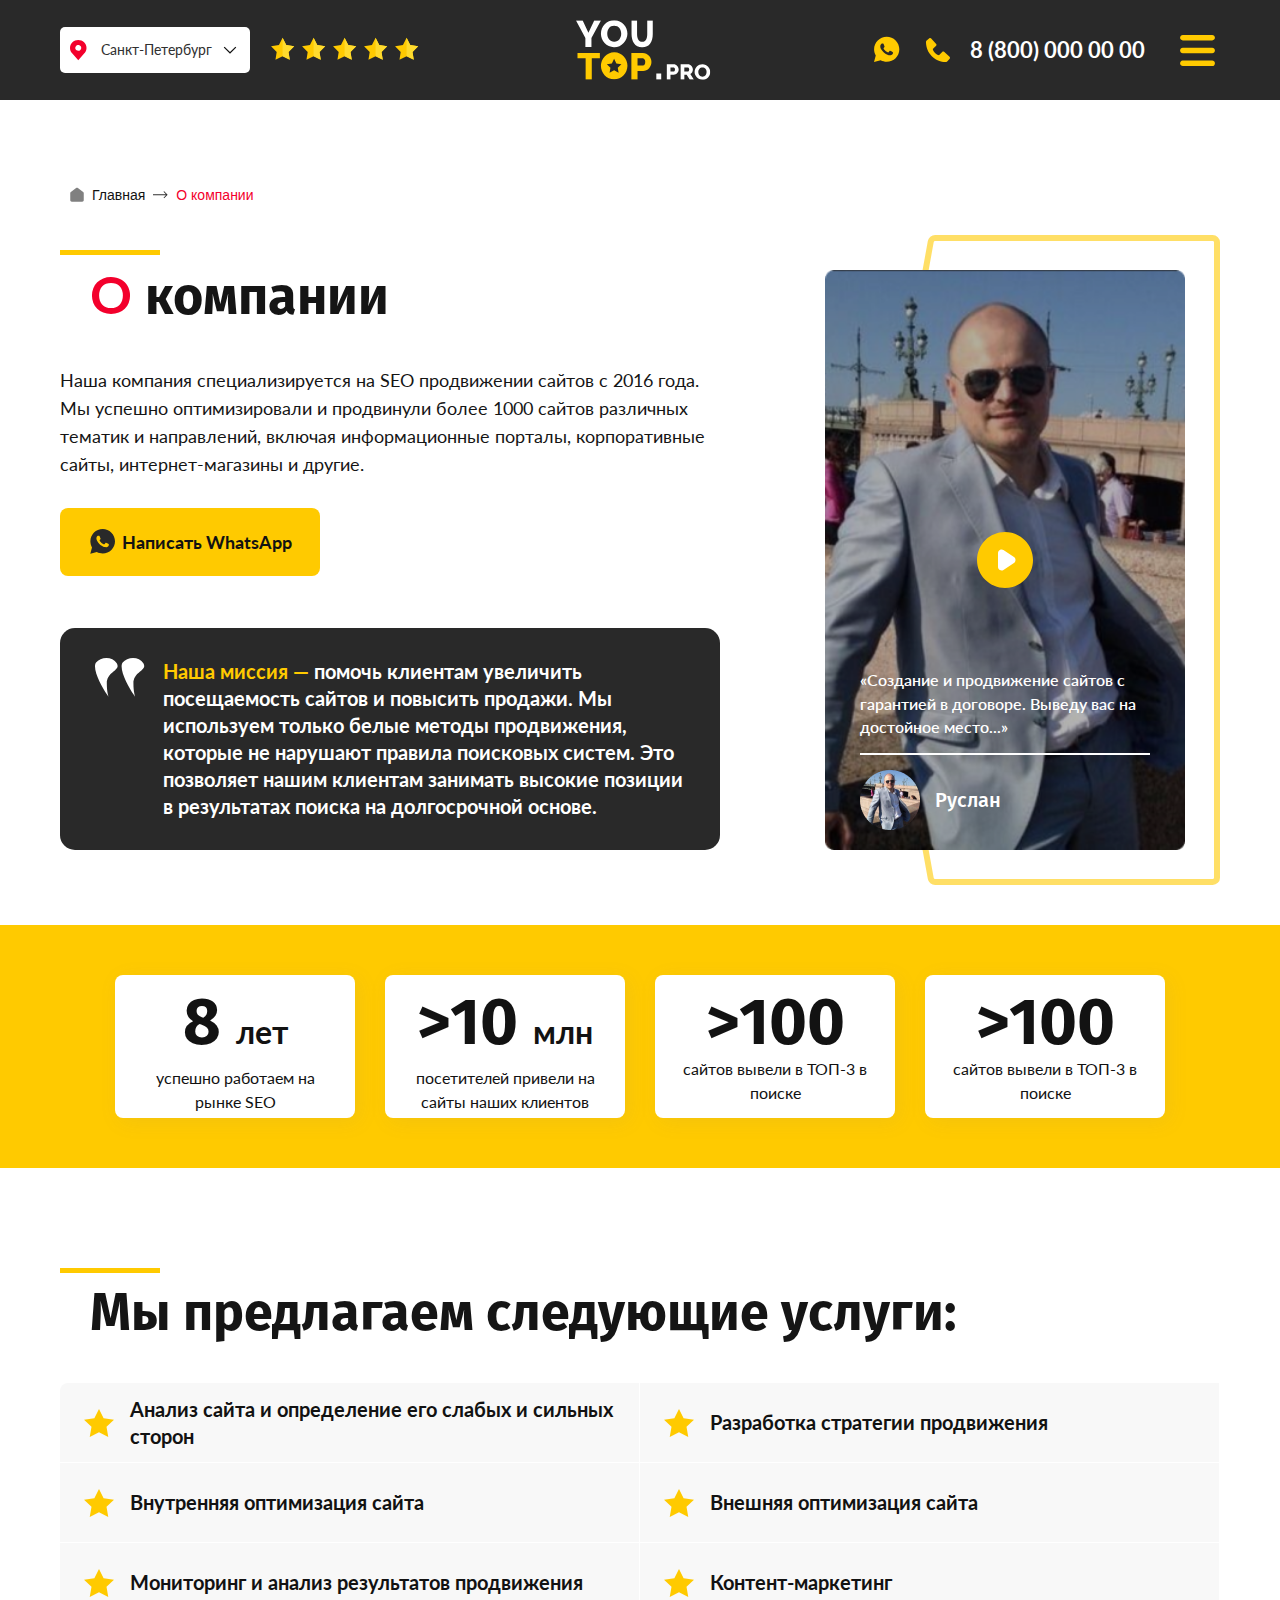
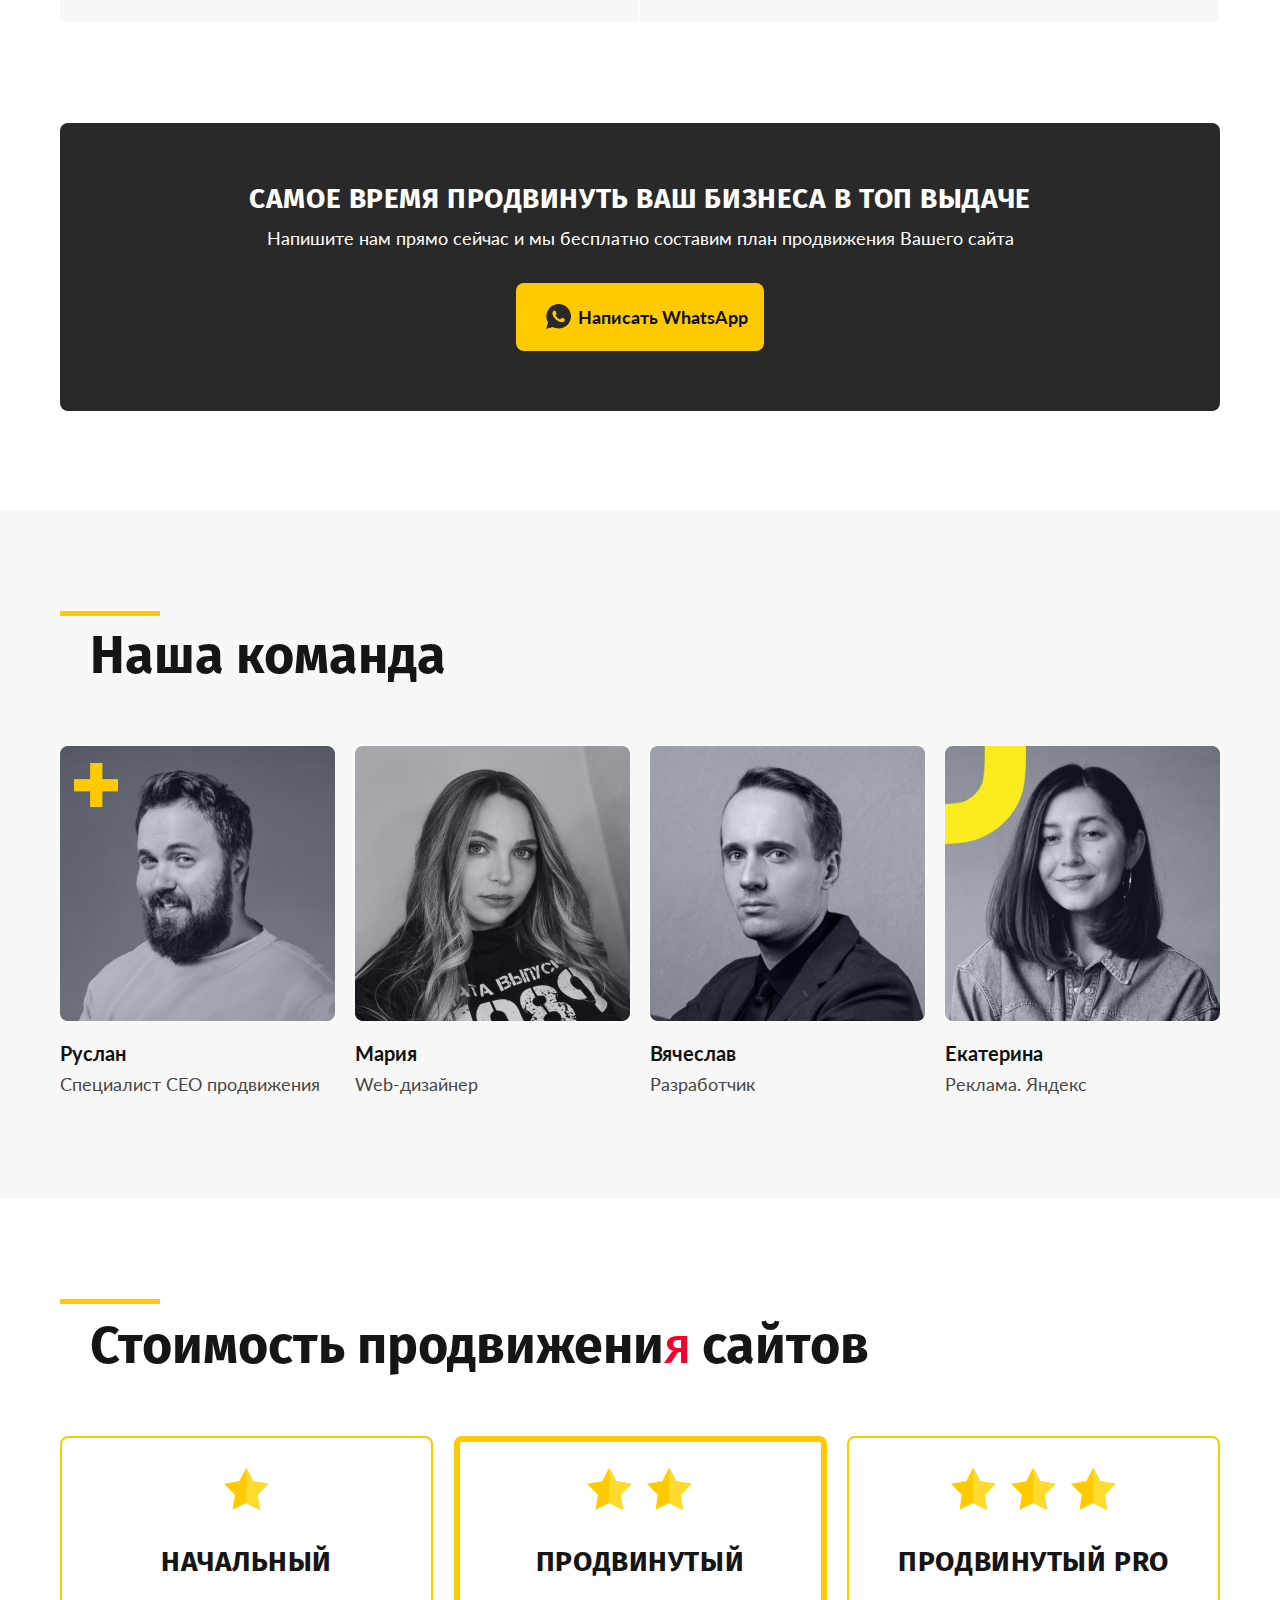
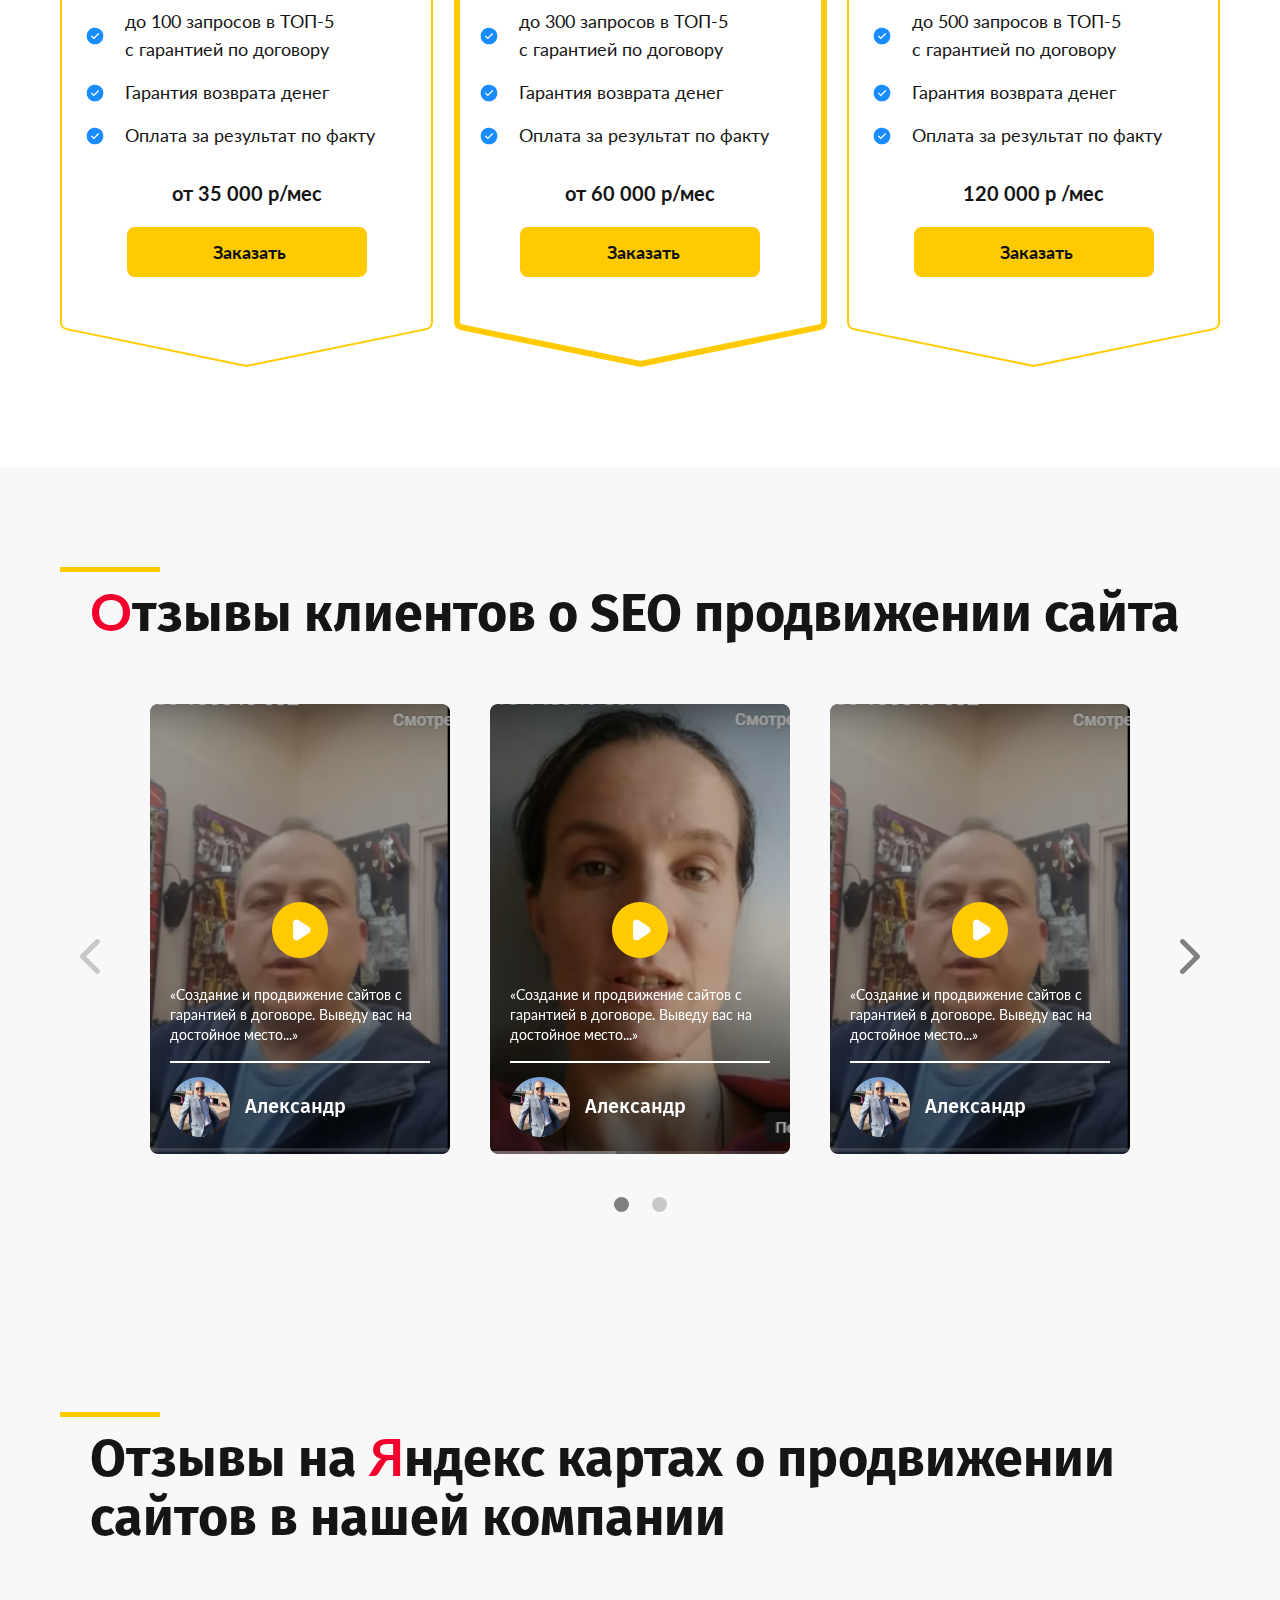
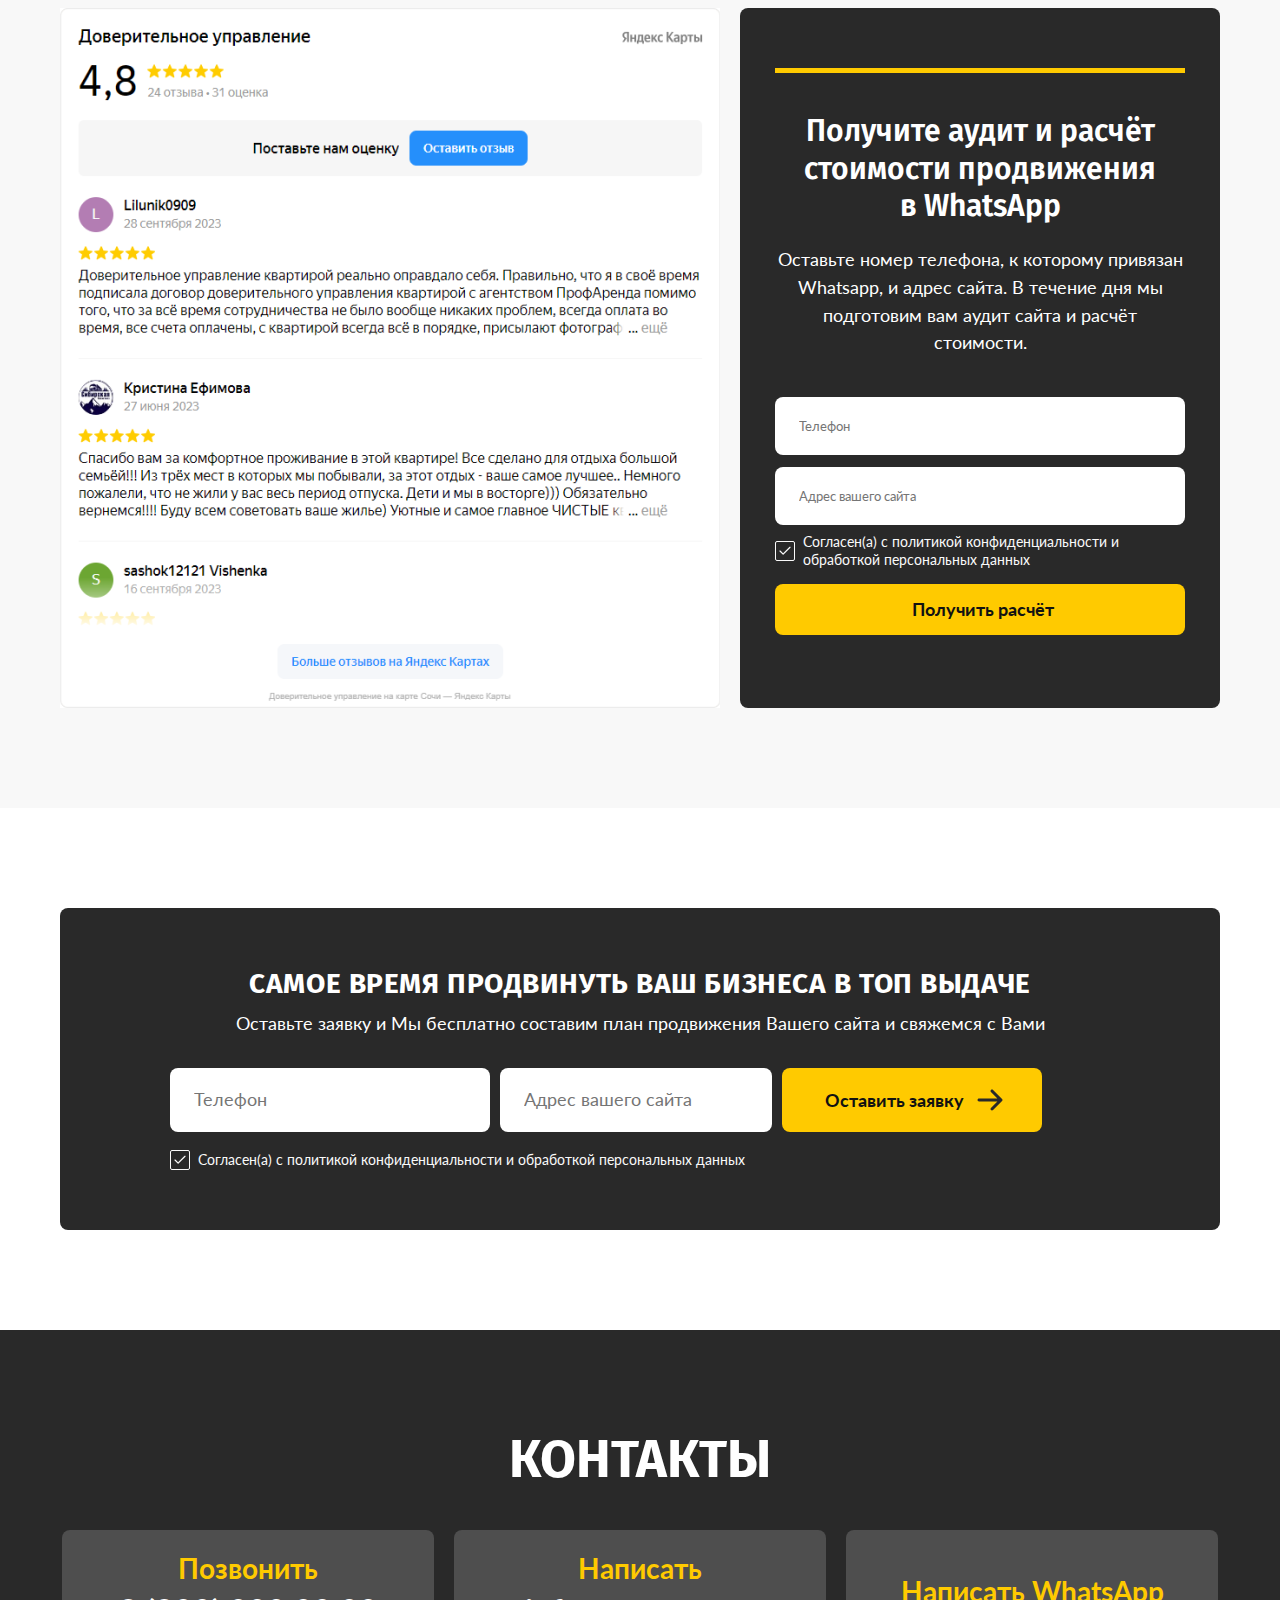
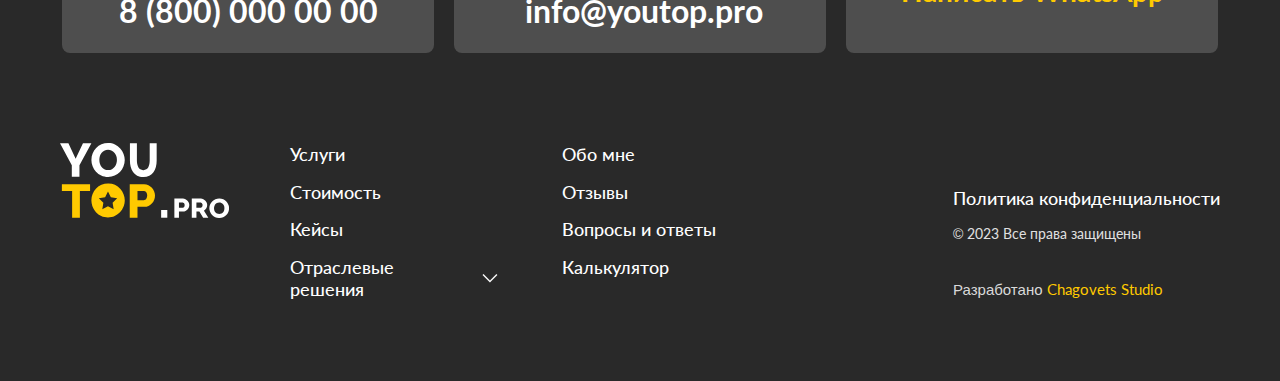
==== commit d2b96526: "added ty popup and working forms" ====
--- a/aboutCompany.html
+++ b/aboutCompany.html
@@ -733,8 +733,10 @@
                     <p class="ya-rev-heading">Получите аудит и расчёт стоимости продвижения в WhatsApp</p>
                     <p class="Text_18 ya-rev-subheading">Оставьте номер телефона, к которому привязан Whatsapp, и адрес сайта. В течение дня мы подготовим вам аудит сайта и расчёт стоимости.</p>
                     <div class="ya-rev-form">
-                        <input type="text" class="ya-rev-form-input" placeholder="Телефон">
-                        <input type="text" class="ya-rev-form-input" placeholder="Адрес вашего сайта">
+                        <input type="text" class="ya-rev-form-input phone" placeholder="Телефон">
+                        <p class="red-flag-text">Поле не заполнено</p>
+                        <input type="text" class="ya-rev-form-input syte-addres" placeholder="Адрес вашего сайта">
+                        <p class="red-flag-text">Поле не заполнено</p>
                         <div class="ya-rev-form-policy">
                             <input checked type="checkbox" name="" id="ya-rev-policy-checkbox" class="ya-rev-policy-checkbox">
                             <label for="ya-rev-policy-checkbox" class="ya-form-checkbox-visual">
@@ -758,11 +760,13 @@
         <p class="Text_18 prodvig-text">Оставьте заявку и Мы бесплатно составим план продвижения Вашего сайта и свяжемся с Вами</p>
         <div class="prodvig-form-block">
           <div class="prodvig-fortm-top">
-            <input type="text" class="prodvig-form-inp" placeholder="Телефон">
-            <input type="text" class="prodvig-form-inp" placeholder="Адрес вашего сайта">
+            <input type="text" class="prodvig-form-inp phone" placeholder="Телефон">
+            <p class="red-flag-text">Поле не заполнено</p>
+            <input type="text" class="prodvig-form-inp syte-addres" placeholder="Адрес вашего сайта">
+            <p class="red-flag-text">Поле не заполнено</p>
             <div class="ya-rev-form-policy mob">
-              <input checked type="checkbox" name="" id="prodvig-form" class="ya-rev-policy-checkbox">
-              <label for="prodvig-form" class="ya-form-checkbox-visual">
+              <input checked type="checkbox" name="" id="prodvig-form-checkbox-mob" class="ya-rev-policy-checkbox">
+              <label for="prodvig-form-checkbox-mob" class="ya-form-checkbox-visual">
                 <svg class="ya-form-checkbox-visual-svg" viewBox="0 0 16 16" fill="none"
                   xmlns="http://www.w3.org/2000/svg">
                   <path fill-rule="evenodd" clip-rule="evenodd"
@@ -784,8 +788,8 @@
           </div>
           <div class="prodvig-form-btm desk">
             <div class="ya-rev-form-policy">
-              <input checked type="checkbox" name="" id="prodvig-form" class="ya-rev-policy-checkbox">
-              <label for="prodvig-form" class="ya-form-checkbox-visual">
+              <input checked type="checkbox" name="" id="prodvig-form-checkbox-desk" class="ya-rev-policy-checkbox">
+              <label for="prodvig-form-checkbox-desk" class="ya-form-checkbox-visual">
                 <svg class="ya-form-checkbox-visual-svg" viewBox="0 0 16 16" fill="none"
                   xmlns="http://www.w3.org/2000/svg">
                   <path fill-rule="evenodd" clip-rule="evenodd"
@@ -899,41 +903,80 @@
 
   <div class="popup form-popup">
     <div class="form-popup-wrapper">
-      <div class="form-poopup-close">
-        <svg class="form-poopup-close-svg" viewBox="0 0 45 45" fill="none" xmlns="http://www.w3.org/2000/svg">
-          <rect width="44.5626" height="4.45626" rx="2.22813"
-            transform="matrix(0.710092 -0.704109 0.710092 0.704109 5 35.8789)" fill="white" />
-          <rect width="44.5626" height="4.45626" rx="2.22813"
-            transform="matrix(0.710092 0.704109 -0.710092 0.704109 8.35645 4.98438)" fill="white" />
+        <div class="form-poopup-close">
+            <svg class="form-poopup-close-svg" viewBox="0 0 45 45" fill="none" xmlns="http://www.w3.org/2000/svg">
+                <rect width="44.5626" height="4.45626" rx="2.22813"
+                    transform="matrix(0.710092 -0.704109 0.710092 0.704109 5 35.8789)" fill="white" />
+                <rect width="44.5626" height="4.45626" rx="2.22813"
+                    transform="matrix(0.710092 0.704109 -0.710092 0.704109 8.35645 4.98438)" fill="white" />
+            </svg>
+        </div>
+        <div class="form-popup-info">
+            <p class="form-popup-heading">Получите аудит и расчёт стоимости продвижения </p>
+            <p class="Text_18 form-popup-text">Оставьте номер телефона и адрес сайта. В течение дня мы подготовим вам аудит сайта и расчёт стоимости.</p>
+            <div class="form-popup-form">
+                <input type="text" class="form-popup-inp phone" placeholder="Телефон">
+                <p class="red-flag-text">Поле не заполнено</p>
+                <input type="text" class="form-popup-inp syte-addres" placeholder="Адрес вашего сайта">
+                <p class="red-flag-text">Поле не заполнено</p>
+                <div class="ya-rev-form-policy">
+                    <input checked type="checkbox" name="" id="form-popup-policy" class="ya-rev-policy-checkbox">
+                    <label for="form-popup-policy" class="ya-form-checkbox-visual">
+                        <svg class="ya-form-checkbox-visual-svg" viewBox="0 0 16 16" fill="none" xmlns="http://www.w3.org/2000/svg">
+                            <path fill-rule="evenodd" clip-rule="evenodd"
+                                d="M13.4419 3.80806C13.686 4.05214 13.686 4.44786 13.4419 4.69194L6.56694 11.5669C6.32286 11.811 5.92714 11.811 5.68306 11.5669L2.55806 8.44194C2.31398 8.19786 2.31398 7.80214 2.55806 7.55806C2.80214 7.31398 3.19786 7.31398 3.44194 7.55806L6.125 10.2411L12.5581 3.80806C12.8021 3.56398 13.1979 3.56398 13.4419 3.80806Z"
+                                fill="#FAFAFA" />
+                        </svg>
+                    </label>
+                    <p class="ya-rev-form-checkbox-text Text_14">Согласен(а) c политикой конфиденциальности и обработкой персональных данных</p>
+                </div>
+                <button class="button form-popup-button">
+                    Получить расчёт
+                </button>
+            </div>
+        </div>
+    </div>
+</div>
+<div class="ty-popup">
+    <div class="container">
+        <svg class="ty-popup-svg" viewBox="0 0 116 116" fill="none" xmlns="http://www.w3.org/2000/svg">
+            <path d="M101.724 111.535H73.1704C72.0996 111.535 71.3857 112.249 71.3857 113.32C71.3857 114.391 72.0996 115.104 73.1704 115.104H101.724C102.795 115.104 103.509 114.391 103.509 113.32C103.509 112.249 102.795 111.535 101.724 111.535Z" fill="white" />
+            <path d="M112.433 111.535H108.864C107.793 111.535 107.079 112.249 107.079 113.32C107.079 114.391 107.793 115.104 108.864 115.104H112.433C113.504 115.104 114.218 114.391 114.218 113.32C114.218 112.249 113.504 111.535 112.433 111.535Z" fill="white" />
+            <path d="M33.9086 20.5214C34.9794 20.5214 35.6933 19.8075 35.6933 18.7368V2.67524C35.6933 1.60447 34.9794 0.890625 33.9086 0.890625C32.8379 0.890625 32.124 1.60447 32.124 2.67524V18.7368C32.124 19.8075 32.8379 20.5214 33.9086 20.5214Z" fill="white" />
+            <path d="M33.9086 29.4437C34.9794 29.4437 35.6933 28.7298 35.6933 27.6591V25.8745C35.6933 24.8037 34.9794 24.0898 33.9086 24.0898C32.8379 24.0898 32.124 24.8037 32.124 25.8745V27.6591C32.124 28.7298 32.8379 29.4437 33.9086 29.4437Z" fill="white" />
+            <path d="M105.294 36.5838H107.079V38.3684C107.079 39.4392 107.793 40.153 108.864 40.153C109.934 40.153 110.648 39.4392 110.648 38.3684V36.5838H112.433C113.504 36.5838 114.217 35.8699 114.217 34.7992C114.217 33.7284 113.504 33.0145 112.433 33.0145H110.648V31.2299C110.648 30.1592 109.934 29.4453 108.864 29.4453C107.793 29.4453 107.079 30.1592 107.079 31.2299V33.0145H105.294C104.224 33.0145 103.51 33.7284 103.51 34.7992C103.51 35.8699 104.224 36.5838 105.294 36.5838Z" fill="white" />
+            <path d="M57.1088 16.951H58.8934V18.7356C58.8934 19.8063 59.6073 20.5202 60.6781 20.5202C61.7488 20.5202 62.4627 19.8063 62.4627 18.7356V16.951H64.2473C65.3181 16.951 66.0319 16.2371 66.0319 15.1663C66.0319 14.0956 65.3181 13.3817 64.2473 13.3817H62.4627V11.5971C62.4627 10.5263 61.7488 9.8125 60.6781 9.8125C59.6073 9.8125 58.8934 10.5263 58.8934 11.5971V13.3817H57.1088C56.0381 13.3817 55.3242 14.0956 55.3242 15.1663C55.3242 16.2371 56.0381 16.951 57.1088 16.951Z" fill="white" />
+            <path d="M13.3861 58H1.78613V100.474H13.3861V58Z" fill="white" />
+            <path d="M16.9551 104.935H39.4412V52.2891H16.9551V104.935ZM28.1982 89.9445C30.3397 89.9445 31.9458 91.5506 31.9458 93.6921C31.9458 95.8337 30.3397 97.4398 28.1982 97.4398C26.0566 97.4398 24.4505 95.8337 24.4505 93.6921C24.4505 91.5506 26.0566 89.9445 28.1982 89.9445Z" fill="white" />
+            <path d="M91.0162 93.5133C89.9454 93.5133 89.2316 92.7994 89.2316 91.7287C89.2316 90.6579 89.9454 89.944 91.0162 89.944H108.148C110.29 87.2671 109.933 83.341 109.398 81.1994H91.0162C89.9454 81.1994 89.2316 80.4856 89.2316 79.4148C89.2316 78.344 89.9454 77.6302 91.0162 77.6302H110.647C113.502 74.061 112.253 69.7779 111.182 67.4579H91.0162C89.9454 67.4579 89.2316 66.744 89.2316 65.6733C89.2316 64.6025 89.9454 63.8887 91.0162 63.8887H111.182C115.108 56.3933 111.718 52.2887 108.148 50.3256C105.828 48.8979 103.152 48.3625 100.475 48.3625H86.5546C81.5577 46.0425 89.5885 37.8333 89.5885 37.8333C99.0469 19.8087 89.5885 12.3133 89.5885 12.3133C80.8439 7.13789 79.5946 22.1287 79.5946 22.1287C77.81 26.5902 72.9916 32.1225 69.2439 35.8702C65.8531 39.261 62.9977 42.8302 60.3208 46.7564C58.0008 50.3256 55.3239 54.0733 54.2531 55.6794C51.9331 58.8917 48.8992 58.8917 48.8992 58.8917H43.1885V99.581H48.7208C49.2562 102.258 53.5392 102.615 53.5392 102.615H100.832C107.792 101.366 107.435 96.1902 106.899 93.3348H91.0162V93.5133Z" fill="white" />
         </svg>
-      </div>
-      <div class="form-popup-info">
-        <p class="form-popup-heading">Получите аудит и расчёт стоимости продвижения </p>
-        <p class="Text_18 form-popup-text">Оставьте номер телефона и адрес сайта. В течение дня мы подготовим вам аудит
-          сайта и расчёт стоимости.</p>
-        <div class="form-popup-form">
-          <input type="text" class="form-popup-inp" placeholder="Телефон">
-          <input type="text" class="form-popup-inp" placeholder="Адрес вашего сайта">
-          <div class="ya-rev-form-policy">
-            <input checked type="checkbox" name="" id="form-popup-policy" class="ya-rev-policy-checkbox">
-            <label for="form-popup-policy" class="ya-form-checkbox-visual">
-              <svg class="ya-form-checkbox-visual-svg" viewBox="0 0 16 16" fill="none"
-                xmlns="http://www.w3.org/2000/svg">
-                <path fill-rule="evenodd" clip-rule="evenodd"
-                  d="M13.4419 3.80806C13.686 4.05214 13.686 4.44786 13.4419 4.69194L6.56694 11.5669C6.32286 11.811 5.92714 11.811 5.68306 11.5669L2.55806 8.44194C2.31398 8.19786 2.31398 7.80214 2.55806 7.55806C2.80214 7.31398 3.19786 7.31398 3.44194 7.55806L6.125 10.2411L12.5581 3.80806C12.8021 3.56398 13.1979 3.56398 13.4419 3.80806Z"
-                  fill="#FAFAFA" />
-              </svg>
-            </label>
-            <p class="ya-rev-form-checkbox-text Text_14">Согласен(а) c политикой конфиденциальности и обработкой
-              персональных данных</p>
-          </div>
-          <button class="button form-popup-button">
-            Получить расчёт
-          </button>
-        </div>
-      </div>
+        <p class="h1 ty-popup-heading">Благодарим Вас за заявку!</p>
+        <p class="Big_Text ty-popup-text">Свяжемся с Вами в ближайшее время!</p>
+        <button class="button ty-popup-button">
+            Вернуться на главную
+            <svg class="button_svg" viewBox="0 0 32 32" fill="none" xmlns="http://www.w3.org/2000/svg">
+                <path
+                    d="M28.0613 17.0624L19.0613 26.0624C18.7795 26.3442 18.3973 26.5025 17.9988 26.5025C17.6002 26.5025 17.218 26.3442 16.9363 26.0624C16.6545 25.7807 16.4961 25.3985 16.4961 24.9999C16.4961 24.6014 16.6545 24.2192 16.9363 23.9374L23.375 17.5012H5C4.60218 17.5012 4.22064 17.3432 3.93934 17.0619C3.65804 16.7806 3.5 16.399 3.5 16.0012C3.5 15.6034 3.65804 15.2218 3.93934 14.9405C4.22064 14.6592 4.60218 14.5012 5 14.5012H23.375L16.9387 8.0612C16.657 7.7794 16.4986 7.39721 16.4986 6.9987C16.4986 6.60018 16.657 6.21799 16.9387 5.9362C17.2205 5.6544 17.6027 5.49609 18.0012 5.49609C18.3998 5.49609 18.782 5.6544 19.0637 5.9362L28.0637 14.9362C28.2036 15.0757 28.3145 15.2415 28.3901 15.4241C28.4657 15.6066 28.5045 15.8023 28.5043 15.9998C28.5041 16.1974 28.4648 16.393 28.3888 16.5753C28.3128 16.7577 28.2014 16.9232 28.0613 17.0624Z"
+                    fill="#292929" />
+            </svg>
+        </button>
     </div>
-  </div>
+    <svg class="ty-popup-svg-bg1" viewBox="0 0 60 60" fill="none" xmlns="http://www.w3.org/2000/svg">
+        <path fill-rule="evenodd" clip-rule="evenodd" d="M38.6671 0H22.0005V22H0V38.6667H22.0005V60H38.6671V38.6667H60V22H38.6671V0Z" fill="#FFE351" />
+    </svg>
+    <svg class="ty-popup-svg-bg2" viewBox="0 0 60 60" fill="none" xmlns="http://www.w3.org/2000/svg">
+        <path fill-rule="evenodd" clip-rule="evenodd" d="M38.6671 0H22.0005V22H0V38.6667H22.0005V60H38.6671V38.6667H60V22H38.6671V0Z" fill="#FFE351" />
+    </svg>
+    <svg class="ty-popup-svg-bg3" viewBox="0 0 60 60" fill="none" xmlns="http://www.w3.org/2000/svg">
+        <path fill-rule="evenodd" clip-rule="evenodd" d="M38.6671 0H22.0005V22H0V38.6667H22.0005V60H38.6671V38.6667H60V22H38.6671V0Z" fill="#FFE351" />
+    </svg>
+    <svg class="ty-popup-svg-bg4" viewBox="0 0 60 60" fill="none" xmlns="http://www.w3.org/2000/svg">
+        <path fill-rule="evenodd" clip-rule="evenodd" d="M38.6671 0H22.0005V22H0V38.6667H22.0005V60H38.6671V38.6667H60V22H38.6671V0Z" fill="#FFE351" />
+    </svg>
+    <svg class="ty-popup-svg-bg5" viewBox="0 0 60 60" fill="none" xmlns="http://www.w3.org/2000/svg">
+        <path fill-rule="evenodd" clip-rule="evenodd" d="M38.6671 0H22.0005V22H0V38.6667H22.0005V60H38.6671V38.6667H60V22H38.6671V0Z" fill="#FFE351" />
+    </svg>
+</div>
 
 
   <div class="closeAllPopups"></div>
--- a/style/style.css
+++ b/style/style.css
@@ -1655,6 +1655,9 @@
   border: 1px solid #3e3e3e;
   border-radius: 2px;
 }
+.calk-left-item-checkbox-wrapper.small .calk-checkbox.red-check + .calk-checkbox-visual {
+  border: 1px solid #e92b2b;
+}
 .calk-left-item-checkbox-wrapper.small .calk-checkbox-visual {
   border: 1px solid #3e3e3e;
   border-radius: 2px;
@@ -1906,6 +1909,21 @@
 .ya-rev-form-input:first-child {
   margin-top: 0;
 }
+.ya-rev-form-input.red-flag {
+  border: 1px solid #e92b2b;
+  border-radius: 8px;
+  padding: 16px 24px;
+  color: #e92b2b;
+}
+.ya-rev-form-input.red-flag + .red-flag-text {
+  display: block;
+  font-weight: 400;
+  font-size: 14px;
+  line-height: 100%;
+  color: #e92b2b;
+  font-family: "Manrope", sans-serif;
+  margin-top: 10px;
+}
 
 .ya-rev-form-policy {
   margin-top: 8px;
@@ -1921,6 +1939,9 @@
 }
 .ya-rev-policy-checkbox:checked + .ya-form-checkbox-visual .ya-form-checkbox-visual-svg {
   opacity: 1;
+}
+.ya-rev-policy-checkbox.red-check + .ya-form-checkbox-visual {
+  border: 1px solid #e92b2b;
 }
 
 .ya-form-checkbox-visual {
@@ -2269,6 +2290,22 @@
   font-size: 18px;
   line-height: 155%;
   color: #1c1625;
+}
+.etaps-form-inp.red-flag {
+  border: 1px solid #e92b2b;
+  border-radius: 8px;
+  padding: 16px 24px;
+  color: #e92b2b;
+}
+.etaps-form-inp.red-flag + .red-flag-text {
+  display: block;
+  font-weight: 400;
+  font-size: 14px;
+  line-height: 100%;
+  color: #e92b2b;
+  font-family: "Manrope", sans-serif;
+  margin-top: 10px;
+  width: 340px;
 }
 
 .etaps-form_btn {
@@ -2762,6 +2799,23 @@
 .form-popup-inp:first-child {
   margin-top: 0;
 }
+.form-popup-inp.red-flag {
+  border: 1px solid #e92b2b;
+  color: #e92b2b;
+}
+.form-popup-inp.red-flag + .red-flag-text {
+  display: block;
+  font-weight: 400;
+  font-size: 14px;
+  line-height: 100%;
+  color: #e92b2b;
+  font-family: "Manrope", sans-serif;
+  margin-top: 10px;
+}
+
+.red-flag-text {
+  display: none;
+}
 
 .form-popup-button {
   width: 100%;
@@ -3098,6 +3152,10 @@
 .prodvig-form-inp:nth-child(2) {
   width: 340px;
 }
+.prodvig-form-inp.red-flag {
+  border: 1px solid #e92b2b;
+  color: #e92b2b;
+}
 
 .prodvig-send-btn {
   width: 260px;
@@ -3559,6 +3617,156 @@
   color: #121212;
 }
 
+.error {
+  background: #292929;
+  height: calc(100vh - 100px);
+  margin-top: 100px;
+}
+.error .container {
+  height: 100%;
+  display: flex;
+  flex-direction: column;
+  align-items: center;
+  justify-content: center;
+}
+
+.error-bg {
+  width: 449px;
+  height: 175px;
+  margin-bottom: 60px;
+}
+
+.error-text {
+  opacity: 0.8;
+  color: white;
+  margin-bottom: 40px;
+  max-width: 615px;
+}
+
+.error-pluss-bg1, .error-pluss-bg2, .error-pluss-bg3, .error-pluss-bg4, .error-pluss-bg5 {
+  position: absolute;
+}
+
+.error-pluss-bg2, .error-pluss-bg3, .error-pluss-bg4, .error-pluss-bg5 {
+  position: absolute;
+  width: 34px;
+  height: 34px;
+}
+
+.error-pluss-bg1 {
+  top: 314px;
+  left: 260px;
+  width: 60px;
+  height: 60px;
+}
+
+.error-pluss-bg2 {
+  top: 396px;
+  left: 371px;
+}
+
+.error-pluss-bg3 {
+  top: 201px;
+  right: 252px;
+}
+
+.error-pluss-bg4 {
+  top: 239px;
+  right: 449px;
+}
+
+.error-pluss-bg5 {
+  top: 310px;
+  right: 375px;
+}
+
+.ty-popup {
+  position: fixed;
+  top: 100px;
+  left: 0;
+  width: 100%;
+  height: calc(100vh - 100px);
+  z-index: 13;
+  background: #ffca00;
+  opacity: 0;
+  visibility: hidden;
+  transition: all 0.4s ease;
+  transform: translateY(-200px);
+}
+.ty-popup .container {
+  display: flex;
+  align-items: center;
+  justify-content: center;
+  flex-direction: column;
+  padding-top: 113px;
+}
+.ty-popup.active {
+  opacity: 1;
+  visibility: visible;
+  transform: translateY(0);
+}
+
+.ty-popup-svg {
+  width: 116px;
+  height: 116px;
+  margin-bottom: 48px;
+}
+
+.ty-popup-heading {
+  font-size: 70px;
+  line-height: 115%;
+  margin-bottom: 60px;
+}
+.ty-popup-heading::first-letter {
+  color: #F3002C;
+}
+
+.ty-popup-text {
+  margin-bottom: 35px;
+  opacity: 0.8;
+  color: #171717;
+}
+
+.ty-popup-button {
+  background: white;
+}
+
+.ty-popup-svg-bg1, .ty-popup-svg-bg2, .ty-popup-svg-bg3, .ty-popup-svg-bg4, .ty-popup-svg-bg5 {
+  position: absolute;
+}
+
+.ty-popup-svg-bg2, .ty-popup-svg-bg3, .ty-popup-svg-bg4, .ty-popup-svg-bg5 {
+  width: 34px;
+  height: 34px;
+}
+
+.ty-popup-svg-bg1 {
+  width: 60px;
+  height: 60px;
+  top: 375px;
+  left: 260px;
+}
+
+.ty-popup-svg-bg2 {
+  top: 440px;
+  left: 370px;
+}
+
+.ty-popup-svg-bg3 {
+  top: 390px;
+  right: 315px;
+}
+
+.ty-popup-svg-bg4 {
+  top: 430px;
+  right: 515px;
+}
+
+.ty-popup-svg-bg5 {
+  top: 500px;
+  right: 440px;
+}
+
 @media (max-width: 1160px) {
   .desk {
     display: none;
@@ -4181,6 +4389,9 @@
   .a-pred .section-header {
     margin-bottom: 60px;
   }
+  .error-pluss-bg1, .error-pluss-bg2, .error-pluss-bg3, .error-pluss-bg4, .error-pluss-bg5 {
+    display: none;
+  }
 }
 @media (max-width: 639px) {
   .container {
@@ -5096,4 +5307,17 @@
   .header_left_select_input_svg-arr path {
     fill: white;
   }
+  .error {
+    margin-top: 88px;
+    height: calc(100vh - 88px);
+  }
+  .error-bg {
+    width: 260px;
+    height: 101px;
+  }
+  .error-text {
+    font-size: 16px;
+    line-height: 145%;
+    text-align: center;
+  }
 }/*# sourceMappingURL=style.css.map */